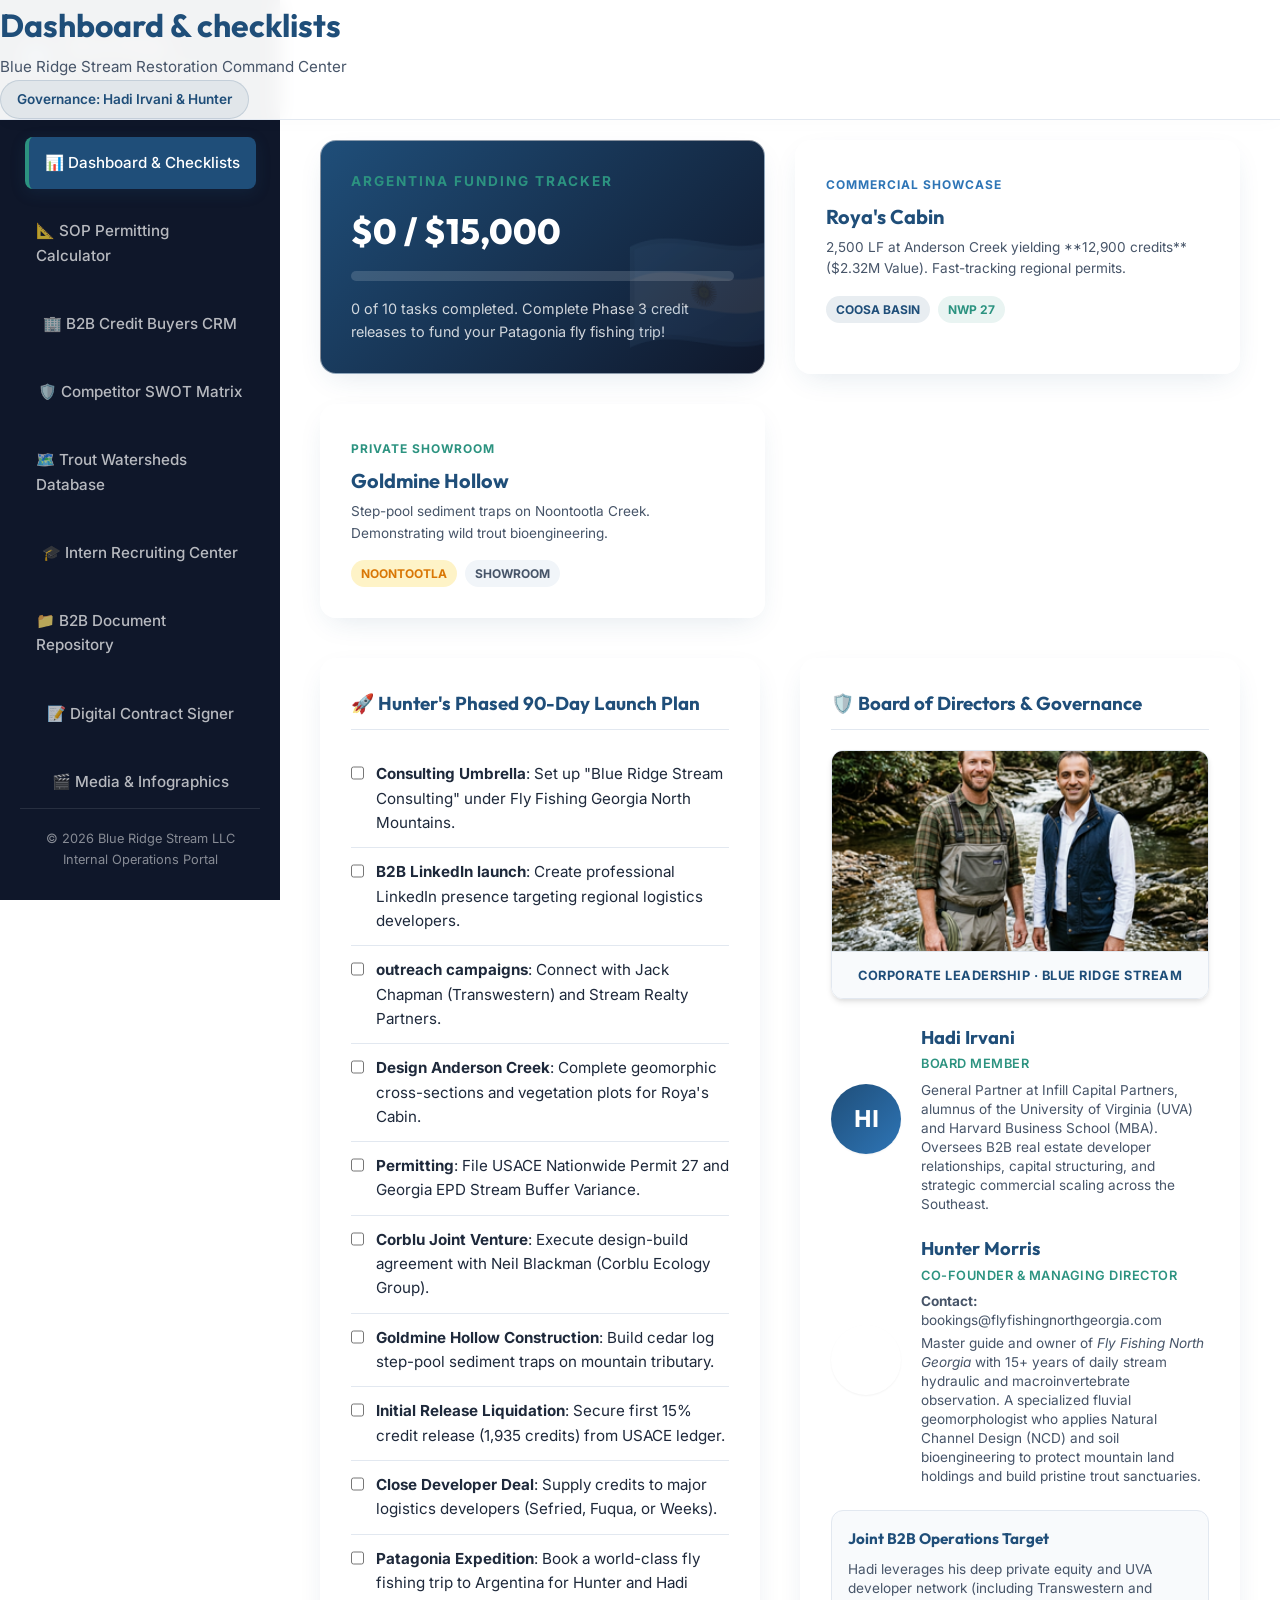
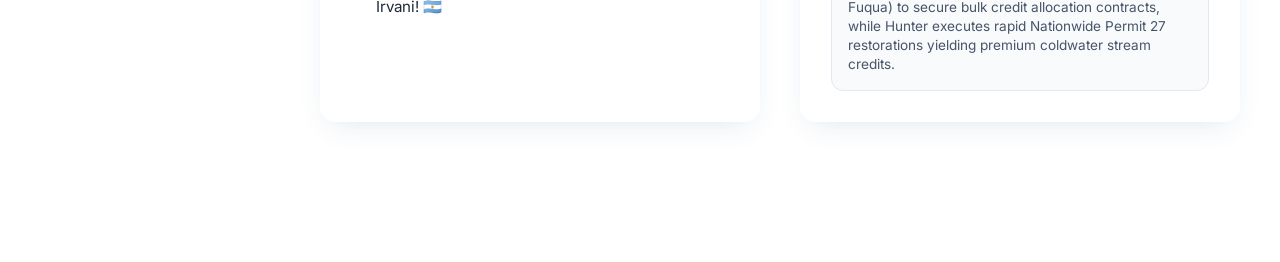
==== portal.html @ 4cbecf57 "style: enforce Impeccable Design and Kowalski Motion systems, implement 3x Retina support, and add C" ====
<!DOCTYPE html>
<html lang="en">
<head>
    <meta charset="UTF-8">
    <meta name="viewport" content="width=device-width, initial-scale=1.0">
    <title>Blue Ridge Stream Restoration & Mitigation | B2B Operations Portal</title>
    <link href="https://fonts.googleapis.com/css2?family=Inter:wght@300;400;500;600;700&family=Outfit:wght@400;500;600;700;800&display=swap" rel="stylesheet">
    <link rel="stylesheet" href="styles.css">
</head>
<body>

    <!-- Sidebar Navigation -->
    <aside class="sidebar">
        <div class="logo-container">
            <div class="logo-icon">🐟</div>
            <div class="logo-text">
                Blue Ridge
                <span>Mitigation Portal</span>
            </div>
        </div>

        <nav class="nav-menu">
            <div class="nav-item active" onclick="switchTab(event, 'tab-dashboard')">📊 Dashboard & Checklists</div>
            <div class="nav-item" onclick="switchTab(event, 'tab-calc')">📐 SOP Permitting Calculator</div>
            <div class="nav-item" onclick="switchTab(event, 'tab-crm')">🏢 B2B Credit Buyers CRM</div>
            <div class="nav-item" onclick="switchTab(event, 'tab-competitors')">🛡️ Competitor SWOT Matrix</div>
            <div class="nav-item" onclick="switchTab(event, 'tab-sites')">🗺️ Trout Watersheds Database</div>
            <div class="nav-item" onclick="switchTab(event, 'tab-recruiting')">🎓 Intern Recruiting Center</div>
            <div class="nav-item" onclick="switchTab(event, 'tab-docs')">📁 B2B Document Repository</div>
            <div class="nav-item" onclick="switchTab(event, 'tab-signer')">📝 Digital Contract Signer</div>
            <div class="nav-item" onclick="switchTab(event, 'tab-media')">🎬 Media & Infographics</div>
        </nav>

        <div class="sidebar-footer">
            &copy; 2026 Blue Ridge Stream LLC<br>
            Internal Operations Portal
        </div>
    </aside>

    <!-- Main Content Area -->
    <main class="main-content">
        
        <!-- Header -->
        <header>
            <div class="header-title">
                <h1 id="page-title">Dashboard & checklists</h1>
                <p id="page-subtitle">Blue Ridge Stream Restoration Command Center</p>
            </div>
            <div class="header-meta">
                <div class="badge-governance">Governance: Hadi Irvani & Hunter</div>
            </div>
        </header>

        <!-- TAB: DASHBOARD -->
        <section id="tab-dashboard" class="tab-panel active">
            
            <div class="grid-3">
                <!-- Argentina Trip Card -->
                <div class="card card-trip">
                    <div class="trip-title">Argentina Funding Tracker</div>
                    <div class="trip-amount" id="funding-amount">$0 / $15,000</div>
                    <div class="progress-bar-bg">
                        <div class="progress-bar-fill" id="funding-bar"></div>
                    </div>
                    <div class="trip-desc" id="funding-desc">
                        0 stream credits sold. Sell credits to fund world-class fly fishing in Patagonia!
                    </div>
                </div>

                <!-- Showcase Roya's Cabin Card -->
                <div class="card">
                    <div class="portal-card-header-info">
                        <span class="portal-card-badge-cat">Commercial showcase</span>
                        <h4 class="portal-card-title">Roya's Cabin</h4>
                        <p class="portal-card-desc">2,500 LF at Anderson Creek yielding **12,900 credits** ($2.32M Value). Fast-tracking regional permits.</p>
                    </div>
                    <div class="portal-card-badges">
                        <span class="badge-cat industrial portal-card-badge">Coosa Basin</span>
                        <span class="badge-cat mixed-use portal-card-badge">NWP 27</span>
                    </div>
                </div>

                <!-- Showcase Hunter's Cabin Card -->
                <div class="card">
                    <div class="portal-card-header-info">
                        <span class="portal-card-badge-cat showroom">Private Showroom</span>
                        <h4 class="portal-card-title">Goldmine Hollow</h4>
                        <p class="portal-card-desc">Step-pool sediment traps on Noontootla Creek. Demonstrating wild trout bioengineering.</p>
                    </div>
                    <div class="portal-card-badges">
                        <span class="badge-cat residential portal-card-badge">Noontootla</span>
                        <span class="badge-cat infrastructure portal-card-badge">Showroom</span>
                    </div>
                </div>
            </div>

            <div class="portal-dashboard-grid">
                <!-- 90-Day Plan Checklist -->
                <div class="card">
                    <h3 class="portal-section-title">
                        🚀 Hunter's Phased 90-Day Launch Plan
                    </h3>
                    <div class="checklist-item">
                        <input type="checkbox" id="chk-1" onchange="updateChecklist()">
                        <label for="chk-1"><strong>Consulting Umbrella</strong>: Set up "Blue Ridge Stream Consulting" under Fly Fishing Georgia North Mountains.</label>
                    </div>
                    <div class="checklist-item">
                        <input type="checkbox" id="chk-2" onchange="updateChecklist()">
                        <label for="chk-2"><strong>B2B LinkedIn launch</strong>: Create professional LinkedIn presence targeting regional logistics developers.</label>
                    </div>
                    <div class="checklist-item">
                        <input type="checkbox" id="chk-3" onchange="updateChecklist()">
                        <label for="chk-3"><strong>outreach campaigns</strong>: Connect with Jack Chapman (Transwestern) and Stream Realty Partners.</label>
                    </div>
                    <div class="checklist-item">
                        <input type="checkbox" id="chk-4" onchange="updateChecklist()">
                        <label for="chk-4"><strong>Design Anderson Creek</strong>: Complete geomorphic cross-sections and vegetation plots for Roya's Cabin.</label>
                    </div>
                    <div class="checklist-item">
                        <input type="checkbox" id="chk-5" onchange="updateChecklist()">
                        <label for="chk-5"><strong>Permitting</strong>: File USACE Nationwide Permit 27 and Georgia EPD Stream Buffer Variance.</label>
                    </div>
                    <div class="checklist-item">
                        <input type="checkbox" id="chk-6" onchange="updateChecklist()">
                        <label for="chk-6"><strong>Corblu Joint Venture</strong>: Execute design-build agreement with Neil Blackman (Corblu Ecology Group).</label>
                    </div>
                    <div class="checklist-item">
                        <input type="checkbox" id="chk-7" onchange="updateChecklist()">
                        <label for="chk-7"><strong>Goldmine Hollow Construction</strong>: Build cedar log step-pool sediment traps on mountain tributary.</label>
                    </div>
                    <div class="checklist-item">
                        <input type="checkbox" id="chk-8" onchange="updateChecklist()">
                        <label for="chk-8"><strong>Initial Release Liquidation</strong>: Secure first 15% credit release (1,935 credits) from USACE ledger.</label>
                    </div>
                    <div class="checklist-item">
                        <input type="checkbox" id="chk-9" onchange="updateChecklist()">
                        <label for="chk-9"><strong>Close Developer Deal</strong>: Supply credits to major logistics developers (Sefried, Fuqua, or Weeks).</label>
                    </div>
                    <div class="checklist-item">
                        <input type="checkbox" id="chk-10" onchange="updateChecklist()">
                        <label for="chk-10"><strong>Patagonia Expedition</strong>: Book a world-class fly fishing trip to Argentina for Hunter and Hadi Irvani! 🇦🇷</label>
                    </div>
                </div>

                <!-- Board & Governance Card -->
                <div class="card">
                    <h3 class="portal-section-title">
                        🛡️ Board of Directors & Governance
                    </h3>
                    
                    <!-- Team Photo Banner -->
                    <div class="portal-team-banner">
                        <img src="hunter_and_hadi_1x.png" srcset="hunter_and_hadi_1x.png 1x, hunter_and_hadi_2x.png 2x, hunter_and_hadi_3x.png 3x" alt="Hunter and Hadi on-site" class="portal-team-photo">
                        <div class="portal-team-caption">
                            <span class="portal-team-caption-text">Corporate Leadership &middot; Blue Ridge Stream</span>
                        </div>
                    </div>
                    
                    <!-- Hadi Profile -->
                    <div class="leader-card bottom-space">
                        <div class="leader-avatar hadi">HI</div>
                        <div class="leader-info">
                            <h4>Hadi Irvani</h4>
                            <span>Board Member</span>
                            <p>General Partner at Infill Capital Partners, alumnus of the University of Virginia (UVA) and Harvard Business School (MBA). Oversees B2B real estate developer relationships, capital structuring, and strategic commercial scaling across the Southeast.</p>
                        </div>
                    </div>

                    <!-- Hunter Profile -->
                    <div class="leader-card">
                        <div class="leader-avatar hunter">HM</div>
                        <div class="leader-info">
                            <h4>Hunter Morris</h4>
                            <span>Co-Founder & Managing Director</span>
                            <p class="leader-contact-info"><strong>Contact:</strong> bookings@flyfishingnorthgeorgia.com</p>
                            <p>Master guide and owner of <em>Fly Fishing North Georgia</em> with 15+ years of daily stream hydraulic and macroinvertebrate observation. A specialized fluvial geomorphologist who applies Natural Channel Design (NCD) and soil bioengineering to protect mountain land holdings and build pristine trout sanctuaries.</p>
                        </div>
                    </div>

                    <!-- Strategic Objectives -->
                    <div class="portal-target-panel">
                        <h4 class="portal-target-title">Joint B2B Operations Target</h4>
                        <p class="portal-target-desc">
                            Hadi leverages his deep private equity and UVA developer network (including Transwestern and Fuqua) to secure bulk credit allocation contracts, while Hunter executes rapid Nationwide Permit 27 restorations yielding premium coldwater stream credits.
                        </p>
                    </div>
                </div>
            </div>
        </section>

        <!-- TAB: CALCULATOR -->
        <section id="tab-calc" class="tab-panel">
            
            <div class="calc-tabs">
                <button class="calc-tab-btn active" id="btn-calc-credit" onclick="switchCalcTab('credit')">Mitigation Credit Generator (Sponsor)</button>
                <button class="calc-tab-btn" id="btn-calc-debit" onclick="switchCalcTab('debit')">Developer Debit Calculator (Liability)</button>
            </div>

            <div class="calc-container">
                <!-- Input Panel -->
                <div class="card">
                    
                    <!-- Calculator A: Mitigation Credits -->
                    <div id="panel-calc-credit">
                        <h3 class="portal-section-title large-spacing">
                            compensatory stream credit yield calculator
                        </h3>
                        
                        <div class="calc-form-group">
                            <label for="cred-length">Restoration Reach Length (Linear Feet)</label>
                            <input type="number" id="cred-length" class="calc-input" value="2500" oninput="calculateCredits()">
                        </div>

                        <div class="calc-form-group">
                            <label for="cred-priority">Restoration Priority (M_benefit)</label>
                            <select id="cred-priority" class="calc-select" onchange="calculateCredits()">
                                <option value="4.0">Priority 1 (Floodplain Reconnection / New Channel) - 4.0 Factor</option>
                                <option value="3.0">Priority 2 (Bank Stabilization & Geomorphic Channel Restoration) - 3.0 Factor</option>
                                <option value="1.5">Priority 3 (Bioengineering / Minimal Grade Restructure) - 1.5 Factor</option>
                                <option value="0.5">Priority 4 (Riparian Buffer Planting Only) - 0.5 Factor</option>
                            </select>
                        </div>

                        <div class="calc-form-group">
                            <label for="cred-buffer">Riparian Buffer Width (M_buffer)</label>
                            <select id="cred-buffer" class="calc-select" onchange="calculateCredits()">
                                <option value="2.0">100-foot Native Canopy Buffer (Both Banks) - 2.0 Factor</option>
                                <option value="1.2">50-foot Native Canopy Buffer (Both Banks) - 1.2 Factor</option>
                                <option value="0.8">30-foot Buffer - 0.8 Factor</option>
                                <option value="0.0">No Buffer Restorations - 0.0 Factor</option>
                            </select>
                        </div>

                        <div class="calc-form-group">
                            <label for="cred-monitoring">Monitoring & Protection (M_monitoring & M_protection)</label>
                            <select id="cred-monitoring" class="calc-select" onchange="calculateCredits()">
                                <option value="1.6">7-Year Monitoring Plan + Restrictive Covenant Easement - 1.6 Factor</option>
                                <option value="1.0">5-Year Monitoring Plan + Restrictive Covenant - 1.0 Factor</option>
                                <option value="0.4">Minimal Monitoring (Temporary protection) - 0.4 Factor</option>
                            </select>
                        </div>

                        <div class="calc-form-group">
                            <label for="cred-watershed">Flow & Watershed Location (M_flow & M_watershed)</label>
                            <select id="cred-watershed" class="calc-select" onchange="calculateCredits()">
                                <option value="1.0">Perennial Coldwater Trout Stream (High Priority Basin) - 1.0 Factor</option>
                                <option value="0.6">Intermittent / Secondary Stream Basin - 0.6 Factor</option>
                            </select>
                        </div>

                        <div class="calc-form-group">
                            <label for="cred-price">Estimated Price Per Credit (USD)</label>
                            <input type="number" id="cred-price" class="calc-input" value="180" oninput="calculateCredits()">
                        </div>
                    </div>

                    <!-- Calculator B: Developer Debits -->
                    <div id="panel-calc-debit" style="display: none;">
                        <h3 class="portal-section-title large-spacing">
                            Developer Stream Debit (Liability) Calculator
                        </h3>

                        <div class="calc-form-group">
                            <label for="deb-length">Impact Reach Length (Linear Feet)</label>
                            <input type="number" id="deb-length" class="calc-input" value="1000" oninput="calculateDebits()">
                        </div>

                        <div class="calc-form-group">
                            <label for="deb-type">Impact Type (F_type)</label>
                            <select id="deb-type" class="calc-select" onchange="calculateDebits()">
                                <option value="2.5">Piping / Culvert (Perennial Stream) - 2.5 Factor</option>
                                <option value="1.8">Piping / Culvert (Intermittent Stream) - 1.8 Factor</option>
                                <option value="1.2">Channel Channel Diversion / Relocation - 1.2 Factor</option>
                                <option value="0.6">Bank Armoring (Rip-rap / Concrete) - 0.6 Factor</option>
                            </select>
                        </div>

                        <div class="calc-form-group">
                            <label for="deb-impact">Severity of Impact (F_impact)</label>
                            <select id="deb-impact" class="calc-select" onchange="calculateDebits()">
                                <option value="1.5">Severe (Complete loss of aquatic biology / ecological function) - 1.5 Factor</option>
                                <option value="1.0">Moderate (Partial channel restriction) - 1.0 Factor</option>
                                <option value="0.4">Minor (Temporary construction access) - 0.4 Factor</option>
                            </select>
                        </div>

                        <div class="calc-form-group">
                            <label for="deb-duration">Duration of Impact (F_duration)</label>
                            <select id="deb-duration" class="calc-select" onchange="calculateDebits()">
                                <option value="1.0">Permanent (> 10 years / Fixed Structures) - 1.0 Factor</option>
                                <option value="0.4">Temporary (Restored on site within 1 year) - 0.4 Factor</option>
                            </select>
                        </div>

                        <div class="calc-form-group">
                            <label for="deb-priority">Watershed Priority Factor (F_priority)</label>
                            <select id="deb-priority" class="calc-select" onchange="calculateDebits()">
                                <option value="0.8">High Priority HUC Basin (Secondary/Coldwater stream) - 0.8 Factor</option>
                                <option value="0.4">Standard HUC Basin - 0.4 Factor</option>
                            </select>
                        </div>

                        <div class="calc-form-group">
                            <label for="deb-price">Regional Credit Unit Price (USD)</label>
                            <input type="number" id="deb-price" class="calc-input" value="180" oninput="calculateDebits()">
                        </div>
                    </div>
                </div>

                <!-- Results Output Card -->
                <div class="calc-results-card">
                    <div id="results-credit">
                        <div class="calc-results-title">Estimated Credit yield</div>
                        <div class="calc-metric">
                            <div class="calc-metric-lbl">Total Geomorphic SOP Multiplier Factor</div>
                            <div class="calc-metric-num" id="res-cred-factor">8.60</div>
                        </div>
                        <div class="calc-metric">
                            <div class="calc-metric-lbl">Total Mitigation Credits Generated</div>
                            <div class="calc-metric-num highlight" id="res-cred-generated">21,500</div>
                        </div>
                        <div class="calc-metric">
                            <div class="calc-metric-lbl">Gross Asset Valuation</div>
                            <div class="calc-metric-num" id="res-cred-value">$3,870,000</div>
                        </div>
                        <div class="calc-metric">
                            <div class="calc-metric-lbl">Initial 15% Release Liquidity</div>
                            <div class="calc-metric-num highlight" id="res-cred-release">3,225 Credits ($580,500 Value)</div>
                        </div>
                        <div class="calc-results-disclaimer">
                            *Calculations based on USACE Savannah District Stream SOP. Actual credits subject to Prospectus approval and recorded Conservation Easement.
                        </div>
                    </div>

                    <div id="results-debit" style="display: none;">
                        <div class="calc-results-title">Estimated developer liability</div>
                        <div class="calc-metric">
                            <div class="calc-metric-lbl">Total SOP Debit Multiplier Factor</div>
                            <div class="calc-metric-num" id="res-deb-factor">5.80</div>
                        </div>
                        <div class="calc-metric">
                            <div class="calc-metric-lbl">Required Mitigation Offsets (Debits)</div>
                            <div class="calc-metric-num highlight" id="res-deb-required">5,800</div>
                        </div>
                        <div class="calc-metric">
                            <div class="calc-metric-lbl">Estimated Compensatory Credit Cost</div>
                            <div class="calc-metric-num" id="res-deb-cost">$1,044,000</div>
                        </div>
                        <div class="calc-results-disclaimer">
                            *Calculations show required offsets. Piping stream channels incurs massive legal and regulatory debit structures.
                        </div>
                    </div>
                </div>
            </div>
        </section>

        <!-- TAB: CRM DEVELOPERS -->
        <section id="tab-crm" class="tab-panel">
            
            <div class="filter-bar">
                <input type="text" id="crm-search" class="search-input" placeholder="Search by developer name, broker, or company..." oninput="filterCRM()">
                <select id="crm-filter-cat" class="filter-select" onchange="filterCRM()">
                    <option value="all">All B2B Categories</option>
                    <option value="industrial">Industrial & Logistics</option>
                    <option value="mixed-use">Mixed-Use & Commercial</option>
                    <option value="residential">Residential Subdivisions</option>
                    <option value="infrastructure">Public Infrastructure / Utilities</option>
                    <option value="consultant">Civil & Engineering Consultants</option>
                </select>
                <div class="portal-crm-count-wrapper">
                    Total Targets: <span id="crm-count">50</span>
                </div>
            </div>

            <div class="crm-table-container">
                <table class="crm-table" id="crm-table-el">
                    <thead>
                        <tr>
                            <th>Target Client Name</th>
                            <th>Category</th>
                            <th>Headquarters</th>
                            <th>Referral Advocate</th>
                            <th>B2B Sales Outreach</th>
                        </tr>
                    </thead>
                    <tbody id="crm-tbody">
                        <!-- Populated via Javascript -->
                    </tbody>
                </table>
            </div>
        </section>

        <!-- TAB: COMPETITORS -->
        <section id="tab-competitors" class="tab-panel">
            
            <div class="comp-card-grid" id="competitor-grid-el">
                <!-- Populated via Javascript -->
            </div>
        </section>

        <!-- TAB: SITES DATABASE -->
        <section id="tab-sites" class="tab-panel">
            <div class="card portal-card-bottom-space">
                <h3 class="portal-card-inner-title">Sourcing High-Priority Reaches in North Georgia</h3>
                <p class="portal-lead-text">
                    Mitigation banking and Permittee-Responsible Mitigation (PRM) rely entirely on localized hydrologic watersheds (HUC basins). The database below highlights **10 high-priority trout watersheds** in North Georgia suffering from severe sediment siltation, solar warming, or lateral bank erosion, presenting immediate sourcing opportunities for Hunter.
                </p>
            </div>
            
            <div id="sites-list-el">
                <!-- Populated via Javascript -->
            </div>
        </section>

        <!-- TAB: RECRUITING -->
        <section id="tab-recruiting" class="tab-panel">
            
            <div class="intern-grid" id="intern-grid-el">
                <!-- Populated via Javascript -->
            </div>
        </section>

        <!-- TAB: DOCUMENTS -->
        <section id="tab-docs" class="tab-panel">
            <div class="card portal-card-bottom-space">
                <h3 class="portal-card-inner-title">📁 Stream Restoration Strategic & Legal Library</h3>
                <p class="portal-lead-text">
                    Access all 17 strategic playbooks, regulatory mathematical models, case studies, databases, and sample landowner contract agreements compiled for Hunter’s venture. These documents are fully synchronized across **Markdown (.md)**, **Microsoft Word (.docx)**, and **Adobe PDF (.pdf)** formats in the local Google Drive folder.
                </p>
            </div>
            
            <!-- Interactive Folder Directory Selector -->
            <div class="folder-select-header">
                <h4 class="folder-select-title">📁 Enterprise Directory & Strategic Tiers</h4>
                <p class="folder-select-desc">
                    Filter all 72 strategic, technical, and legal assets by clicking a subdirectory within our 4 core operational tiers:
                </p>
            </div>

            <!-- Tiered Folder Directory Grid -->
            <div class="tiered-directory-container">
                
                <!-- ALL FILES SELECTOR -->
                <div class="portal-flex-end-row">
                    <div class="folder-card active all-folders-card" onclick="filterDocsByFolder('all')" id="folder-all" style="--folder-color: #1A365D; --folder-color-light: rgba(26, 54, 93, 0.08);">
                        <div class="folder-icon-wrap">
                            <svg viewBox="0 0 24 24" width="22" height="22" fill="none" stroke="currentColor" stroke-width="2" stroke-linecap="round" stroke-linejoin="round"><path d="M22 19a2 2 0 0 1-2 2H4a2 2 0 0 1-2-2V5a2 2 0 0 1 2-2h5l2 3h9a2 2 0 0 1 2 2z"></path><path d="M2 10h20"></path><path d="M12 14v4"></path><path d="M10 16h4"></path></svg>
                        </div>
                        <div class="folder-meta">
                            <span class="folder-num">ALL ASSETS</span>
                            <h5 class="folder-name">Show All Library Files</h5>
                            <span class="folder-count">72 Files Total</span>
                        </div>
                    </div>
                </div>

                <!-- TIER I: FOUNDATIONAL STRATEGY & CORPORATE GOVERNANCE -->
                <div class="tier-section panel-styling t1">
                    <div class="tier-hdr bottom-border t1">
                        <span class="tier-badge badge-t1">TIER I</span>
                        <h4 class="tier-hdr-title t1">Foundational Strategy & Corporate Governance</h4>
                    </div>
                    <div class="folder-grid">
                        <!-- 01 Strategic -->
                        <div class="folder-card" onclick="filterDocsByFolder('01')" id="folder-01" style="--folder-color: #1F4E79; --folder-color-light: rgba(31, 78, 121, 0.08);">
                            <div class="folder-icon-wrap">
                                <svg viewBox="0 0 24 24" width="22" height="22" fill="none" stroke="currentColor" stroke-width="2" stroke-linecap="round" stroke-linejoin="round"><line x1="18" y1="20" x2="18" y2="10"></line><line x1="12" y1="20" x2="12" y2="4"></line><line x1="6" y1="20" x2="6" y2="14"></line><circle cx="12" cy="4" r="1"></circle><circle cx="18" cy="10" r="1"></circle><circle cx="6" cy="14" r="1"></circle></svg>
                            </div>
                            <div class="folder-meta">
                                <span class="folder-num">01_PLANS</span>
                                <h5 class="folder-name">Strategic & Business</h5>
                                <span class="folder-count">8 Files</span>
                            </div>
                        </div>
                        <!-- 06 Legal Agreements -->
                        <div class="folder-card" onclick="filterDocsByFolder('06')" id="folder-06" style="--folder-color: #7A2E3D; --folder-color-light: rgba(122, 46, 61, 0.08);">
                            <div class="folder-icon-wrap">
                                <svg viewBox="0 0 24 24" width="22" height="22" fill="none" stroke="currentColor" stroke-width="2" stroke-linecap="round" stroke-linejoin="round"><path d="M12 22s8-4 8-10V5l-8-3-8 3v7c0 6 8 10 8 10z"></path><path d="M12 8v8"></path><path d="M9 11h6"></path></svg>
                            </div>
                            <div class="folder-meta">
                                <span class="folder-num">06_LEGAL</span>
                                <h5 class="folder-name">Legal & Covenants</h5>
                                <span class="folder-count">3 Files</span>
                            </div>
                        </div>
                    </div>
                </div>

                <!-- TIER II: ENVIRONMENTAL ENGINEERING & REGULATORY SCIENCE -->
                <div class="tier-section panel-styling t2">
                    <div class="tier-hdr bottom-border t2">
                        <span class="tier-badge badge-t2">TIER II</span>
                        <h4 class="tier-hdr-title t2">Environmental Engineering & Regulatory Science</h4>
                    </div>
                    <div class="folder-grid">
                        <!-- 02 Regulatory -->
                        <div class="folder-card" onclick="filterDocsByFolder('02')" id="folder-02" style="--folder-color: #0D5C75; --folder-color-light: rgba(13, 92, 117, 0.08);">
                            <div class="folder-icon-wrap">
                                <svg viewBox="0 0 24 24" width="22" height="22" fill="none" stroke="currentColor" stroke-width="2" stroke-linecap="round" stroke-linejoin="round"><path d="M4 9h16"></path><path d="M4 15h16"></path><path d="M10 3L6 21"></path><path d="M18 3l-4 18"></path></svg>
                            </div>
                            <div class="folder-meta">
                                <span class="folder-num">02_REGULATORY</span>
                                <h5 class="folder-name">USACE & SOP Math</h5>
                                <span class="folder-count">5 Files</span>
                            </div>
                        </div>
                        <!-- 03 Case Studies -->
                        <div class="folder-card" onclick="filterDocsByFolder('03')" id="folder-03" style="--folder-color: #2D5A27; --folder-color-light: rgba(45, 90, 39, 0.08);">
                            <div class="folder-icon-wrap">
                                <svg viewBox="0 0 24 24" width="22" height="22" fill="none" stroke="currentColor" stroke-width="2" stroke-linecap="round" stroke-linejoin="round"><path d="M12 2L2 7l10 5 10-5-10-5z"></path><path d="M2 17l10 5 10-5"></path><path d="M2 12l10 5 10-5"></path></svg>
                            </div>
                            <div class="folder-meta">
                                <span class="folder-num">03_PROJECTS</span>
                                <h5 class="folder-name">Project Case Studies</h5>
                                <span class="folder-count">10 Files</span>
                            </div>
                        </div>
                        <!-- 09 Operations Playbooks -->
                        <div class="folder-card" onclick="filterDocsByFolder('09')" id="folder-09" style="--folder-color: #8B5A2B; --folder-color-light: rgba(139, 90, 43, 0.08);">
                            <div class="folder-icon-wrap">
                                <svg viewBox="0 0 24 24" width="22" height="22" fill="none" stroke="currentColor" stroke-width="2" stroke-linecap="round" stroke-linejoin="round"><path d="M21 16V8a2 2 0 0 0-1-1.73l-7-4a2 2 0 0 0-2 0l-7 4A2 2 0 0 0 3 8v8a2 2 0 0 0 1 1.73l7 4a2 2 0 0 0 2 0l7-4A2 2 0 0 0 21 16z"></path><polyline points="3.27 6.96 12 12.01 20.73 6.96"></polyline><line x1="12" y1="22.08" x2="12" y2="12"></line></svg>
                            </div>
                            <div class="folder-meta">
                                <span class="folder-num">09_OPS</span>
                                <h5 class="folder-name">Operations & Tech</h5>
                                <span class="folder-count">12 Files</span>
                            </div>
                        </div>
                    </div>
                </div>

                <!-- TIER III: LAND SOURCING, DEAL FLOW & CAPITAL PRESALES -->
                <div class="tier-section panel-styling t3">
                    <div class="tier-hdr bottom-border t3">
                        <span class="tier-badge badge-t3">TIER III</span>
                        <h4 class="tier-hdr-title t3">Land Sourcing, Deal Flow & Capital Presales</h4>
                    </div>
                    <div class="folder-grid">
                        <!-- 04 Market Intelligence -->
                        <div class="folder-card" onclick="filterDocsByFolder('04')" id="folder-04" style="--folder-color: #4E5D6C; --folder-color-light: rgba(78, 93, 108, 0.08);">
                            <div class="folder-icon-wrap">
                                <svg viewBox="0 0 24 24" width="22" height="22" fill="none" stroke="currentColor" stroke-width="2" stroke-linecap="round" stroke-linejoin="round"><circle cx="12" cy="12" r="10"></circle><line x1="2" y1="12" x2="22" y2="12"></line><path d="M12 2a15.3 15.3 0 0 1 4 10 15.3 15.3 0 0 1-4 10 15.3 15.3 0 0 1-4-10 15.3 15.3 0 0 1 4-10z"></path></svg>
                            </div>
                            <div class="folder-meta">
                                <span class="folder-num">04_MARKET</span>
                                <h5 class="folder-name">Market Intelligence</h5>
                                <span class="folder-count">5 Files</span>
                            </div>
                        </div>
                        <!-- 05 Sales Playbooks -->
                        <div class="folder-card" onclick="filterDocsByFolder('05')" id="folder-05" style="--folder-color: #B25329; --folder-color-light: rgba(178, 83, 41, 0.08);">
                            <div class="folder-icon-wrap">
                                <svg viewBox="0 0 24 24" width="22" height="22" fill="none" stroke="currentColor" stroke-width="2" stroke-linecap="round" stroke-linejoin="round"><path d="M16 21v-2a4 4 0 0 0-4-4H5a4 4 0 0 0-4 4v2"></path><circle cx="8.5" cy="7" r="4"></circle><line x1="20" y1="8" x2="20" y2="14"></line><line x1="23" y1="11" x2="17" y2="11"></line></svg>
                            </div>
                            <div class="folder-meta">
                                <span class="folder-num">05_SALES</span>
                                <h5 class="folder-name">Sales & B2B Playbooks</h5>
                                <span class="folder-count">3 Files</span>
                            </div>
                        </div>
                        <!-- 10 Relationship Banking -->
                        <div class="folder-card" onclick="filterDocsByFolder('10')" id="folder-10" style="--folder-color: #10B981; --folder-color-light: rgba(16, 185, 129, 0.08);">
                            <div class="folder-icon-wrap">
                                <svg viewBox="0 0 24 24" width="22" height="22" fill="none" stroke="currentColor" stroke-width="2" stroke-linecap="round" stroke-linejoin="round"><rect x="2" y="7" width="20" height="14" rx="2" ry="2"></rect><path d="M16 21V5a2 2 0 0 0-2-2h-4a2 2 0 0 0-2 2v16"></path></svg>
                            </div>
                            <div class="folder-meta">
                                <span class="folder-num">10_OUTREACH</span>
                                <h5 class="folder-name">Outreach & Banking</h5>
                                <span class="folder-count">8 Files</span>
                            </div>
                        </div>
                    </div>
                </div>

                <!-- TIER IV: TALENT PIPELINE & BRAND AMPLIFICATION -->
                <div class="tier-section panel-styling t4">
                    <div class="tier-hdr bottom-border t4">
                        <span class="tier-badge badge-t4">TIER IV</span>
                        <h4 class="tier-hdr-title t4">Talent Pipeline & Brand Amplification</h4>
                    </div>
                    <div class="folder-grid">
                        <!-- 07 Marketing Content -->
                        <div class="folder-card" onclick="filterDocsByFolder('07')" id="folder-07" style="--folder-color: #D26979; --folder-color-light: rgba(210, 105, 121, 0.08);">
                            <div class="folder-icon-wrap">
                                <svg viewBox="0 0 24 24" width="22" height="22" fill="none" stroke="currentColor" stroke-width="2" stroke-linecap="round" stroke-linejoin="round"><path d="M23 19a2 2 0 0 1-2 2H3a2 2 0 0 1-2-2V8a2 2 0 0 1 2-2h4l2-3h6l2 3h4a2 2 0 0 1 2 2z"></path><circle cx="12" cy="13" r="4"></circle></svg>
                            </div>
                            <div class="folder-meta">
                                <span class="folder-num">07_BRAND</span>
                                <h5 class="folder-name">Marketing & Brand</h5>
                                <span class="folder-count">5 Files</span>
                            </div>
                        </div>
                        <!-- 08 Recruiting & Internships -->
                        <div class="folder-card" onclick="filterDocsByFolder('08')" id="folder-08" style="--folder-color: #1D70B8; --folder-color-light: rgba(29, 112, 184, 0.08);">
                            <div class="folder-icon-wrap">
                                <svg viewBox="0 0 24 24" width="22" height="22" fill="none" stroke="currentColor" stroke-width="2" stroke-linecap="round" stroke-linejoin="round"><path d="M22 10v6M2 10l10-5 10 5-10 5z"></path><path d="M6 12v5c0 2 2 3 6 3s6-1 6-3v-5"></path></svg>
                            </div>
                            <div class="folder-meta">
                                <span class="folder-num">08_RECRUITING</span>
                                <h5 class="folder-name">Intern Workstreams</h5>
                                <span class="folder-count">13 Files</span>
                            </div>
                        </div>
                    </div>
                </div>

            </div>

            <div class="comp-card-grid" id="docs-grid-el">
                <!-- Populated via Javascript -->
            </div>
        </section>

        <!-- TAB: SIGNER -->
        <section id="tab-signer" class="tab-panel">
            <div class="card portal-card-bottom-space">
                <h3 class="portal-card-inner-title">📝 On-Site Digital Contract Signer</h3>
                <p class="portal-lead-text">
                    Review the legally binding Joint Venture Cooperative Agreement below with the landowner (Roya Irvani). Both parties can sign directly in the browser using a stylus, finger, or mouse. Signatures are bound to the record in accordance with the **Georgia UETA (O.C.G.A. § 10-12-1 et seq.)** for instant execution.
                </p>
            </div>

            <div style="display: grid; grid-template-columns: 1.4fr 1fr; gap: 40px; align-items: start; margin-bottom: 40px;">
                <!-- Scrollable Contract viewport -->
                <div class="card" style="background-color: var(--white); height: 500px; overflow-y: scroll; padding: 30px; border: 1px solid var(--border-color);">
                    <h2 style="font-size: 1.3rem; color: var(--primary); text-align: center; border-bottom: 2px solid var(--border-color); padding-bottom: 15px; margin-bottom: 20px;">STREAM MITIGATION BANKING AND JOINT VENTURE COOPERATIVE AGREEMENT</h2>
                    
                    <p style="font-size: 0.85rem; color: var(--charcoal); line-height: 1.6; margin-bottom: 12px;"><strong>PROJECT: ROYA'S CABIN AT ANDERSON CREEK (ACR)</strong></p>
                    <p style="font-size: 0.85rem; color: var(--charcoal); line-height: 1.6; margin-bottom: 12px;">This agreement is made effective as of <strong>May 30, 2026</strong>, by and between <strong>Roya Irvani</strong> ("Landowner") and <strong>Blue Ridge Stream Restoration & Mitigation LLC</strong> ("Developer"), managed by Managing Director <strong>Hunter Morris</strong> and Board Member <strong>Hadi Irvani</strong> (alumnus of the University of Virginia - UVA).</p>
                    
                    <h4 style="font-size: 0.95rem; color: var(--primary); margin-top: 20px; margin-bottom: 8px;">SECTION 1: THE 70/30 CREDIT SPLIT MODEL</h4>
                    <p style="font-size: 0.85rem; color: var(--charcoal); line-height: 1.6; margin-bottom: 12px;">The Developer shall receive **70%** of all Stream Mitigation Credits generated and released by the USACE Savannah District. The Landowner shall receive **30%** of all Stream Mitigation Credits generated and released. Gross proceeds from credit sales shall be paid directly from a secure escrow account to the parties in accordance with this 70/30 split ratio.</p>

                    <h4 style="font-size: 0.95rem; color: var(--primary); margin-top: 20px; margin-bottom: 8px;">SECTION 2: QUANTITATIVE SITE ECONOMICS</h4>
                    <p style="font-size: 0.85rem; color: var(--charcoal); line-height: 1.6; margin-bottom: 12px;">
                        * Total Stream Reach: 1,500 Linear Feet.<br>
                        * SOP Yield Factor: 8.6 credits per Linear Foot.<br>
                        * Total Credits Yielded: 12,900 credits.<br>
                        * Market Credit Price: $180.00/credit.<br>
                        * Gross Value: $2,322,000.00.<br>
                        * Landowner pure risk-free gross allocation (30%): <strong>$696,600.00</strong>.<br>
                        * Developer gross allocation (70%): $1,625,400.00.<br>
                        * Developer construction and permitting CapEx covered (100%): <strong>$1,090,000.00</strong> (Design, heavy earthworks, plantings, $220k performance bonds, 5-year monitoring, and endowments fully funded by Developer).
                    </p>

                    <h4 style="font-size: 0.95rem; color: var(--primary); margin-top: 20px; margin-bottom: 8px;">SECTION 3: CONSERVATION EASEMENT</h4>
                    <p style="font-size: 0.85rem; color: var(--charcoal); line-height: 1.6; margin-bottom: 12px;">The Landowner covenants to grant and record a perpetual restrictive Conservation Easement over the approximately 6.8-acre stream buffer corridor to an approved qualified third-party Land Trust. The Developer shall fund the required $90,000.00 Long-Term Stewardship Endowment trust.</p>

                    <h4 style="font-size: 0.95rem; color: var(--primary); margin-top: 20px; margin-bottom: 8px;">SECTION 4: GOVERNING LAW AND ARBITRATION</h4>
                    <p style="font-size: 0.85rem; color: var(--charcoal); line-height: 1.6; margin-bottom: 12px;">This agreement shall be governed by the laws of the State of Georgia. Any disputes shall be resolved via binding arbitration administered by the American Arbitration Association (AAA) in Atlanta, Georgia.</p>
                    
                    <p style="font-size: 0.85rem; color: var(--charcoal); line-height: 1.6; margin-top: 40px;">IN WITNESS WHEREOF, the Parties have executed this cooperative agreement as of the date first written above.</p>
                </div>

                <!-- Live signature fields -->
                <div style="display: flex; flex-direction: column; gap: 24px;">
                    <!-- Landowner canvas -->
                    <div class="card" style="background: var(--white); border: 1px solid var(--border-color); padding: 20px;">
                        <h4 style="color: var(--primary); font-size: 0.95rem; margin-bottom: 8px; text-transform: uppercase; letter-spacing: 0.5px;">Roya Irvani (Landowner)</h4>
                        <div style="background-color: var(--light-bg); border: 1px dashed var(--border-color); border-radius: 8px; height: 120px; position: relative;">
                            <canvas id="sign-landowner" style="width: 100%; height: 100%; cursor: crosshair; display: block;"></canvas>
                        </div>
                        <div style="display: flex; justify-content: space-between; margin-top: 10px;">
                            <button class="badge-cat residential" style="border: none; padding: 6px 12px; cursor: pointer; font-weight: 600;" onclick="clearSignature('sign-landowner')">Clear Pad</button>
                            <span style="font-size: 0.75rem; color: var(--body-grey); align-self: center;">Draw Signature Above</span>
                        </div>
                    </div>

                    <!-- Developer canvas -->
                    <div class="card" style="background: var(--white); border: 1px solid var(--border-color); padding: 20px;">
                        <h4 style="color: var(--primary); font-size: 0.95rem; margin-bottom: 8px; text-transform: uppercase; letter-spacing: 0.5px;">Hunter Morris (Developer)</h4>
                        <div style="background-color: var(--light-bg); border: 1px dashed var(--border-color); border-radius: 8px; height: 120px; position: relative;">
                            <canvas id="sign-developer" style="width: 100%; height: 100%; cursor: crosshair; display: block;"></canvas>
                        </div>
                        <div style="display: flex; justify-content: space-between; margin-top: 10px;">
                            <button class="badge-cat residential" style="border: none; padding: 6px 12px; cursor: pointer; font-weight: 600;" onclick="clearSignature('sign-developer')">Clear Pad</button>
                            <span style="font-size: 0.75rem; color: var(--body-grey); align-self: center;">Draw Signature Above</span>
                        </div>
                    </div>

                    <!-- Sign Button -->
                    <button class="btn-action" style="width: 100%; padding: 16px; font-size: 1.1rem; font-weight: 700; background: var(--accent); border-radius: 8px;" onclick="executeOnSiteContract()">Agree & Execute Agreement</button>
                </div>
            </div>
        </section>

        <!-- TAB: MEDIA & INTERACTIVE INFOGRAPHICS -->
        <section id="tab-media" class="tab-panel">
            <div class="card portal-card-bottom-space">
                <h3 class="portal-card-inner-title">🎬 Fluvial Bioengineering Visualizations & Drone creek Simulation</h3>
                <p class="portal-lead-text">
                    Explore the scientific, financial, and regulatory frameworks of Blue Ridge Stream Restoration & Mitigation LLC through interactive media. Review our three detailed, isometric-style graphics below, and experience our real-time <strong>HTML5 Drone Creek Survey Simulator</strong> to witness how geomorphic bank restoration and Rhododendron maximum transplanting recover coldwater trout populations.
                </p>
            </div>

            <!-- Cinematic Landowner Videos Section -->
            <div class="card" style="margin-bottom: 40px; background-color: var(--white); border: 1px solid var(--border-color); padding: 30px;">
                <h4 style="color: var(--primary); font-size: 1.3rem; margin-top: 0; margin-bottom: 12px; font-weight: 700; letter-spacing: -0.3px; display: flex; align-items: center; gap: 8px;">
                    <span>🎬</span> Landowner Cinematic Video Playbooks & Aspirational Storytelling
                </h4>
                <p style="font-size: 0.9rem; color: var(--body-grey); line-height: 1.5; margin-bottom: 25px;">
                    Review the high-production, narrative-driven landowner videos synthesized for Managing Director Hunter Morris's high-ticket stream sourcing campaigns in North Georgia. These videos establish Hunter's geomorphic restoration expertise ("natural stream keeper" vs. nameless corporate clear-cutting) and illustrate the win-win joint-venture landowner model.
                </p>

                <div class="grid-2" style="gap: 30px; display: grid; grid-template-columns: repeat(auto-fit, minmax(450px, 1fr));">
                    <!-- Video Card 1 -->
                    <div style="background-color: var(--light-bg); border-radius: 12px; border: 1px solid var(--border-color); padding: 20px; display: flex; flex-direction: column; justify-content: space-between; box-shadow: 0 4px 10px rgba(0,0,0,0.03); transition: transform 0.2s, box-shadow 0.2s;" class="video-hover-card">
                        <div>
                            <span style="font-size: 0.72rem; font-weight: 800; text-transform: uppercase; color: var(--accent); letter-spacing: 0.8px; background: rgba(178, 83, 41, 0.1); padding: 3px 8px; border-radius: 20px;">15-20s Social Reel</span>
                            <h5 style="margin-top: 8px; margin-bottom: 12px; color: var(--primary); font-size: 1.15rem; font-weight: 700;">Video 1: The Geomorphic Spawning Hook</h5>
                            <p style="font-size: 0.82rem; color: var(--body-grey); line-height: 1.4; margin-bottom: 15px;">
                                A high-velocity visual hook capturing vertical bank erosion and introducing the zero out-of-pocket geomorphic stream walk to North Georgia trout landowners.
                            </p>
                        </div>
                        
                        <div style="border-radius: 8px; overflow: hidden; border: 2px solid var(--primary); box-shadow: 0 4px 15px rgba(26,54,93,0.15); margin-bottom: 15px;">
                            <video width="100%" height="auto" controls poster="./07_Marketing_&_Social_Content/video_storyboard_frames/v1_frame_1.png" style="display: block; background: #000;">
                                <source src="./07_Marketing_&_Social_Content/53_video_1_spawning_hook.mp4" type="video/mp4">
                                Your browser does not support the video tag.
                            </video>
                        </div>

                        <div style="display: flex; gap: 10px;">
                            <a href="./07_Marketing_&_Social_Content/53_video_1_spawning_hook.mp4" download class="btn-action" style="flex: 1; padding: 10px; font-size: 0.82rem; font-weight: 700; text-align: center; text-decoration: none; background: var(--primary);">💾 Download MP4 Video</a>
                            <a href="./07_Marketing_&_Social_Content/53_Landowner_Cinematic_Video_Scripts_&_Aspirational_Storytelling.pdf" target="_blank" class="btn-action" style="flex: 1; padding: 10px; font-size: 0.82rem; font-weight: 700; text-align: center; text-decoration: none; background: transparent; color: var(--primary); border: 2px solid var(--primary);">📄 Read Script PDF</a>
                        </div>
                    </div>

                    <!-- Video Card 2 -->
                    <div style="background-color: var(--light-bg); border-radius: 12px; border: 1px solid var(--border-color); padding: 20px; display: flex; flex-direction: column; justify-content: space-between; box-shadow: 0 4px 10px rgba(0,0,0,0.03); transition: transform 0.2s, box-shadow 0.2s;" class="video-hover-card">
                        <div>
                            <span style="font-size: 0.72rem; font-weight: 800; text-transform: uppercase; color: var(--secondary); letter-spacing: 0.8px; background: rgba(14, 112, 72, 0.1); padding: 3px 8px; border-radius: 20px;">60s Cinematic Teaser</span>
                            <h5 style="margin-top: 8px; margin-bottom: 12px; color: var(--primary); font-size: 1.15rem; font-weight: 700;">Video 2: "The Trout Guide's Legacy"</h5>
                            <p style="font-size: 0.82rem; color: var(--body-grey); line-height: 1.4; margin-bottom: 15px;">
                                A premium cinematic narrative tracking Hunter's personal background, contrasting bioengineering against concrete rip-rap, and detailing the 30% JV landowner split.
                            </p>
                        </div>
                        
                        <div style="border-radius: 8px; overflow: hidden; border: 2px solid var(--secondary); box-shadow: 0 4px 15px rgba(14,112,72,0.15); margin-bottom: 15px;">
                            <video width="100%" height="auto" controls poster="./07_Marketing_&_Social_Content/video_storyboard_frames/v2_frame_1.png" style="display: block; background: #000;">
                                <source src="./07_Marketing_&_Social_Content/53_video_2_trout_guides_legacy.mp4" type="video/mp4">
                                Your browser does not support the video tag.
                            </video>
                        </div>

                        <div style="display: flex; gap: 10px;">
                            <a href="./07_Marketing_&_Social_Content/53_video_2_trout_guides_legacy.mp4" download class="btn-action" style="flex: 1; padding: 10px; font-size: 0.82rem; font-weight: 700; text-align: center; text-decoration: none; background: var(--secondary);">💾 Download MP4 Video</a>
                            <a href="./07_Marketing_&_Social_Content/53_Landowner_Cinematic_Video_Scripts_&_Aspirational_Storytelling.pdf" target="_blank" class="btn-action" style="flex: 1; padding: 10px; font-size: 0.82rem; font-weight: 700; text-align: center; text-decoration: none; background: transparent; color: var(--secondary); border: 2px solid var(--secondary);">📄 Read Script PDF</a>
                        </div>
                    </div>
                </div>
            </div>

            <!-- Grid for Three Detailed Isometric Infographics -->
            <div class="grid-3" style="margin-bottom: 40px; gap: 30px;">
                
                <!-- Graphic 1: Internal Operations (Fluvial Engineering) -->
                <div class="card" style="background-color: var(--white); display: flex; flex-direction: column; justify-content: space-between; border: 1px solid var(--border-color); padding: 24px; min-height: 480px;">
                    <div>
                        <span style="font-size: 0.75rem; font-weight: 700; text-transform: uppercase; color: var(--accent); letter-spacing: 0.5px;">Remediation & Trout Restoration</span>
                        <h4 style="margin-top: 4px; margin-bottom: 12px; color: var(--primary); font-size: 1.15rem;">Internal Operations Schematic</h4>
                        <p style="font-size: 0.82rem; color: var(--body-grey); line-height: 1.4; margin-bottom: 15px;">
                            Visualizes Rosgen Natural Channel Design geomorphic adjustments. Restores the historical high-gradient riffle-pool sequence and utilizes root-anchored vegetation to bind the stream bank.
                        </p>
                    </div>
                    
                    <!-- Beautiful CSS/SVG Isometric Diagram -->
                    <div style="background-color: var(--light-bg); border-radius: 8px; border: 1px solid var(--border-color); padding: 15px; display: flex; justify-content: center; align-items: center; height: 220px; overflow: hidden; position: relative;">
                        <svg viewBox="0 0 400 300" width="100%" height="100%" style="overflow: visible;">
                            <!-- Grid Isometric Lines -->
                            <path d="M 50 150 L 200 75 L 350 150 L 200 225 Z" fill="#e8eff5" stroke="#cbd7e3" stroke-width="1.5" />
                            <path d="M 50 180 L 200 255 L 350 180 M 200 225 L 200 255" fill="none" stroke="#cbd7e3" stroke-width="1" stroke-dasharray="2 2" />
                            
                            <!-- Regraded Bank Slope -->
                            <path d="M 90 130 Q 150 110 200 130 T 310 130 L 310 165 Q 260 165 200 145 T 90 165 Z" fill="url(#slope-grad)" stroke="#1e3d59" stroke-width="1" />
                            
                            <!-- Stream Watercourse -->
                            <path d="M 90 160 Q 150 140 200 160 T 310 160 L 310 185 Q 260 185 200 165 T 90 185 Z" fill="#bce3f2" opacity="0.8" stroke="#1f4e79" stroke-width="1.5" />
                            
                            <!-- Riffle-Pool indicator -->
                            <ellipse cx="140" cy="165" rx="20" ry="10" fill="#a4d7f0" opacity="0.6" />
                            <ellipse cx="260" cy="170" rx="25" ry="12" fill="#1f4e79" opacity="0.4" />
                            
                            <!-- Rhododendron Root Binding Schematic -->
                            <g transform="translate(180, 85)">
                                <!-- Bush canopy -->
                                <circle cx="20" cy="10" r="18" fill="#1b4d3e" stroke="#103024" stroke-width="1" />
                                <circle cx="35" cy="18" r="15" fill="#1b4d3e" stroke="#103024" stroke-width="1" />
                                <circle cx="10" cy="20" r="14" fill="#2d6a4f" stroke="#103024" stroke-width="1" />
                                <!-- Stem -->
                                <path d="M 25 25 L 25 45" stroke="#5a3d28" stroke-width="3" />
                                <path d="M 25 45 L 10 55 M 25 45 L 35 55" stroke="#5a3d28" stroke-width="2" />
                                <!-- Fibrous Root-Ball binding lines -->
                                <path d="M 25 45 C 5 50, 0 65, -5 85 M 25 45 C 15 55, 10 75, 15 90 M 25 45 C 35 55, 40 70, 45 88 M 25 45 C 45 50, 55 65, 60 82" fill="none" stroke="#aa7a44" stroke-width="1.5" stroke-linecap="round" opacity="0.9" />
                                <!-- Soil matrix highlights -->
                                <line x1="-15" y1="75" x2="65" y2="75" stroke="#1e3d59" stroke-width="1.5" stroke-dasharray="3 3" />
                            </g>
                            
                            <!-- Labels -->
                            <text x="200" y="275" font-family="system-ui, sans-serif" font-size="11" font-weight="700" fill="#1e3d59" text-anchor="middle">Fluvial NCD Bioengineering &amp; Root Anchoring</text>
                            <text x="290" y="100" font-family="system-ui, sans-serif" font-size="9.5" font-weight="600" fill="#1b4d3e" text-anchor="start">Rhododendron Canopy</text>
                            <text x="320" y="205" font-family="system-ui, sans-serif" font-size="9" fill="#aa7a44" text-anchor="end">Root Shear Strength Reinforcement</text>
                            
                            <defs>
                                <linearGradient id="slope-grad" x1="0%" y1="0%" x2="100%" y2="100%">
                                    <stop offset="0%" stop-color="#b8a183" />
                                    <stop offset="100%" stop-color="#937554" />
                                </linearGradient>
                            </defs>
                        </svg>
                        
                        <div style="position: absolute; bottom: 8px; right: 8px;" class="badge-cat consultant">Rosgen Level II</div>
                    </div>
                    
                    <div style="margin-top: 15px;">
                        <span style="font-size: 0.78rem; display: block; color: var(--charcoal); font-weight: 600; margin-bottom: 4px;">Key Mechanisms:</span>
                        <ul style="margin: 0; padding-left: 16px; font-size: 0.78rem; color: var(--body-grey); line-height: 1.4;">
                            <li>Fibrous Rhododendron maximum root-balls reinforce lateral soil shear.</li>
                            <li>Evergreen thermal canopy intercepts solar radiation, suppressing peak heat.</li>
                            <li>Instream geomorphic log cross-vanes scour deep coldwater trout resting pools.</li>
                        </ul>
                    </div>
                </div>

                <!-- Graphic 2: Landowner Economics (JV Credit-Split Flowchart) -->
                <div class="card" style="background-color: var(--white); display: flex; flex-direction: column; justify-content: space-between; border: 1px solid var(--border-color); padding: 24px; min-height: 480px;">
                    <div>
                        <span style="font-size: 0.75rem; font-weight: 700; text-transform: uppercase; color: var(--accent); letter-spacing: 0.5px;">Commercial JV Structure</span>
                        <h4 style="margin-top: 4px; margin-bottom: 12px; color: var(--primary); font-size: 1.15rem;">Landowner JV Economics Infographic</h4>
                        <p style="font-size: 0.82rem; color: var(--body-grey); line-height: 1.4; margin-bottom: 15px;">
                            Maps the 70/30 Joint Venture split for Roya's Cabin (Anderson Creek). Illustrates developer CapEx coverage, landowner credit returns, and long-term financial streams.
                        </p>
                    </div>
                    
                    <div style="background-color: var(--light-bg); border-radius: 8px; border: 1px solid var(--border-color); padding: 15px; display: flex; justify-content: center; align-items: center; height: 220px; overflow: hidden; position: relative;">
                        <svg viewBox="0 0 400 300" width="100%" height="100%">
                            <!-- Flow Boxes -->
                            <!-- Landowner Block -->
                            <rect x="25" y="30" width="140" height="50" rx="6" fill="#1e3d59" stroke="#122536" stroke-width="1.5" />
                            <text x="95" y="52" font-family="system-ui, sans-serif" font-size="10.5" font-weight="700" fill="#ffffff" text-anchor="middle">Landowner (Roya)</text>
                            <text x="95" y="68" font-family="system-ui, sans-serif" font-size="8.5" fill="#a4d7f0" text-anchor="middle">Provides Stream Buffer Corridor</text>
                            
                            <!-- Developer Block -->
                            <rect x="235" y="30" width="140" height="50" rx="6" fill="#17b978" stroke="#0e7048" stroke-width="1.5" />
                            <text x="305" y="52" font-family="system-ui, sans-serif" font-size="10.5" font-weight="700" fill="#ffffff" text-anchor="middle">Developer (Hunter's LLC)</text>
                            <text x="305" y="68" font-family="system-ui, sans-serif" font-size="8.5" fill="#e3f9f0" text-anchor="middle">100% CapEx, Permits &amp; Risk</text>
                            
                            <!-- Center Pool (Mitigation Bank) -->
                            <rect x="110" y="115" width="180" height="60" rx="8" fill="#ffffff" stroke="#cbd7e3" stroke-width="2" />
                            <text x="200" y="137" font-family="system-ui, sans-serif" font-size="11" font-weight="800" fill="#1e3d59" text-anchor="middle">Roya's Cabin Creek Restoration</text>
                            <text x="200" y="152" font-family="system-ui, sans-serif" font-size="9" fill="#17b978" font-weight="700" text-anchor="middle">12,900 Stream Credits Generated</text>
                            <text x="200" y="165" font-family="system-ui, sans-serif" font-size="8.5" fill="#333333" text-anchor="middle">Gross Proceeds: $2.32 Million</text>
                            
                            <!-- Flow arrows -->
                            <!-- Landowner to Pool -->
                            <path d="M 95 80 L 95 125 L 110 125" fill="none" stroke="#1e3d59" stroke-width="2" marker-end="url(#arrow)" />
                            <!-- Developer to Pool -->
                            <path d="M 305 80 L 305 125 L 290 125" fill="none" stroke="#17b978" stroke-width="2" marker-end="url(#arrow)" />
                            
                            <!-- Splits out of Pool -->
                            <!-- 30% split arrow -->
                            <path d="M 130 175 L 130 220 L 75 220 L 75 240" fill="none" stroke="#1e3d59" stroke-width="2" stroke-dasharray="2 2" marker-end="url(#arrow)" />
                            <rect x="30" y="240" width="90" height="35" rx="4" fill="#e8eff5" stroke="#1e3d59" stroke-width="1.5" />
                            <text x="75" y="253" font-family="system-ui, sans-serif" font-size="10" font-weight="700" fill="#1e3d59" text-anchor="middle">30% Landowner</text>
                            <text x="75" y="267" font-family="system-ui, sans-serif" font-size="9" font-weight="700" fill="#1e3d59" text-anchor="middle">$696,600 Cash</text>
                            
                            <!-- 70% split arrow -->
                            <path d="M 270 175 L 270 220 L 325 220 L 325 240" fill="none" stroke="#17b978" stroke-width="2" stroke-dasharray="2 2" marker-end="url(#arrow)" />
                            <rect x="280" y="240" width="90" height="35" rx="4" fill="#e3f9f0" stroke="#17b978" stroke-width="1.5" />
                            <text x="325" y="253" font-family="system-ui, sans-serif" font-size="10" font-weight="700" fill="#0e7048" text-anchor="middle">70% Developer</text>
                            <text x="325" y="267" font-family="system-ui, sans-serif" font-size="8.5" fill="#0e7048" text-anchor="middle">CapEx Recoup + Profit</text>
                            
                            <defs>
                                <marker id="arrow" viewBox="0 0 10 10" refX="6" refY="5" markerWidth="6" markerHeight="6" orient="auto-start-reverse">
                                    <path d="M 0 0 L 10 5 L 0 10 z" fill="#1e3d59" />
                                </marker>
                            </defs>
                        </svg>
                        <div style="position: absolute; bottom: 8px; right: 8px;" class="badge-cat industrial">70/30 Net Split</div>
                    </div>
                    
                    <div style="margin-top: 15px;">
                        <span style="font-size: 0.78rem; display: block; color: var(--charcoal); font-weight: 600; margin-bottom: 4px;">JV Financial Terms:</span>
                        <ul style="margin: 0; padding-left: 16px; font-size: 0.78rem; color: var(--body-grey); line-height: 1.4;">
                            <li>Landowner bears zero monetary liability or upfront engineering cash outlays.</li>
                            <li>Developer fully funds the $220k USACE Performance Bond &amp; $90k LTM Trust.</li>
                            <li>Credit payouts are automatically executed directly from secure B2B closing escrows.</li>
                        </ul>
                    </div>
                </div>

                <!-- Graphic 3: B2B Direct Sales Pipeline (Data Center Compliance Offsets) -->
                <div class="card" style="background-color: var(--white); display: flex; flex-direction: column; justify-content: space-between; border: 1px solid var(--border-color); padding: 24px; min-height: 480px;">
                    <div>
                        <span style="font-size: 0.75rem; font-weight: 700; text-transform: uppercase; color: var(--accent); letter-spacing: 0.5px;">B2B Buyer Compliance Pipeline</span>
                        <h4 style="margin-top: 4px; margin-bottom: 12px; color: var(--primary); font-size: 1.15rem;">CWA Compliance Offsets Diagram</h4>
                        <p style="font-size: 0.82rem; color: var(--body-grey); line-height: 1.4; margin-bottom: 15px;">
                            Illustrates the Clean Water Act compliance workflow linking Georgia’s hyperscale data center grading impacts directly with Hunter Morris’s PRM restoration sites.
                        </p>
                    </div>
                    
                    <div style="background-color: var(--light-bg); border-radius: 8px; border: 1px solid var(--border-color); padding: 15px; display: flex; justify-content: center; align-items: center; height: 220px; overflow: hidden; position: relative;">
                        <svg viewBox="0 0 400 300" width="100%" height="100%">
                            <!-- Data Center Grading Impact -->
                            <rect x="20" y="40" width="95" height="45" rx="4" fill="#a4d7f0" stroke="#1f4e79" stroke-width="1.5" />
                            <text x="67" y="60" font-family="system-ui, sans-serif" font-size="9" font-weight="700" fill="#1f4e79" text-anchor="middle">Hyperscale Site</text>
                            <text x="67" y="73" font-family="system-ui, sans-serif" font-size="8" fill="#333333" text-anchor="middle">Grading &amp; Stream Impact</text>
                            
                            <!-- CWA Section 404 Mandate -->
                            <rect x="145" y="40" width="110" height="45" rx="4" fill="#ffefa0" stroke="#cc9a06" stroke-width="1.5" />
                            <text x="200" y="58" font-family="system-ui, sans-serif" font-size="9.5" font-weight="700" fill="#8c6b00" text-anchor="middle">Clean Water Act</text>
                            <text x="200" y="71" font-family="system-ui, sans-serif" font-size="8.5" font-weight="700" fill="#8c6b00" text-anchor="middle">Section 404 Offset</text>
                            
                            <!-- Direct PRM Credit Offset -->
                            <rect x="285" y="40" width="95" height="45" rx="4" fill="#e3f9f0" stroke="#17b978" stroke-width="1.5" />
                            <text x="332" y="60" font-family="system-ui, sans-serif" font-size="9.5" font-weight="700" fill="#0e7048" text-anchor="middle">Direct PRM Offset</text>
                            <text x="332" y="73" font-family="system-ui, sans-serif" font-size="8" fill="#0e7048" text-anchor="middle">Same HUC Watershed</text>
                            
                            <!-- Flow arrows -->
                            <path d="M 115 62 L 140 62" fill="none" stroke="#1f4e79" stroke-width="1.5" marker-end="url(#arrow)" />
                            <path d="M 255 62 L 280 62" fill="none" stroke="#17b978" stroke-width="1.5" marker-end="url(#arrow)" />
                            
                            <!-- Downward Action -->
                            <path d="M 332 85 L 332 120" fill="none" stroke="#17b978" stroke-width="1.5" marker-end="url(#arrow)" />
                            
                            <!-- Restoration Project Execution -->
                            <rect x="130" y="125" width="230" height="65" rx="6" fill="#1e3d59" stroke="#122536" stroke-width="1.5" />
                            <text x="245" y="145" font-family="system-ui, sans-serif" font-size="10" font-weight="700" fill="#ffffff" text-anchor="middle">Blue Ridge Bioengineered PRM Project</text>
                            <text x="245" y="160" font-family="system-ui, sans-serif" font-size="8.5" fill="#a4d7f0" text-anchor="middle">* Direct capital advances resolve developer liquidity gap</text>
                            <text x="245" y="174" font-family="system-ui, sans-serif" font-size="8.5" fill="#a4d7f0" text-anchor="middle">* Rapid Permitting bypassing mitigation banks</text>
                            
                            <!-- Upward feedback loop -->
                            <path d="M 130 157 L 67 157 L 67 90" fill="none" stroke="#17b978" stroke-width="1.5" stroke-dasharray="2 2" marker-end="url(#arrow)" />
                            <rect x="15" y="170" width="105" height="35" rx="4" fill="#ffffff" stroke="#17b978" stroke-width="1" />
                            <text x="67" y="183" font-family="system-ui, sans-serif" font-size="8.5" font-weight="700" fill="#0e7048" text-anchor="middle">USACE Permit Issued</text>
                            <text x="67" y="196" font-family="system-ui, sans-serif" font-size="7.5" fill="#666666" text-anchor="middle">Data Center Starts Construction</text>
                        </svg>
                        <div style="position: absolute; bottom: 8px; right: 8px;" class="badge-cat mixed-use">CWA § 404 Offset</div>
                    </div>
                    
                    <div style="margin-top: 15px;">
                        <span style="font-size: 0.78rem; display: block; color: var(--charcoal); font-weight: 600; margin-bottom: 4px;">Data Center B2B Benefits:</span>
                        <ul style="margin: 0; padding-left: 16px; font-size: 0.78rem; color: var(--body-grey); line-height: 1.4;">
                            <li>Bypasses mitigation bank registry queues, accelerating campus grading timelines.</li>
                            <li>Direct watershed-matching prevents off-basin regulatory credit multiplier penalties.</li>
                            <li>Fulfills corporate ESG directives by restoring native wild trout coldwater habitats locally.</li>
                        </ul>
                    </div>
                </div>

            </div>

            <!-- Interactive HTML5 Canvas Drone Creek Restoration Simulator -->
            <div class="card" style="background-color: var(--white); border: 1px solid var(--border-color); padding: 30px; margin-bottom: 40px;">
                <div style="display: flex; justify-content: space-between; align-items: center; border-bottom: 2px solid var(--border-color); padding-bottom: 15px; margin-bottom: 25px;">
                    <div>
                        <span style="font-size: 0.75rem; font-weight: 700; text-transform: uppercase; color: var(--accent); letter-spacing: 0.5px;">Live Interactive Simulation (Zero-Cost API Demo)</span>
                        <h3 style="color: var(--primary); font-size: 1.35rem; margin-top: 4px;">🚁 Real-Time Drone Creek Restoration &amp; Thermal Scan</h3>
                    </div>
                    <div style="display: flex; gap: 10px;">
                        <button id="sim-btn-before" class="btn-action" style="padding: 8px 16px; font-size: 0.85rem; font-weight: 700; background: var(--body-grey);" onclick="toggleSimState('before')">BEFORE Restorations</button>
                        <button id="sim-btn-after" class="btn-action" style="padding: 8px 16px; font-size: 0.85rem; font-weight: 700; background: var(--accent);" onclick="toggleSimState('after')">AFTER Restorations</button>
                    </div>
                </div>

                <div style="display: grid; grid-template-columns: 2fr 1fr; gap: 30px; align-items: start;">
                    
                    <!-- Canvas Viewport -->
                    <div style="position: relative; background-color: #0b132b; border-radius: 12px; border: 2px solid #1c2541; overflow: hidden; box-shadow: inset 0 0 20px rgba(0,0,0,0.8);">
                        <canvas id="drone-canvas" style="width: 100%; height: 420px; display: block;"></canvas>
                        
                        <!-- Drone HUD overlay -->
                        <div style="position: absolute; top: 15px; left: 15px; background: rgba(11, 19, 43, 0.85); color: #48cae4; border: 1px solid #1c2541; border-radius: 8px; padding: 12px 18px; font-family: monospace; font-size: 0.82rem; pointer-events: none; min-width: 180px; box-shadow: 0 4px 6px rgba(0,0,0,0.3);">
                            <div style="border-bottom: 1px solid rgba(72, 202, 228, 0.4); padding-bottom: 6px; margin-bottom: 8px; font-weight: 700; color: #ffffff;">🚁 DRONE_HUD_V1.9</div>
                            <div>SYS_STATUS: <span id="hud-status" style="color: #17b978; font-weight: bold;">STANDBY</span></div>
                            <div>ALTITUDE  : <span id="hud-alt">50</span> ft</div>
                            <div>AIR_SPEED : <span id="hud-speed">1.2</span> kts</div>
                            <div>WIND_SPD  : <span style="color: #ffd166;">3.4 mph</span></div>
                            <div>HDG_ANG   : <span style="color: #ffd166;">042&deg; NE</span></div>
                            <div>GPS_LOC   : <span style="color: #ffffff;">34.782N, 84.195W</span></div>
                        </div>

                        <!-- Real-time HUD gauges on bottom-right -->
                        <div style="position: absolute; bottom: 15px; right: 15px; background: rgba(11, 19, 43, 0.85); color: #e2eafc; border: 1px solid #1c2541; border-radius: 8px; padding: 12px 18px; font-family: monospace; font-size: 0.82rem; pointer-events: none; min-width: 220px; box-shadow: 0 4px 6px rgba(0,0,0,0.3); display: flex; flex-direction: column; gap: 4px;">
                            <div style="border-bottom: 1px solid rgba(226, 234, 252, 0.4); padding-bottom: 4px; margin-bottom: 6px; font-weight: 700; color: #ffffff; text-transform: uppercase;">Telemetry Gauges</div>
                            <div style="display: flex; justify-content: space-between;"><span>STREAM TEMP:</span> <span id="gauge-temp" style="font-weight: 700; color: #ffd166;">73.8&deg;F</span></div>
                            <div style="display: flex; justify-content: space-between;"><span>EROSION RATING:</span> <span id="gauge-erosion" style="font-weight: 700; color: #ffd166;">SEVERE (0.88)</span></div>
                            <div style="display: flex; justify-content: space-between;"><span>TROUT COUNTS:</span> <span id="gauge-trout" style="font-weight: 700; color: #ffd166;">0 SPOTS</span></div>
                            <div style="display: flex; justify-content: space-between;"><span>SHEAR STRESS:</span> <span id="gauge-shear" style="font-weight: 700; color: #ffd166;">1.84 lb/ft&sup2;</span></div>
                            <div style="display: flex; justify-content: space-between;"><span>SAFETY FACTOR:</span> <span id="gauge-sf" style="font-weight: 700; color: #ffd166;">SF 0.45</span></div>
                        </div>
                        
                        <!-- Spawning overlays indicator -->
                        <div id="thermal-scan-active-indicator" style="position: absolute; top: 15px; right: 15px; background: rgba(230, 57, 70, 0.9); color: #ffffff; padding: 6px 12px; border-radius: 6px; font-family: monospace; font-size: 0.78rem; font-weight: bold; animation: pulse 1.5s infinite; display: none;">
                            🔥 THERMAL MATRIX IMAGING ACTIVE
                        </div>
                    </div>

                    <!-- Simulator Controls panel -->
                    <div class="card" style="background-color: var(--white); border: 1px solid var(--border-color); padding: 24px;">
                        <h4 style="color: var(--primary); font-size: 1.1rem; margin-bottom: 15px; text-transform: uppercase; letter-spacing: 0.5px; border-bottom: 1px solid var(--border-color); padding-bottom: 8px;">Drone Simulator Settings</h4>
                        
                        <!-- Slider: Altitude -->
                        <div style="margin-bottom: 20px;">
                            <div style="display: flex; justify-content: space-between; font-size: 0.85rem; color: var(--charcoal); margin-bottom: 6px; font-weight: 600;">
                                <span>Drone Survey Altitude</span>
                                <span id="val-alt">50 ft</span>
                            </div>
                            <input type="range" id="slider-alt" min="20" max="100" value="50" style="width: 100%; cursor: pointer;" oninput="updateSimAltitude(this.value)">
                            <span style="font-size: 0.72rem; color: var(--body-grey);">Alters flight elevation grid rendering resolution and field-of-view.</span>
                        </div>

                        <!-- Slider: Speed -->
                        <div style="margin-bottom: 20px;">
                            <div style="display: flex; justify-content: space-between; font-size: 0.85rem; color: var(--charcoal); margin-bottom: 6px; font-weight: 600;">
                                <span>Flight Cruise Speed</span>
                                <span id="val-speed">1.2 kts</span>
                            </div>
                            <input type="range" id="slider-speed" min="0" max="5" step="0.2" value="1.2" style="width: 100%; cursor: pointer;" oninput="updateSimSpeed(this.value)">
                            <span style="font-size: 0.72rem; color: var(--body-grey);">Adjusts drone animation velocity and geomorphic scan frequency.</span>
                        </div>

                        <!-- Toggles -->
                        <div style="display: flex; flex-direction: column; gap: 14px; margin-top: 25px; border-top: 1px solid var(--border-color); padding-top: 20px;">
                            <div style="display: flex; justify-content: space-between; align-items: center;">
                                <div>
                                    <span style="display: block; font-size: 0.85rem; font-weight: 600; color: var(--charcoal);">Thermal Scanner Overlay</span>
                                    <span style="font-size: 0.72rem; color: var(--body-grey);">Reveal bank solar thermal zones and creek heat map.</span>
                                </div>
                                <label class="switch-container" style="position: relative; display: inline-block; width: 44px; height: 24px;">
                                    <input type="checkbox" id="toggle-thermal" style="opacity: 0; width: 0; height: 0;" onchange="toggleSimOverlay('thermal')">
                                    <span class="slider-round" style="position: absolute; cursor: pointer; top: 0; left: 0; right: 0; bottom: 0; background-color: #ccc; transition: .4s; border-radius: 34px;"></span>
                                </label>
                            </div>

                            <div style="display: flex; justify-content: space-between; align-items: center;">
                                <div>
                                    <span style="display: block; font-size: 0.85rem; font-weight: 600; color: var(--charcoal);">Trout Spawning Hotspots</span>
                                    <span style="font-size: 0.72rem; color: var(--body-grey);">Highlight sorted clean gravel spawning riffle structures.</span>
                                </div>
                                <label class="switch-container" style="position: relative; display: inline-block; width: 44px; height: 24px;">
                                    <input type="checkbox" id="toggle-spawning" style="opacity: 0; width: 0; height: 0;" onchange="toggleSimOverlay('spawning')">
                                    <span class="slider-round" style="position: absolute; cursor: pointer; top: 0; left: 0; right: 0; bottom: 0; background-color: #ccc; transition: .4s; border-radius: 34px;"></span>
                                </label>
                            </div>
                        </div>

                        <!-- Reset & Direct action buttons -->
                        <div style="margin-top: 30px;">
                            <button class="btn-action" style="width: 100%; padding: 12px; font-weight: bold; background: var(--primary); text-align: center;" onclick="resetSimFlight()">🚁 Reset Flight Coordinates</button>
                        </div>
                    </div>

                </div>
            </div>
        </section>
    </main>

    <!-- B2B Details Modal -->
    <div class="modal" id="details-modal">
        <div class="modal-content">
            <div class="modal-hdr">
                <h3 id="modal-title">Client Details</h3>
                <button class="modal-close" onclick="closeModal()">&times;</button>
            </div>
            <div class="modal-body" id="modal-body-content">
                <!-- Populated dynamically -->
            </div>
        </div>
    </div>

    <!-- JavaScript logic -->
    <script>
        // Core Databases
        const competitors = [
            {
                name: "Resource Environmental Solutions (RES)",
                scale: "National PE-Backed Powerhouse",
                hq: "Houston, TX (Georgia Offices: Athens & Alpharetta)",
                website: "https://www.res.us",
                linkedin: "https://www.linkedin.com/company/resource-environmental-solutions-llc/",
                employees: "1,000+",
                services: "Turnkey mitigation banking, Permittee-Responsible Mitigation, carbon offsets, water quality engineering.",
                strengths: "Massive private equity capital backing, total delivery design-build internal capacities, huge credit inventories across GA.",
                weaknesses: "High corporate overhead leads to expensive credit prices, less interested in small/boutique projects or trout geomorphic aesthetics.",
                counterplay: "Target smaller geomorphic projects, high-gradient trout streams, and boutique private landowners where Hunter's specialized wild trout habitat design (deep pool scour, sorted spawning gravel) wins on aesthetic and ecological premium."
            },
            {
                name: "Corblu Ecology Group, LLC",
                scale: "Georgia Regional Leader",
                hq: "Canton, GA (Active statewide across all GA basins)",
                website: "http://www.corblu.com",
                linkedin: "https://www.linkedin.com/company/corblu-ecology-group/",
                employees: "~25 (range 11-50)",
                services: "Mitigation banking development, permitting, USDA NRCS conservation buffers, ledger management.",
                strengths: "Elite relations with local developers (e.g. Taylor Mathis), trusted by Savannah District USACE and GA EPD.",
                weaknesses: "Lacks in-house heavy excavation and grading fleets; subcontracts field design-build restoration construction.",
                counterplay: "Establish a Joint Venture. Position Hunter as the specialized geomorphic design-build contractor. Hunter executes NCD boulder and log placement in the field, while Neil Blackman and Corblu manage the banking ledger on RIBITS."
            },
            {
                name: "Nutter & Associates, Inc.",
                scale: "Specialized Environmental Consultant",
                hq: "Athens, GA (Active Southeast-wide)",
                website: "https://www.nutterenvironmental.com",
                linkedin: "https://www.linkedin.com/company/nutter-&-associates-inc-/",
                employees: "~15 (range 11-50)",
                services: "Water quality, soil sciences, monitoring, biological assessments, design permitting.",
                strengths: "High scientific authority in Georgia, strong ties to UGA Odum School of Ecology, superb permitting rapport.",
                weaknesses: "Focused purely on advisory and scientific consulting; does not perform in-house design-build construction.",
                counterplay: "Partner as their physical execution arm. When Nutter's commercial clients require stream buffer variances or geomorphic design construction, Hunter's firm performs the physical earthwork."
            },
            {
                name: "Mitigation Management, LLC",
                scale: "Statewide Credit Broker",
                hq: "Athens, GA",
                website: "https://www.mitigationmanagement.com",
                linkedin: "https://www.linkedin.com/company/mitigation-management/",
                employees: "~5 (range 1-10)",
                services: "Mitigation credit brokering, sales & marketing, asset ledger advisory.",
                strengths: "Comprehensive database of active and pending stream banks, robust landowner networks.",
                weaknesses: "No internal geomorphic design, hydrologic engineering, or physical construction capacity.",
                counterplay: "Utilize Mitigation Management as a primary broker to market and liquidate the credits generated at Anderson Creek (Roya's Cabin), allowing Hunter to focus on design-build operations."
            },
            {
                name: "Ecosystem Investment Partners (EIP)",
                scale: "Institutional Conservation Private Equity",
                hq: "Baltimore, MD (Active across Southeast)",
                website: "https://ecosystempartners.com",
                linkedin: "https://www.linkedin.com/company/ecosystem-investment-partners/",
                employees: "~75 (range 51-200)",
                services: "Large-scale mitigation banking, conservation land acquisitions, watershed restoration.",
                strengths: "Massive institutional capital (multiple closed-end PE funds), cash land buy-out capability.",
                weaknesses: "Distant corporate hierarchy; slow to execute site-specific local PRM opportunities.",
                counterplay: "Dominate the localized Permittee-Responsible Mitigation (PRM) sector under NWP 27. EIP cannot justify bidding on a 30-acre tract like Anderson Creek. Hunter's localized agility allows him to secure these high-yield, site-specific PRM projects."
            },
            {
                name: "Wildlands Engineering, Inc.",
                scale: "Water Resources Engineering Powerhouse",
                hq: "Charlotte, NC (GA Office: Peachtree Corners)",
                website: "https://www.wildlandseng.com",
                linkedin: "https://www.linkedin.com/company/wildlands-engineering-inc-/",
                employees: "~150 (range 100-200)",
                services: "Water resources engineering, design-build, long-term monitoring.",
                strengths: "Advanced hydraulic modeling (HEC-RAS 2D), elite engineering organization, expanding rapidly in Georgia.",
                weaknesses: "High corporate overhead, historically North Carolina focused, less nimble local network.",
                counterplay: "Win on hyper-local expertise. Hunter's relationships with mountain landowners and deep knowledge of high-gradient wild trout tributaries (e.g. Noontootla) provide a localized design edge that NC-based engineers lack."
            },
            {
                name: "Westervelt Ecological Services (WES)",
                scale: "Institutional Timber-Backed Mitigation Leader",
                hq: "Auburn, AL (Active across Georgia basins)",
                website: "https://www.westerveltecology.com",
                linkedin: "https://www.linkedin.com/company/westervelt-ecological-services/",
                employees: "~80 (range 51-200)",
                services: "Full-scale stream and wetland mitigation banking, species conservation banking.",
                strengths: "Elite debt-free capital backing, ownership of vast historical timberlands for bank conversions, excellent biological resources.",
                weaknesses: "Primary organizational focus is on massive bottomland wetland systems; less responsive to agile mountain coldwater trout designs.",
                counterplay: "Capture the mountain trout stream niche. While WES focuses on warmwater bottomlands and species banks, Hunter executes design-build Priority 1 meander restorations on mountain cabins and estates where bioengineering yields maximum SOP factor values."
            },
            {
                name: "Boutique Environmental Contractors",
                scale: "Local North Georgia Earthmovers",
                hq: "Local North GA Counties (Gilmer, Fannin, Union)",
                website: "N/A",
                linkedin: "N/A",
                employees: "10-20 (local grading)",
                services: "General civil grading, rip-rap placement, pond dredging.",
                strengths: "Low operational cost, highly agile, own heavy excavation fleets locally.",
                weaknesses: "Zero geomorphic or biological design knowledge; traditional hard engineering destroys ecosystems.",
                counterplay: "Position Natural Channel Design (NCD) as the premier ecological solution. Educate local landowners that grading and dumping rip-rap accelerates land loss, whereas Hunter's log-and-boulder bioengineering protects property values permanently."
            }
        ];

        const buyers = [
            // Industrial & Logistics
            { name: "Taylor Mathis (Mike Irby)", category: "industrial", hq: "Atlanta, GA", contact: "Mike Irby (mirby@taylormathis.com)", rep: "Longacre Logistics Permitting SAS-2022-00219", desc: "Active developer behind major Southeast logistics nodes. Developer of the Longacre Logistics Center which required massive stream buffer variances." },
            { name: "Sefried Industrial Properties", category: "industrial", hq: "Dallas, TX / Atlanta", contact: "Atlanta Development Team", rep: "Active regional warehouse parks", desc: "National industrial powerhouse active in North Georgia (I-85 and I-985 corridors). High credit buyer for master-planned logistics parks." },
            { name: "Ray Weeks Properties", category: "industrial", hq: "Atlanta, GA", contact: "Ray Weeks Jr.", rep: "Weeks Logistics Centers", desc: "Long-standing commercial industrial developer focused on bulk distribution warehouses in regional basins." },
            { name: "Saltbox (Maxwell Bonney)", category: "industrial", hq: "Atlanta, GA", contact: "Maxwell Bonney (mbonney@saltbox.com)", rep: "Flex-warehousing networks", desc: "Innovator in co-warehousing spaces. Frequently develops flex-warehouses needing buffer variances and stream mitigation offsets." },
            { name: "Prologis (Southeast Division)", category: "industrial", hq: "Atlanta, GA", contact: "Atlanta Regional VP", rep: "Major industrial logistics campuses", desc: "The largest global industrial logistics developer. Manages massive multi-phase business parks in Gwinnett, Jackson, and Hall counties." },
            { name: "Crow Holdings Industrial", category: "industrial", hq: "Atlanta, GA", contact: "Atlanta Acquisition Lead", rep: "Speculative e-commerce nodes", desc: "Prominent industrial acquirer and developer. Actively builds logistics facilities along regional transportation corridors." },
            { name: "Duke Realty", category: "industrial", hq: "Atlanta, GA", contact: "Southeast Construction Director", rep: "Mega e-commerce centers", desc: "Massive regional industrial landlord. Frequently executes logistics campus layouts that impact stream buffers." },
            { name: "Trammell Crow Company", category: "industrial", hq: "Atlanta, GA", contact: "Atlanta Development VP", rep: "Multi-phase logistics parks", desc: "Institutional developer executing speculative industrial developments needing complex CWA 404 permits." },
            { name: "Core5 Industrial Partners", category: "industrial", hq: "Atlanta, GA", contact: "Atlanta Development Lead", rep: "Logistics corridors", desc: "Fast-growing logistics developer with multiple active parks along the Atlanta metro outer ring, heavily impacting headwater tributaries." },
            { name: "Exeter Property Group", category: "industrial", hq: "Atlanta, GA", contact: "Acquisitions Director", rep: "Speculative e-commerce developments", desc: "Private equity real estate firm developing high-volume logistics and e-commerce fulfillment centers across the Southeast." },

            // Mixed-Use / Retail
            { name: "Fuqua Development (Jeff Fuqua)", category: "mixed-use", hq: "Atlanta, GA", contact: "Jeff Fuqua (jfuqua@fuquadevelopment.com)", rep: "Piped stream retail centers", desc: "Elite mixed-use and retail developer. Highly active in urban and suburban infill sites. Frequently faces stream piping hurdles requiring large credit offsets." },
            { name: "North American Properties", category: "mixed-use", hq: "Atlanta, GA", contact: "Atlanta Mixed-Use Lead", rep: "Suburban Town Centers", desc: "Developer of massive regional town centers (e.g., Avalon, Colony Square). High-budget buyer for pristine bioengineered landscaping and buffer offsets." },
            { name: "Selig Enterprises", category: "mixed-use", hq: "Atlanta, GA", contact: "Development Team", rep: "Suburban commercial properties", desc: "Historic commercial real estate developer managing large retail, commercial, and mixed-use portfolios across the Southeast." },
            { name: "Portman Holdings", category: "mixed-use", hq: "Atlanta, GA", contact: "Design & Construction Director", rep: "Urban dense infills", desc: "Institutional developer focusing on high-density office, hospitality, and mixed-use complexes." },
            { name: "Cousins Properties", category: "mixed-use", hq: "Atlanta, GA", contact: "Corporate Development", rep: "Class-A Office Parks", desc: "Premier office REIT developing class-A commercial properties in Atlanta's submarkets, impacting local metropolitan headwaters." },
            { name: "The Jacoby Group", category: "mixed-use", hq: "Atlanta, GA", contact: "Jacoby Development Team", rep: "Brownfield redevelopments", desc: "Pioneer in large-scale brownfield redevelopments. Frequently manages heavy civil sites with complex stream restoration needs." },
            { name: "Greenstone Properties", category: "mixed-use", hq: "Atlanta, GA", contact: "Acquisitions Lead", rep: "High-end corporate campuses", desc: "High-end commercial office and retail developer active in high-growth suburban counties." },
            { name: "Halpern Enterprises", category: "mixed-use", hq: "Atlanta, GA", contact: "Engineering Director", rep: "Suburban strip retail centers", desc: "Specialist in neighborhood retail shopping centers, frequently developing adjacent to stream buffers." },
            { name: "Paces Properties", category: "mixed-use", hq: "Atlanta, GA", contact: "Development Director", rep: "Adaptive reuse infills", desc: "Boutique commercial and retail developer focused on adaptive reuse and high-concept food hall/entertainment developments." },
            { name: "Brand Properties", category: "mixed-use", hq: "Lawrenceville, GA", contact: "Development VP", rep: "Upper Chattahoochee developments", desc: "Deeply rooted in Gwinnett and North Georgia, developing class-A office and multi-family sites impacting the Upper Chattahoochee basin." },

            // Residential Subdivisions
            { name: "PulteGroup (GA Division)", category: "residential", hq: "Atlanta, GA", contact: "Land Acquisition VP", rep: "High-density master planned communities", desc: "Top-tier national homebuilder. Constantly acquires large suburban and exurban tracts in Cherokee, Forsyth, and Hall counties." },
            { name: "Lennar Homes (Atlanta)", category: "residential", hq: "Atlanta, GA", contact: "Land Director", rep: "Major suburban subdivisions", desc: "Active master-planned community builder. Frequently pipes minor intermittent streams and builds road bridges over creek corridors." },
            { name: "D.R. Horton (North Georgia)", category: "residential", hq: "Alpharetta, GA", contact: "Land Development Manager", rep: "Entry-level exurban subdivisions", desc: "The largest homebuilder in the U.S. by volume. Actively develops entry-level and mid-market subdivisions across North Georgia watershed basins." },
            { name: "Century Communities", category: "residential", hq: "Norcross, GA", contact: "Land Buyer Team", rep: "CWA General Permit sites", desc: "High-volume subdivision builder requiring stream credits to clear CWA Section 404 General Permits." },
            { name: "Ashton Woods Homes", category: "residential", hq: "Roswell, GA", contact: "Design Studio VP", rep: "Luxury creek-amenity subdivisions", desc: "High-end homebuilder developing premium communities. Frequently integrates restored streams as community amenities." },
            { name: "Smith Douglas Homes", category: "residential", hq: "Woodstock, GA", contact: "Coosa & Etowah Land Team", rep: "Woodstock/Cherokee subdivisions", desc: "Fast-growing residential builder focused on North Georgia. High volume of local projects crossing small Coosa and Etowah basin streams." },
            { name: "Toll Brothers (GA Division)", category: "residential", hq: "Atlanta, GA", contact: "Land Acquisition Lead", rep: "Mountain & Lake luxury estates", desc: "National luxury homebuilder. Develops high-value, low-density subdivisions in North Georgia mountain and lake regions." },
            { name: "Meritage Homes", category: "residential", hq: "Atlanta, GA", contact: "Development Director", rep: "Suburban multi-family tracts", desc: "Leader in energy-efficient home subdivisions, active in major suburban corridors." },
            { name: "Beazer Homes (GA Team)", category: "residential", hq: "Atlanta, GA", contact: "Wastewater Lead Engineer", rep: "Cherokee county master developments", desc: "Active multi-state residential developer building large-scale subdivisions in high-runoff Piedmont soils." },
            { name: "John Wieland Homes", category: "residential", hq: "Atlanta, GA", contact: "Environmental Land Architect", rep: "Premium landscaped subdivisions", desc: "High-end regional neighborhood developer, frequently incorporating extensive environmental landscaping." },

            // Public Infrastructure & Utilities
            { name: "Georgia DOT (GDOT)", category: "infrastructure", hq: "Atlanta, GA", contact: "Mitigation Procurement Officer", rep: "Highway widening / Bridge replacement", desc: "The largest single consumer of stream and wetland mitigation credits in Georgia due to massive road widening, bridge replacements, and highway corridor construction." },
            { name: "Georgia Power Company", category: "infrastructure", hq: "Atlanta, GA", contact: "Environmental Affairs Lead", rep: "Linear corridor line clearing", desc: "Clears massive transmission line corridors and builds substations. High-volume, reliable credit buyer for permanent utility crossings." },
            { name: "Georgia Transmission Corp.", category: "infrastructure", hq: "Tucker, GA", contact: "Substation Permitting Lead", rep: "Rural high-voltage substations", desc: "Non-profit cooperative planning transmission infrastructure across Georgia's EMC service territories. Frequent corridor builder." },
            { name: "MARTA", category: "infrastructure", hq: "Atlanta, GA", contact: "Capital Transit Engineer", rep: "Rail line expansions / Depots", desc: "Public transit infrastructure developer. Purchases regional credits to offset rail line expansions and depot construction." },
            { name: "Atlanta Dept of Watershed", category: "infrastructure", hq: "Atlanta, GA", contact: "Sewer Rehabilitation Lead", rep: "Sewer easement stream buffers", desc: "Manages municipal sewer and water systems. Pipelines frequently impact stream banks, requiring buffer variances and credits." },
            { name: "Cobb County Water System", category: "infrastructure", hq: "Marietta, GA", contact: "Engineering Director", rep: "Trunk line sewer expansions", desc: "Manages county-level wastewater trunk line sewer expansions along stream valleys." },
            { name: "Gwinnett County DWR", category: "infrastructure", hq: "Lawrenceville, GA", contact: "Capital Improvements VP", rep: "Water intake utility expansions", desc: "Major municipal water utility executing large-scale water treatment, intake, and sewer line capital improvements." },
            { name: "DeKalb County Watershed", category: "infrastructure", hq: "Decatur, GA", contact: "Consent Decree Program Director", rep: "Urban sewer buffer bypasses", desc: "Focuses on massive consent decree sewer restorations impacting urban and suburban stream buffers." },
            { name: "CCWSA (Cherokee County)", category: "infrastructure", hq: "Canton, GA", contact: "Water Authority Director", rep: "Etowah basin water pipelines", desc: "Regional utility managing utility corridors in the fast-growing Etowah basin." },
            { name: "Forsyth County Water & Sewer", category: "infrastructure", hq: "Cumming, GA", contact: " Forsyth Environmental Manager", rep: "GA-400 corridor pipeline expansions", desc: "Manages infrastructure in the high-growth GA-400 corridor, heavily impacting the Upper Chattahoochee basin." },

            // Civil Engineers / Consultants
            { name: "Transwestern (Jack Chapman)", category: "consultant", hq: "Atlanta, GA", contact: "Jack Chapman (jack.chapman@transwestern.com)", rep: "Logistics land acquisition broker", desc: "Elite global real estate brokerage. Jack Chapman is a key transactional broker connecting logistics land buyers with credit availability." },
            { name: "Stream Realty Partners", category: "consultant", hq: "Atlanta, GA", contact: "Atlanta Land Advisory Team", rep: "Commercial land acquisitions", desc: "Commercial real estate powerhouse. Advises logistics and commercial developers on site feasibility, including stream credit liabilities." },
            { name: "Steven Bridges (Civil Advocate)", category: "consultant", hq: "Atlanta, GA", contact: "Steven Bridges (sbridges@bridgesengineering.com)", rep: "USACE permit advocate", desc: "Leading civil engineering advisor who represents private developers before USACE and EPD. High-value referral source." },
            { name: "Kimley-Horn and Associates", category: "consultant", hq: "Atlanta & Alpharetta", contact: "Southeast Land Development Director", rep: "Southeast primary developer advisor", desc: "The premier land development engineering firm. Recommends mitigation credit sources to almost every major developer in the region." },
            { name: "Eberly & Associates", category: "consultant", hq: "Atlanta, GA", contact: "Civil Engineering Principal", rep: "Industrial warehouse site layouts", desc: "Prominent civil design consultants who design major industrial and commercial layouts in Georgia Piedmont soils." },
            { name: "Pond & Company", category: "consultant", hq: "Peachtree Corners, GA", contact: "Infrastructure VP", rep: "GDOT design / Defense bases", desc: "Leading design firm executing GDOT road designs, defense installations, and utility infrastructure requiring environmental offsets." },
            { name: "Gresham Smith", category: "consultant", hq: "Alpharetta, GA", contact: "Environmental Water Partner", rep: "Municipal stormwater structures", desc: "Regional transportation, water resource, and industrial architecture engineering firm." },
            { name: "Dewberry", category: "consultant", hq: "Atlanta, GA", contact: "Water Resources Lead", rep: "Watershed mapping studies", desc: "National engineering consulting firm heavily involved in federal, state, and municipal watershed mapping and utility design." },
            { name: "McKim & Creed", category: "consultant", hq: "Alpharetta, GA", contact: "Utility Survey Principal", rep: "Linear corridor surveying", desc: "Specialists in survey, civil engineering, and utility modeling with extensive linear environmental permitting expertise." },
            { name: "Broyhill & Associates", category: "consultant", hq: "Blue Ridge, GA", contact: "Mountain Commercial Land Broker", rep: "Fannin & Gilmer tract development", desc: "Leading mountain land broker. Connects mountain tract developers and estate buyers with local permitting and buffer mitigation resources." }
        ];

        const sites = [
            { id: 1, name: "Toccoa River Watershed", basin: "Coosa Basin (HUC 03150102)", type: "PRM / Private Trophy Showrooms", desc: "Designated coldwater trout stream. Suffers from heavy Fannin County cabin development buffer clearing and unpaved logging road sand siltation. High opportunities for bioengineered root-wad bend protections and high-end private fee-for-service habitats." },
            { id: 2, name: "Noontootla Creek Basin", basin: "Coosa Basin (HUC 03150102)", type: "Cedar Log Step-Pool Reaches", desc: "Legendary wild trout stream with extreme sand loading from Forest Service Road 58. Perfect watershed to build sediment traps and cedar drop step-pools to scour deep plunge pools (replicating the Goldmine Hollow model) on private estates." },
            { id: 3, name: "Soque River Basin", basin: "Chattahoochee Basin (HUC 03130001)", type: "Pasture Meander Banks", desc: "Nationally famous trophy trout river with massive cattle pasture bank widening and solar warming. High demand for Rosgen Class C4 pasture meander reconstructions (Priority 1) funded by private fly fishing syndicates and landowners." },
            { id: 4, name: "Cartecay River Watershed", basin: "Coosa Basin (HUC 03150102)", type: "Root Wad Bioengineering Reaches", desc: "Designated trout waters with high recreational padding. Severe cabin development peak stormwater flows are causing massive lateral clay bank collapse. Sells bioengineered root-wads to protect property boundaries." },
            { id: 5, name: "Ellijay River Watershed", basin: "Coosa Basin (HUC 03150102)", type: "Priority 1 Valley Restorations", desc: "Agricultural valleys with extensive accessible floodplains. Prime opportunities to execute Priority 1 meander reconnections, building a completely new stable stream on the floodplain and generating maximum 8.6 SOP credit factors." },
            { id: 6, name: "Fightingtown Creek", basin: "Coosa Basin (HUC 03150102)", type: "Boulder Vane High-Gradient Reaches", desc: "High-gradient designated wild trout stream experiencing bank undercutting and canopy clearing from residential cabins. Perfect for boulder J-hook vanes to redirect central flow and plantation of Eastern Hemlocks." },
            { id: 7, name: "Nacoochee Valley / Chattahoochee", basin: "Chattahoochee Basin (HUC 03130001)", type: "Valley Silt flushing structures", desc: "Chattahoochee river headwaters suffering from massive historical agricultural sand and clay deposits. Narrowing widths via double log vanes accelerates central currents to flush sand and expose spawning gravels." },
            { id: 8, name: "Cooper Creek Basin", basin: "Coosa Basin (HUC 03150102)", type: "Large Woody Debris (LWD) Reaches", desc: "Designated wild trout stream parallel to unpaved USFS roads. High opportunities to install organic Large Woody Debris (LWD) configurations to restore instream pool scour and cover." },
            { id: 9, name: "Upper Chestatee River", basin: "Chattahoochee Basin (HUC 03130001)", type: "PRM Land Developer Reaches", desc: "Mountain streams impacted by historic Lumpkin County gold mining residuals and rapid Dahlonega development. Excellent target reaches for site-specific developer PRM offsets." },
            { id: 10, name: "Tallulah River Tributaries", basin: "Savannah Basin (HUC 03060102)", type: "High-Gradient Step-Pool Cascades", desc: "High-gradient headwater brook trout streams. Severe siltation from steep dirt trails. Constructing natural boulder cascades traps sediment and generates premium Savannah River Basin stream credits." }
        ];

        const interns = [
            {
                school: "University of Georgia (UGA)",
                title: "Stream Ecology & Biological Monitoring Intern",
                profile: "Junior/Senior or Graduate student in Ecology, Ichthyology, Forestry, or Environmental Science from Odum School / Warnell.",
                responsibilities: [
                    "Conduct macroinvertebrate sampling (identify Mayfly, Stonefly, Caddisfly EPT indices).",
                    "Monitor water parameters (thermal temperature logs, DO, sediment loading).",
                    "Plan and manage 100ft native canopy buffer vegetative survival plots.",
                    "Compile CWA 404 monitoring reports for USACE Savannah District 7-year releases."
                ],
                questions: [
                    "<strong>Q1</strong>: 'Explain the relationship between the EPT macroinvertebrate index and fine siltation sediment loading.'<br><em>Answer key</em>: Silt fills cobble interstitial spaces, smothering habitat and wiping out larval EPT insects.",
                    "<strong>Q2</strong>: 'How would you design a biological vegetative plot to verify a 100ft native buffer reaches 80% survival?'<br><em>Answer key</em>: Frame 10m x 10m quadrant transects, catalog live woody stems, exclude invasives, calculate percent survival.",
                    "<strong>Q3</strong>: 'What are the primary thermal stress limits for wild brook trout, and what happens biologically at 68°F?'<br><em>Answer key</em>: Undergoes extreme respiratory stress, DO drops, metabolic rate spikes, leading to rapid mortality if sustained."
                ]
            },
            {
                school: "Georgia Institute of Technology",
                title: "Fluvial Geomorphology & Hydrologic Engineering Intern",
                profile: "Junior/Senior or Grad student in Civil or Environmental Engineering. Autocad, GIS, and fluid hydraulics expertise.",
                responsibilities: [
                    "Process field geomorphic surveys (cross-sections, profiles, pebble counts) into Rosgen Classifications.",
                    "Build 1D/2D HEC-RAS hydraulic models to simulate shear stress under bankfull storms.",
                    "Design CAD structures for geomorphic log vanes, boulder J-hooks, and step-pools.",
                    "Analyze HUC watershed basins and RIBITS credit availability using ArcGIS Pro."
                ],
                questions: [
                    "<strong>Q1</strong>: 'Explain how J-hook rock vanes and double log cross-vanes manipulate shear stress along an eroding channel bend.'<br><em>Answer key</em>: Direct central hydraulics toward the middle of the channel, creating a cushion along the outer bank and scouring a central pool.",
                    "<strong>Q2</strong>: 'How do you utilize HEC-RAS to demonstrate that instream geomorphic changes cause 'no-rise' in floodways?'<br><em>Answer key</em>: Run pre- and post-restoration channel models under steady 100-year storm models, verifying zero water elevation rise.",
                    "<strong>Q3</strong>: 'If a pebble count shows a D50 of 2mm (sand) but the reference reach shows 32mm (gravel), what is the geomorphic diagnosis?'<br><em>Answer key</em>: Severe channel aggradation and siltation; width-to-depth ratio is too wide to transport sand, requiring channel narrowing."
                ]
            },
            {
                school: "Clemson University",
                title: "Land Trust, Real Estate & Mitigation Finance Intern",
                profile: "Junior/Senior or Graduate student in Finance, Environmental Economics, or Forest Resource Management.",
                responsibilities: [
                    "Model NPV discounted cash flows for 30-to-100 acre mitigation land acquisitions.",
                    "Audit RIBITS registries to evaluate basin-level credit supply/demand and pricing.",
                    "Liaise with local Land Trusts and lawyers to draft Restrictive Deed Covenants.",
                    "Manage credit escrow accounts, sales lead spreadsheets, and corporate contracts."
                ],
                questions: [
                    "<strong>Q1</strong>: 'How would you evaluate basin credit supply and demand using the RIBITS database before buying land?'<br><em>Answer key</em>: Search targeted HUC, sum active competitor ledgers, check pending permits, and verify if $180/credit unit prices justify the bid.",
                    "<strong>Q2</strong>: 'Mitigation banks release credits over 7 years (15%, 15%, etc.). How do you model this in Excel?'<br><em>Answer key</em>: Model a DCF sheet where cash inflows are mapped directly to credit releases, factoring in annual maintenance, discounted at the cost of capital.",
                    "<strong>Q3</strong>: 'What is a conservation easement, and why is it legally required for both banks and PRM sites?'<br><em>Answer key</em>: A restrictive covenant recorded in county land deeds that permanently restricts development on the restored corridor, protecting ecological lift."
                ]
            }
        ];

        const docs = [
            { num: "00", name: "Hunter's Quick-Start Action Guide", cat: "Strategy", desc: "The ultimate 90-day checklist and quick-start roadmap for Hunter to launch Blue Ridge Stream." },
            { num: "01", name: "Executive Summary & Business Plan", cat: "Business Plan", desc: "Corporate strategy, trout ecology analysis, Rosgen restoration benefits, and board governance." },
            { num: "02", name: "USACE Savannah District Mitigation Banking Guide", cat: "Regulatory", desc: "Detailed breakdown of Georgia SOP formulas, NWP 27 guidelines, and Interagency Review Team stages." },
            { num: "03", name: "Anderson Creek Case Study (Roya's Cabin)", cat: "Case Study", desc: "Site-specific engineering plan and credit yield projections for the flagship 1,500-LF project." },
            { num: "04", name: "Mitigation Banking Competitor Analysis Matrix", cat: "Competitors", desc: "SWOT analysis of 7 Southeast competitors (RES, Corblu, etc.) with HQ locations, websites, and employee counts." },
            { num: "05", name: "B2B Outreach Playbook & Broker Scripts", cat: "Sales Playbook", desc: "Commercial negotiation talk-tracks, land option agreement scripts, and broker outreach scripts." },
            { num: "06", name: "USACE Mathematical & SOP Calculation Guide", cat: "Regulatory", desc: "Worked math examples for developer debit requirements and mitigation bank credit yields." },
            { num: "07", name: "Goldmine Hollow Case Study (Hunter's Cabin)", cat: "Case Study", desc: "Sediment trapping drop steps design on Noontootla Creek for a private estate trout showroom." },
            { num: "08", name: "Project Execution Blueprint & Reference Case", cat: "Operations", desc: "4-stage physical construction sequence and historical Soque River geomorphic measurements." },
            { num: "09", name: "Savannah District Approved Banks Database", cat: "Database", desc: "Comprehensive reference database of active regional banks and federal RIBITS navigation." },
            { num: "10", name: "LinkedIn Ready-to-Post B2B Social Strategy", cat: "Marketing", desc: "10 copy-and-paste B2B LinkedIn posts highlighting thermal cover, Rosgen design, and UVA board member appointment." },
            { num: "11", name: "B2B Credit Buyers Registry (50 Clients)", cat: "Database", desc: "Categorized target pipeline of 50 Southeast commercial, industrial, residential, and infrastructure buyers." },
            { num: "12", name: "Georgia Trout Restoration Site Database", cat: "Database", desc: "Sourcing database profiling 10 high-priority North Georgia trout watersheds with localized erosion hazards." },
            { num: "13", name: "B2B Outreach Templates & Diagnostic Dialogue", cat: "Sales Playbook", desc: "Outreach emails, LinkedIn DMs, and Hunter's diagnostic 'stream walk' verbal dialogue." },
            { num: "14", name: "Regional Internship Postings & Interview Rubrics", cat: "Recruiting", desc: "Paid internship posts for UGA, GT, and Clemson with candidate profiles and 9 screening questions." },
            { num: "15", name: "Free Domain Registration & Hosting Playbook", cat: "Operations", desc: "Step-by-step tutorial for registering a free .us.kg domain on DigitalPlat and hosting on GitHub Pages." },
            { num: "16", name: "Roya's Cabin Anderson Creek Mitigation Agreement", cat: "Contract", desc: "Legally robust joint-venture landowner contract featuring the 70/30 credit split and 30% developer margin math." },
            { num: "17", name: "Government & Regulatory Agency Outreach Plan", cat: "Regulatory", desc: "USACE Savannah District and Georgia DNR EPD contact directories, email templates, and site audit protocols." },
            { num: "18", name: "Open-Source eSignature Integration Playbook", cat: "Contract", desc: "Guide to deploying self-hosted Docuseal/OpenSign alternative platforms and managing legal compliance under GA UETA." },
            { num: "19", name: "Georgia Regulatory Licensing & Permits Guide", cat: "Regulatory", desc: "Detailed analysis of Clean Water Act Section 404, Georgia EPD state stream buffer variances, GSWCC IA/IB/II cards, and competitor territorial gaps." },
            { num: "20", name: "Strategic Board of Advisors Recruiting Plan", cat: "Strategy", desc: "Detailed profiles and onboarding pitch decks for 5 critical advisory board roles across regulatory, academic, legal, B2B sales, and heavy civil construction." },
            { num: "21", name: "High-Gradient Fluvial Bioengineering Manual", cat: "Technical", desc: "Hunter Morris's mature Rhododendron maximum creek-side transplanting, bank-binding geomechanics, and thermal cooling trout habitat spawning mechanics." },
            { num: "22", name: "Georgia Hyperscale Data Center Direct Sales Directory", cat: "Database", desc: "Mitigation sales playbook profiling 15 active Georgia data center campuses with HUC watershed details and direct PRM offsets." },
            { num: "23", name: "Remediation and Risk Mitigation Bylaws", cat: "Legal", desc: "Corporate resolutions resolving liquidity gap, forward hedging, 7-year monitoring, flood shear stress tests, and mortgage subordinations." },
            { num: "24", name: "Georgia Agricultural & Land Development Bankers Directory", cat: "Database", desc: "Outreach database profiling 50 regional agricultural and CRE development bankers to source JV landowners and developers." },
            { num: "25", name: "Georgia Environmental & Conservation Lawyers Directory", cat: "Database", desc: "Outreach database profiling 50 environmental, water rights, and zoning attorneys to source blocked permit leads." },
            { num: "26", name: "USACE Field Audit & Coastal Oyster Coalition Partnership", cat: "Strategy", desc: "Strategic regulatory field tour itineraries, federal gift ethics rules, and coastal Sapelo Island living shoreline co-marketing and SEO link-backs plan." },
            { num: "27", name: "Stream Mitigation Economics & Landowner Deal Structuring Guide", cat: "Business Plan", desc: "Comparative pricing and deal structure matrix analyzing PE-backed flat-rate royalties vs Blue Ridge's landowner-favorable 70/30 split JV model." },
            { num: "28", name: "UGA Workstream: Stream Field Sampling Protocols", cat: "Internship", desc: "UGA intern field protocol guide covering EPA Rapid Bioassessment kick-nets, substrate pebble counts, and physical habitat assessments." },
            { num: "29", name: "UGA Workstream: Water Quality & Thermal Regime Monitoring", cat: "Internship", desc: "UGA intern continuous HOBO logger deployment, Dissolved Oxygen (DO) tracking, and canopy shade attenuation heat calculations." },
            { num: "30", name: "UGA Workstream: Riparian Buffer Vegetative Surveys", cat: "Internship", desc: "UGA intern vegetative plot design, native species height/stem counts, invasive privet/ivy exclusion, and survival metrics." },
            { num: "31", name: "UGA Workstream: USACE Savannah District 7-Year Release Schedule", cat: "Internship", desc: "UGA intern regulatory release milestones, benthic EPT index water quality formulas, and annual report submission checklist." },
            { num: "32", name: "GT Workstream: Rosgen Stream Classification Processing", cat: "Internship", desc: "Georgia Tech intern geomorphic survey data processing, Entrenchment Ratio, Width-to-Depth Ratio, Sinuosity, and D50 substrate calculations." },
            { num: "33", name: "GT Workstream: 1D & 2D HEC-RAS Hydraulic Modeling", cat: "Internship", desc: "Georgia Tech intern HEC-RAS geometry setup, Manning's roughness calibration, boundary flow rates, and floodway no-rise compliance audits." },
            { num: "34", name: "GT Workstream: AutoCAD Civil 3D NCD Structural Designs", cat: "Internship", desc: "Georgia Tech intern AutoCAD modeling sheets for rock J-hooks, double log cross-vanes, cedar toe-wood, step-pools, and log gravity anchors." },
            { num: "35", name: "GT Workstream: USACE Nationwide Permit 27 & EPD Variances", cat: "Internship", desc: "Georgia Tech intern compliance filing pipelines, NWP 27 Pre-Construction Notification (PCN), GSWCC soil erosion control, and EPD trout buffer variances." },
            { num: "36", name: "Clemson Workstream: RIBITS Database & Direct Sales Pipeline", cat: "Internship", desc: "Clemson intern RIBITS database audit, tracking competitor ledgers, estimating basin supply-demand gaps, and B2B data center prospecting." },
            { num: "37", name: "Clemson Workstream: Financial NPV & Payout Underwriting", cat: "Internship", desc: "Clemson intern DCF modeling for phased credit releases, NPV/IRR formulas, and 70/30 Joint-Venture proceeds division case studies." },
            { num: "38", name: "Clemson Workstream: Conservation Easements & Title Subordinations", cat: "Internship", desc: "Clemson intern Land Trust coordination, permanent restrictive covenants, mortgage subordination agreements, and stewardship trust models." },
            { num: "39", name: "Clemson Workstream: Enterprise Systems & Accounting Audit", cat: "Internship", desc: "Clemson intern systems architecture covering AWS backups, GitHub Pages CI/CD, QuickBooks Online chart of accounts, and self-hosted Odoo/Corteza CRM." },
            { num: "40", name: "B2B Brand Identity & Visual Style Guide", cat: "Marketing", desc: "Corporate style guidelines detailing River Navy/Trout Teal HSL palettes, Outfit/Inter typography pairings, slide templates, logo exclusion zones, and corporate typography rules." },
            { num: "41", name: "Field Equipment & Drone Surveying Playbook", cat: "Operations", desc: "Operations manual covering DJI RTK flight paths, GCP placements, WebODM orthomosaic generation, QGIS NDVI calculations, and YSI water quality probe calibrations." },
            { num: "42", name: "Nationwide Permit 27 PCN Technical Template", cat: "Regulatory", desc: "Regulatory application playbook featuring a pre-structured ENG 4345 narrative, geomorphic parameter sheets, and agency consultation templates." },
            { num: "43", name: "EOS Board Governance & Competitor Workflows Playbook", cat: "Strategy", desc: "Corporate governance playbook outlining Traction EOS board rhythms, bi-monthly calendars, Level 10 meeting agendas, and competitor drone/project-scale benchmarks." },
            { num: "44", name: "Marketing Events & Team Scaling Roadmap", cat: "Strategy", desc: "Strategic launch blueprint presenting a 12-month networking and conference outreach calendar, combined with a 10-person organizational scaling and hiring roadmap." },
            { num: "45", name: "B2B Referral Network Playbook & 500 Prospects Directory", cat: "Database", desc: "Playbook establishing three B2B referral tracks (finder's fees, conservation matching donations, and trout fly-fishing sweepstakes), paired with a 500-prospect target email directory." },
            { num: "46", name: "Landowner Referral Program & JV Incentive Agreements", cat: "Contract", desc: "Playbook establishing landowner loyalty tracks (split booster, custom trout spawning run, timber bridge, cedar pavilion, CUVA stewardship grant), paired with a robust Georgia UETA legal contract template." },
            { num: "47", name: "Crisp-Inspired High-Growth Marketing & Aspirational Referral Playbook", cat: "Sales Playbook", desc: "Playbook detailing a gamified, tiered referral program (Patagonia fly-fishing sweepstakes), mastermind networks, regional stream summits, and cinematic video storytelling campaigns." },
            { num: "48", name: "Mitigation Sourcing & Landowner Joint Venture Masterbook", cat: "Database", desc: "Sourcing playbook detailing rural landowner storytelling frameworks, a 100-tract Georgia coldwater land registry, and B2B prospects 501-1000." },
            { num: "49", name: "SEO Outreach & Search Positioning Strategy", cat: "Marketing", desc: "Search positioning strategy detailing competitor backlink audits, transactional/informational keywords masterlists, and high-authority `.org/.gov/.edu` referral pipelines." },
            { num: "50", name: "Monday Launch Action Plan & High-Ticket Sourcing Blueprint", cat: "Strategy", desc: "Detailed hour-by-hour operational sourcing plan for Monday morning, detailing top 5 landowner targets, credit buyers, referral partners, phone scripts, and CRM setup workflows." },
            { num: "51", name: "Hyper-Scale 90-Day Sprint & 10-Person Team Scaling Playbook", cat: "Strategy", desc: "Action plan outlining a high-velocity 90-day execution roadmap, a structured 10-person recruitment and hiring funnel, and weekly Traction EOS scorecard alignment rhythms." },
            { num: "52", name: "Hyper-Scale Operations & 10-Person Team Execution Blueprint", cat: "Strategy", desc: "Operations manual outlining the lean core FTE + graduate intern model, pre-sales SITING escrow deposits, heavy grading subcontractor QA checklists, and weekly EOS alignment scorecard metrics." },
            { num: "53", name: "Landowner Cinematic Video Scripts & Aspirational Storytelling", cat: "Marketing", desc: "Storyboard templates and highly detailed narrative video scripts detailing geomorphic Natural Channel Design (NCD) vs corporate clear-cutting rip-rap approaches, highlighting Hunter's angler-builder differentiator." },
            { num: "54", name: "The Triple-Bank Branding Masterclass & Competitor Search Positioning Playbook", cat: "Marketing", desc: "Strategy guide exploring the Triple-Bank geomorphic, regulatory, and wealth framework, benchmarking Corblu Georgia operations, and providing source code blueprints for responsive site tools." },
            { num: "55", name: "Hermes AI SDR Outbound Integration Framework", cat: "Sales Playbook", desc: "Integration framework detailing a self-hosted Hermes AI SDR bot on a Linux VPS, with Instantly/Smartlead sending APIs, Slack verification webhooks, and Corteza CRM syncing." },
            { num: "56", name: "Off-Grid LoRa Meshtastic Stream Monitoring & Alibaba Hardware Integration Guide", cat: "Operations", desc: "Technical integration guide detailing low-power LoRa mesh sensor telemetry, RS485 Modbus RTU transceivers, and specific Alibaba industrial hardware sourcing lists." },
            { num: "57", name: "Off-Grid Hydrological Telemetry & Data-Sharing API Infrastructure", cat: "Operations", desc: "Technical framework detailing Node-RED message parsing, JSON REST API payloads, and public-facing wading gauges feeding Trout Unlimited chapters." },
            { num: "58", name: "Industrial RS485 Modbus Sourcing Catalog & Alibaba Supplier Directory", cat: "Operations", desc: "Sourcing schedule mapping vetted Alibaba manufacturers, pricing indices, sensor register registers, low-power transceivers, and quarterly calibration SOPs." },
            { num: "59", name: "UGA Warnell Coldwater Spawning Optimization & Landowner Partnership Brief", cat: "Operations", desc: "Landowner proposal brief framing stream bank regrading as a UGA Spawning Research Initiative, resolving buffer liability, and detailing CUVA property tax savings." },
            { num: "60", name: "Coldwater Spawning Sanctuary Masterclass & Advanced Geomorphic Trout Habitat Restoration Standards", cat: "Operations", desc: "Scientific guide defining the 5 Levels of the Stream Functions Pyramid, geomorphic riffle-spawning parameters, low-power MOSFET switched telemetry wiring, and GraphQL query APIs." },
            { num: "61", name: "Off-Grid Telemetry Node PCBA Manufacturing & Chinese Factory Sourcing Manual", cat: "Operations", desc: "Manufacturing manual detailing Chinese PCB/PCBA rapid-turnover sourcing, 4-layer stackups, LCSC-coded BOM indices, box assemblies, and BLE/CLI node setups." },
            { num: "62", name: "Spawning Water Chemistry: Dissolved Oxygen & Turbidity Biochemistry", cat: "Operations", desc: "Biochemical masterclass detailing trout gill metabolic oxygen exchanges, temperature-dependent Henry's Law solubility constant curves, and silt-cleaning bioengineered riffle scour." },
            { num: "63", name: "Coldwater Thermal Refuge Restoration & Canopy Shading Dynamics", cat: "Operations", desc: "Design guide establishing standard wild trout thermal ranges, solving the Beer-Lambert canopy solar shielding equation, and detailing plunge pool hydraulics." },
            { num: "64", name: "Data Center Hydrologic Drawdown & Watershed Cooling Mitigation", cat: "Operations", desc: "Scientific prospectus analyzing evaporative cooling water use, aquifer drawdown thermal stresses on headwaters, and sponsoring Spawning Bio-Reserves as ESG offsets." },
            { num: "65", name: "Commercial Angling Micro-SaaS & Trout Unlimited Scientific Alliance Playbook", cat: "Operations", desc: "Monetization playbook detailing fly-shop widgets, private lodge Hardware-as-a-Service, TU scientist contacts, and USGS rating curve algorithms." },
            { num: "66", name: "ACR Master Restoration Workflow & Trout Ecology Guide", cat: "Case Study", desc: "Showcase project master guide detailing the 10-step geomorphic/regulatory lifecycle and wild brown trout spawning requirements." },
            { num: "67", name: "ACR Pre-Restoration Baseline Assessment Report", cat: "Case Study", desc: "Showcase pre-work baseline assessment documenting pasture degradation, high thermal stress (71.8°F), DO deficits, and bank erosion curves." },
            { num: "68", name: "ACR USACE Nationwide Permit 27 Regulatory Narrative", cat: "Case Study", desc: "Showcase completed Section 404 NWP 27 Pre-Construction Notification narrative detailing J-hooks, cross-vanes, sediment bypass, and 12,900-credit ledger." },
            { num: "69", name: "ACR Georgia EPD Trout Stream Buffer Variance Application", cat: "Case Study", desc: "Showcase completed state EPD variance application for working inside the 25-ft buffer, detailing clean-water bypass pumps and vegetative stabilization." },
            { num: "70", name: "ACR Post-Restoration As-Built Monitoring Report", cat: "Case Study", desc: "Showcase post-work verification documenting conversion to Rosgen B4c channel, thermal cooling to 64.2°F, clean sorted gravels, EPT recovery, and active redd counts." },
            { num: "71", name: "ACR Creekside Stream Monitoring Field Data Sheet", cat: "Case Study", desc: "Dynamic blank field monitoring datasheet detailing Wolman pebble count grids, EPA RBP benthic insect cards, redd logs, and parameter log tables." }
        ];

        // Global State & UI Navigation
        function switchTab(event, tabId) {
            // Update Navigation Menu items
            const navItems = document.querySelectorAll('.nav-item');
            navItems.forEach(item => item.classList.remove('active'));
            event.currentTarget.classList.add('active');

            // Update Tab Panels
            const panels = document.querySelectorAll('.tab-panel');
            panels.forEach(panel => panel.classList.remove('active'));
            
            const activePanel = document.getElementById(tabId);
            activePanel.classList.add('active');

            // Update page header titles
            const titleEl = document.getElementById('page-title');
            const subtitleEl = document.getElementById('page-subtitle');
            
            if (tabId === 'tab-dashboard') {
                titleEl.textContent = "Dashboard & Checklists";
                subtitleEl.textContent = "Blue Ridge Stream Restoration Command Center";
            } else if (tabId === 'tab-calc') {
                titleEl.textContent = "SOP Permitting Calculator";
                subtitleEl.textContent = "Real-Time Stream Mitigation Credit & Debit Modeling";
            } else if (tabId === 'tab-crm') {
                titleEl.textContent = "B2B Credit Buyers CRM";
                subtitleEl.textContent = "Active target pipeline for Savannah District stream credits";
            } else if (tabId === 'tab-competitors') {
                titleEl.textContent = "Competitor SWOT Matrix";
                subtitleEl.textContent = "Competitive positioning & Hunter's geomorphic trout differentiator";
            } else if (tabId === 'tab-sites') {
                titleEl.textContent = "Trout Watersheds Database";
                subtitleEl.textContent = "Sourcing high-priority geomorphic stream restoration reaches";
            } else if (tabId === 'tab-recruiting') {
                titleEl.textContent = "Intern Recruiting Center";
                subtitleEl.textContent = "Specialized university postings & candidate interview guides";
            } else if (tabId === 'tab-docs') {
                titleEl.textContent = "B2B Document Repository";
                subtitleEl.textContent = "Stream Restoration Strategic, Technical, & Legal Library";
            } else if (tabId === 'tab-signer') {
                titleEl.textContent = "On-Site Digital Contract Signer";
                subtitleEl.textContent = "Georgia UETA-Compliant Stream Joint Venture Agreement Execution";
                // Delay slightly to ensure DOM sizing is fully resolved in the visible tab
                setTimeout(() => {
                    setupSignaturePad('sign-landowner');
                    setupSignaturePad('sign-developer');
                }, 100);
            } else if (tabId === 'tab-media') {
                titleEl.textContent = "Media & Interactive Infographics";
                subtitleEl.textContent = "Fluvial Bioengineering Visualizations & Real-Time Drone Creek Simulation";
                setTimeout(() => {
                    initDroneSimulator();
                }, 100);
            }
        }

        // Checklist State Persistence (localStorage)
        function updateChecklist() {
            let checkedCount = 0;
            for (let i = 1; i <= 10; i++) {
                const chk = document.getElementById(`chk-${i}`);
                localStorage.setItem(`chk-${i}`, chk.checked);
                if (chk.checked) checkedCount++;
            }
            
            // Calculate Argentina Funding Target
            const totalCredits = 12900;
            const price = 180;
            
            // Phase 3 first credit sale unlocks initial 15% (1,935 credits) = $348,300.
            // Let's tie the funding bar progress directly to checklist progress (checks 8 and 9 unlock funding!)
            let fundingVal = 0;
            const chk8 = document.getElementById('chk-8').checked;
            const chk9 = document.getElementById('chk-9').checked;
            const chk10 = document.getElementById('chk-10').checked;
            
            if (chk10) {
                fundingVal = 15000;
            } else if (chk9) {
                fundingVal = 12000;
            } else if (chk8) {
                fundingVal = 5000;
            } else {
                fundingVal = checkedCount * 500; // soft progress
            }

            const pct = Math.min(100, (fundingVal / 15000) * 100);
            
            document.getElementById('funding-bar').style.width = `${pct}%`;
            document.getElementById('funding-amount').textContent = `$${fundingVal.toLocaleString()} / $15,000`;
            
            const descEl = document.getElementById('funding-desc');
            if (fundingVal >= 15000) {
                descEl.textContent = "🎉 100% FUNDED! Hunter & Hadi Irvani are heading to Patagonia, Argentina to catch giant wild Brown Trout!";
                descEl.style.color = "#E6F4F1";
            } else if (fundingVal >= 5000) {
                descEl.textContent = "🟩 Initial stream credit release secured! Escrow is active. Booking Patagonia flights soon.";
            } else {
                descEl.textContent = `${checkedCount} of 10 tasks completed. Complete Phase 3 credit releases to fund your Patagonia fly fishing trip!`;
            }
        }

        function loadChecklist() {
            for (let i = 1; i <= 10; i++) {
                const val = localStorage.getItem(`chk-${i}`);
                if (val === 'true') {
                    document.getElementById(`chk-${i}`).checked = true;
                }
            }
            updateChecklist();
        }

        // SOP Permitting Calculators
        let activeCalc = 'credit';
        
        function switchCalcTab(type) {
            activeCalc = type;
            const btnCredit = document.getElementById('btn-calc-credit');
            const btnDebit = document.getElementById('btn-calc-debit');
            const panelCredit = document.getElementById('panel-calc-credit');
            const panelDebit = document.getElementById('panel-calc-debit');
            const resultsCredit = document.getElementById('results-credit');
            const resultsDebit = document.getElementById('results-debit');

            if (type === 'credit') {
                btnCredit.classList.add('active');
                btnDebit.classList.remove('active');
                panelCredit.style.display = 'block';
                panelDebit.style.display = 'none';
                resultsCredit.style.display = 'block';
                resultsDebit.style.display = 'none';
                calculateCredits();
            } else {
                btnCredit.classList.remove('active');
                btnDebit.classList.add('active');
                panelCredit.style.display = 'none';
                panelDebit.style.display = 'block';
                resultsCredit.style.display = 'none';
                resultsDebit.style.display = 'block';
                calculateDebits();
            }
        }

        function calculateCredits() {
            const length = parseFloat(document.getElementById('cred-length').value) || 0;
            const priority = parseFloat(document.getElementById('cred-priority').value) || 0;
            const buffer = parseFloat(document.getElementById('cred-buffer').value) || 0;
            const monitoring = parseFloat(document.getElementById('cred-monitoring').value) || 0;
            const watershed = parseFloat(document.getElementById('cred-watershed').value) || 0;
            const price = parseFloat(document.getElementById('cred-price').value) || 0;

            const factor = priority + buffer + monitoring + watershed;
            const credits = length * factor;
            const value = credits * price;
            const release = credits * 0.15;
            const releaseVal = release * price;

            document.getElementById('res-cred-factor').textContent = factor.toFixed(2);
            document.getElementById('res-cred-generated').textContent = Math.round(credits).toLocaleString();
            document.getElementById('res-cred-value').textContent = `$${Math.round(value).toLocaleString()}`;
            document.getElementById('res-cred-release').textContent = `${Math.round(release).toLocaleString()} Credits ($${Math.round(releaseVal).toLocaleString()} Value)`;
        }

        function calculateDebits() {
            const length = parseFloat(document.getElementById('deb-length').value) || 0;
            const type = parseFloat(document.getElementById('deb-type').value) || 0;
            const impact = parseFloat(document.getElementById('deb-impact').value) || 0;
            const duration = parseFloat(document.getElementById('deb-duration').value) || 0;
            const priority = parseFloat(document.getElementById('deb-priority').value) || 0;
            const price = parseFloat(document.getElementById('deb-price').value) || 0;

            const factor = type + impact + duration + priority;
            const debits = length * factor;
            const cost = debits * price;

            document.getElementById('res-deb-factor').textContent = factor.toFixed(2);
            document.getElementById('res-deb-required').textContent = Math.round(debits).toLocaleString();
            document.getElementById('res-deb-cost').textContent = `$${Math.round(cost).toLocaleString()}`;
        }

        // B2B CRM Filter and Search
        function populateCRM() {
            const tbody = document.getElementById('crm-tbody');
            tbody.innerHTML = '';
            
            buyers.forEach((b, index) => {
                const tr = document.createElement('tr');
                tr.setAttribute('data-category', b.category);
                tr.className = 'crm-row';
                
                let catLabel = '';
                if (b.category === 'industrial') catLabel = 'Industrial & Logistics';
                else if (b.category === 'mixed-use') catLabel = 'Mixed-Use Retail';
                else if (b.category === 'residential') catLabel = 'Subdivision Builder';
                else if (b.category === 'infrastructure') catLabel = 'Utility / Public Works';
                else if (b.category === 'consultant') catLabel = 'Civil Engineering / Broker';

                tr.innerHTML = `
                    <td><strong>${b.name}</strong></td>
                    <td><span class="badge-cat ${b.category}">${catLabel}</span></td>
                    <td>${b.hq}</td>
                    <td><span style="font-size: 0.85rem; color: var(--body-grey);">${b.rep}</span></td>
                    <td><button class="btn-action" onclick="openCRMModal(${index})">Access B2B Pitch</button></td>
                `;
                tbody.appendChild(tr);
            });
            document.getElementById('crm-count').textContent = buyers.length;
        }

        function filterCRM() {
            const query = document.getElementById('crm-search').value.toLowerCase();
            const cat = document.getElementById('crm-filter-cat').value;
            const rows = document.querySelectorAll('.crm-row');
            let visibleCount = 0;

            rows.forEach(row => {
                const name = row.cells[0].textContent.toLowerCase();
                const hq = row.cells[2].textContent.toLowerCase();
                const rep = row.cells[3].textContent.toLowerCase();
                const category = row.getAttribute('data-category');
                
                const matchesSearch = name.includes(query) || hq.includes(query) || rep.includes(query);
                const matchesCat = cat === 'all' || category === cat;

                if (matchesSearch && matchesCat) {
                    row.style.display = '';
                    visibleCount++;
                } else {
                    row.style.display = 'none';
                }
            });
            document.getElementById('crm-count').textContent = visibleCount;
        }

        // Modal triggers
        function openCRMModal(index) {
            const b = buyers[index];
            const modal = document.getElementById('details-modal');
            const title = document.getElementById('modal-title');
            const body = document.getElementById('modal-body-content');

            title.textContent = `${b.name} | B2B Operations profile`;
            
            let catName = b.category.charAt(0).toUpperCase() + b.category.slice(1);
            if (b.category === 'mixed-use') catName = "Mixed-Use Retail";

            let copyScript = `Subject: Stream Mitigation Credit Allocation | Pending permit fast-track

Dear ${b.name.split(' ')[0]},

I hope this message finds you well. 

I am writing to let you know that Blue Ridge Stream Restoration & Mitigation LLC has a premium inventory of USACE Savannah District-approved stream mitigation credits available for allocation in the Coosa/Upper Chattahoochee River Basins. 

Knowing your active footprint behind ${b.rep}, our pre-verified credits can immediately accelerate your Clean Water Act Section 404 permit or state EPD buffer variance schedules. 

We operate under corporate governance led by myself and my Board Member, Hadi Irvani (General Partner at Infill Capital Partners, University of Virginia - UVA), ensuring transaction scale and contract security.

Would you have 10 minutes for a brief call this Thursday at 10:00 AM to discuss credit allocation?

Best regards,

Hunter
Co-Founder & Managing Director
Blue Ridge Stream Restoration & Mitigation LLC
hunter@blueridgestream.com | (555) 123-4567`;

            body.innerHTML = `
                <div class="modal-section">
                    <h5>Corporate Headquarters</h5>
                    <p>${b.hq}</p>
                </div>
                <div class="modal-section">
                    <h5>Key Contact & Referral Advocate</h5>
                    <p><strong>${b.contact}</strong></p>
                </div>
                <div class="modal-section">
                    <h5>Target Development Track</h5>
                    <p>${b.rep} - ${b.desc}</p>
                </div>
                <div class="modal-section">
                    <h5>Copy-and-Paste B2B Sales Pitch</h5>
                    <div class="code-box" id="modal-email-code">${copyScript.replace(/&/g, '&amp;').replace(/</g, '&lt;').replace(/>/g, '&gt;')}</div>
                    <button class="btn-copy" onclick="copyModalCode()">Copy Template</button>
                </div>
            `;
            modal.classList.add('active');
        }

        function copyModalCode() {
            const codeEl = document.getElementById('modal-email-code');
            const text = codeEl.textContent;
            navigator.clipboard.writeText(text).then(() => {
                alert("B2B Outreach Email Template copied to clipboard!");
            });
        }

        function closeModal() {
            document.getElementById('details-modal').classList.remove('active');
        }

        // Populate Competitors SWOT
        function populateCompetitors() {
            const grid = document.getElementById('competitor-grid-el');
            grid.innerHTML = '';
            
            competitors.forEach(c => {
                const card = document.createElement('div');
                card.className = 'comp-card';
                card.innerHTML = `
                    <div class="comp-card-hdr">
                        <div class="comp-name">
                            <h3>${c.name}</h3>
                            <a href="${c.website}" target="_blank">Visit Website</a>
                            ${c.linkedin !== 'N/A' ? `<a href="${c.linkedin}" target="_blank">LinkedIn</a>` : ''}
                        </div>
                        <span class="comp-employees">${c.employees} Employees</span>
                    </div>
                    <div class="comp-card-body">
                        <div class="swot-row strength">
                            <strong>Major Strengths</strong>
                            <p>${c.strengths}</p>
                        </div>
                        <div class="swot-row weakness">
                            <strong>Key Weaknesses</strong>
                            <p>${c.weaknesses}</p>
                        </div>
                        <div class="swot-row counterplay">
                            <strong>Hunter's Strategic Counter-Play</strong>
                            <p>${c.counterplay}</p>
                        </div>
                    </div>
                `;
                grid.appendChild(card);
            });
        }

        // Populate Sites Database
        function populateSites() {
            const list = document.getElementById('sites-list-el');
            list.innerHTML = '';
            
            sites.forEach(s => {
                const card = document.createElement('div');
                card.className = 'site-card';
                card.innerHTML = `
                    <div class="site-badge">📍</div>
                    <div class="site-info">
                        <div class="site-meta">
                            <span>Basin: <strong>${s.basin}</strong></span>
                            <span>Target: <strong>${s.type}</strong></span>
                        </div>
                        <h3>${s.name}</h3>
                        <p class="site-desc">${s.desc}</p>
                    </div>
                `;
                list.appendChild(card);
            });
        }

        // Populate Intern Recruiting Center
        function populateRecruiting() {
            const grid = document.getElementById('intern-grid-el');
            grid.innerHTML = '';
            
            interns.forEach((i, index) => {
                const card = document.createElement('div');
                card.className = 'intern-card';
                
                let repLi = i.responsibilities.map(r => `<li>${r}</li>`).join('');
                
                card.innerHTML = `
                    <div class="intern-card-hdr">
                        <span class="intern-school">${i.school}</span>
                        <h3>${i.title}</h3>
                    </div>
                    <div class="intern-profile">
                        <strong>Candidate Target Profile</strong>
                        <p>${i.profile}</p>
                    </div>
                    <div class="intern-section">
                        <h4>Core Internship Responsibilities</h4>
                        <ul>${repLi}</ul>
                    </div>
                    <button class="btn-questions" onclick="openInternModal(${index})">Access Interview Screening Guide</button>
                `;
                grid.appendChild(card);
            });
        }

        function openInternModal(index) {
            const i = interns[index];
            const modal = document.getElementById('details-modal');
            const title = document.getElementById('modal-title');
            const body = document.getElementById('modal-body-content');

            title.textContent = `${i.school} | Recruiting screening guide`;
            
            let questionsHtml = i.questions.map(q => `
                <div style="background-color: var(--light-bg); border-left: 4px solid var(--accent); padding: 16px; border-radius: 8px; margin-bottom: 16px;">
                    <p style="font-size: 0.9rem; color: var(--charcoal); margin-bottom: 6px;">${q}</p>
                </div>
            `).join('');

            body.innerHTML = `
                <div class="modal-section">
                    <h5 style="color: var(--accent); font-size: 0.8rem; text-transform: uppercase; letter-spacing: 1px;">Recruiting Channel</h5>
                    <p><strong>${i.school} - ${i.title}</strong></p>
                <div class="modal-section">
                    <h5 style="margin-bottom: 12px;">Top 3 Screening Interview Questions & Evaluation Metrics</h5>
                    ${questionsHtml}
                </div>
            `;
            modal.classList.add('active');
        }

        let activeDocFolder = 'all';

        function getFolderForDoc(d) {
            const n = parseInt(d.num);
            if (d.num === "00" || d.num === "01" || d.num === "20" || d.num === "43" || d.num === "44" || d.num === "50" || d.num === "51" || d.num === "52") {
                return "01";
            } else if (d.num === "02" || d.num === "06" || d.num === "17" || d.num === "19" || d.num === "21") {
                return "02";
            } else if (d.num === "03" || d.num === "07" || d.num === "08" || d.num === "42") {
                return "03";
            } else if (d.num === "04" || d.num === "09" || d.num === "11" || d.num === "12" || d.num === "22") {
                return "04";
            } else if (d.num === "05" || d.num === "13" || d.num === "55") {
                return "05";
            } else if (d.num === "16" || d.num === "18" || d.num === "23") {
                return "06";
            } else if (d.num === "10" || d.num === "40" || d.num === "49" || d.num === "53" || d.num === "54") {
                return "07";
            } else if (d.num === "14" || (n >= 28 && n <= 39)) {
                return "08";
            } else if (d.num === "15" || d.num === "41" || d.num === "56" || d.num === "57" || d.num === "58" || d.num === "59" || d.num === "60" || d.num === "61" || d.num === "62" || d.num === "63" || d.num === "64" || d.num === "65") {
                return "09";
            } else if (d.num === "24" || d.num === "25" || d.num === "26" || d.num === "27" || d.num === "45" || d.num === "46" || d.num === "47" || d.num === "48") {
                return "10";
            }
            return "";
        }

        function filterDocsByFolder(folderNum) {
            activeDocFolder = folderNum;
            
            // Update active states on the folder cards
            const cards = document.querySelectorAll('.folder-grid .folder-card');
            cards.forEach(card => card.classList.remove('active'));
            
            const activeCard = document.getElementById(`folder-${folderNum}`);
            if (activeCard) {
                activeCard.classList.add('active');
            }
            
            // Repopulate documents grid based on selected filter
            populateDocs();
        }

        function populateDocs() {
            const grid = document.getElementById('docs-grid-el');
            grid.innerHTML = '';
            
            // HSL Trout Themes mapping for cards
            const folderColors = {
                "01": "#1F4E79",
                "02": "#0D5C75",
                "03": "#2D5A27",
                "04": "#4E5D6C",
                "05": "#B25329",
                "06": "#7A2E3D",
                "07": "#D26979",
                "08": "#1D70B8",
                "09": "#8B5A2B",
                "10": "#10B981"
            };
            const folderColorLight = {
                "01": "rgba(31, 78, 121, 0.08)",
                "02": "rgba(13, 92, 117, 0.08)",
                "03": "rgba(45, 90, 39, 0.08)",
                "04": "rgba(78, 93, 108, 0.08)",
                "05": "rgba(178, 83, 41, 0.08)",
                "06": "rgba(122, 46, 61, 0.08)",
                "07": "rgba(210, 105, 121, 0.08)",
                "08": "rgba(29, 112, 184, 0.08)",
                "09": "rgba(139, 90, 43, 0.08)",
                "10": "rgba(16, 185, 129, 0.08)"
            };

            // Filter documents based on currently selected folder
            const filteredDocs = docs.filter(d => {
                if (activeDocFolder === 'all') return true;
                return getFolderForDoc(d) === activeDocFolder;
            });
            
            filteredDocs.forEach(d => {
                const card = document.createElement('div');
                card.className = 'comp-card';
                card.style.display = 'flex';
                card.style.flexDirection = 'column';
                card.style.justifyContent = 'space-between';
                card.style.padding = '20px';
                card.style.transition = 'all 0.3s ease';
                
                const folderNum = getFolderForDoc(d);
                const col = folderColors[folderNum] || "#1F4E79";
                const colLight = folderColorLight[folderNum] || "rgba(31, 78, 121, 0.08)";
                
                card.style.borderLeft = `4px solid ${col}`;
                
                // Dynamic subtle hover shadow and border matching specific HSL color
                card.onmouseenter = () => {
                    card.style.transform = 'translateY(-4px)';
                    card.style.borderColor = col;
                    card.style.boxShadow = `0 15px 30px -5px ${colLight.replace('0.08', '0.15')}`;
                };
                card.onmouseleave = () => {
                    card.style.transform = 'none';
                    card.style.borderColor = 'var(--border-color)';
                    card.style.boxShadow = 'var(--shadow)';
                };
                
                let exactBase = "";
                let folder = "";

                if (d.num === "00" || d.num === "01" || d.num === "20" || d.num === "43" || d.num === "44" || d.num === "50" || d.num === "51" || d.num === "52") {
                    folder = "01_Strategic_&_Business_Plans";
                    if (d.num === "00") exactBase = "00_START_HERE_Hunter_Action_Guide";
                    else if (d.num === "01") exactBase = "01_Executive_Summary_&_Business_Plan";
                    else if (d.num === "20") exactBase = "20_Strategic_Board_of_Advisors_Recruiting_Plan";
                    else if (d.num === "43") exactBase = "43_EOS_Board_Governance_&_Competitor_Workflows_Playbook";
                    else if (d.num === "44") exactBase = "44_Marketing_Events_&_Team_Scaling_Roadmap";
                    else if (d.num === "50") exactBase = "50_Monday_Launch_Action_Plan_&_High_Ticket_Sourcing_Blueprint";
                    else if (d.num === "51") exactBase = "51_Hyper_Scale_Sourcing_&_10_Person_Execution_Playbook";
                    else exactBase = "52_Hyper_Scale_Operations_&_10_Person_Execution_Blueprint";
                } else if (d.num === "02" || d.num === "06" || d.num === "17" || d.num === "19" || d.num === "21") {
                    folder = "02_Regulatory_&_USACE_Frameworks";
                    if (d.num === "02") exactBase = "02_USACE_Mitigation_Banking_Framework";
                    else if (d.num === "06") exactBase = "06_USACE_Regulatory_&_Mathematical_Framework";
                    else if (d.num === "17") exactBase = "17_Government_&_Regulatory_Outreach_Plan";
                    else if (d.num === "19") exactBase = "19_Georgia_Regulatory_Licensing_&_Permits_Guide";
                    else exactBase = "21_High_Gradient_Fluvial_Bioengineering_Manual";
                } else if (d.num === "03" || d.num === "07" || d.num === "08" || d.num === "42" || (parseInt(d.num) >= 66 && parseInt(d.num) <= 71)) {
                    if (d.num === "03" || d.num === "07" || d.num === "08" || d.num === "42") {
                        folder = "03_Project_Case_Studies";
                        if (d.num === "03") exactBase = "03_ACR_Anderson_Creek_Case_Study";
                        else if (d.num === "07") exactBase = "07_Goldmine_Hollow_Case_Study";
                        else if (d.num === "08") exactBase = "08_Project_Execution_&_Reference_Case";
                        else exactBase = "42_Nationwide_Permit_27_PCN_Technical_Template";
                    } else {
                        folder = "03_Project_Case_Studies/Anderson_Creek_Showcase_Project";
                        if (d.num === "66") exactBase = "66_ACR_Master_Restoration_Workflow_&_Trout_Ecology_Guide";
                        else if (d.num === "67") exactBase = "67_ACR_Pre_Restoration_Baseline_Assessment_Report";
                        else if (d.num === "68") exactBase = "68_ACR_USACE_Nationwide_Permit_27_Regulatory_Narrative";
                        else if (d.num === "69") exactBase = "69_ACR_Georgia_EPD_Trout_Stream_Buffer_Variance_Application";
                        else if (d.num === "70") exactBase = "70_ACR_Post_Restoration_As_Built_Monitoring_Report";
                        else exactBase = "71_ACR_Creekside_Stream_Monitoring_Field_Data_Sheet";
                    }
                } else if (d.num === "04" || d.num === "09" || d.num === "11" || d.num === "12" || d.num === "22") {
                    folder = "04_Market_&_Competitor_Intelligence";
                    if (d.num === "04") exactBase = "04_Competitor_Analysis_Matrix";
                    else if (d.num === "09") exactBase = "09_Savannah_District_Approved_Banks_Database";
                    else if (d.num === "11") exactBase = "11_B2B_Credit_Buyers_Registry";
                    else if (d.num === "12") exactBase = "12_Georgia_Trout_Restoration_Site_Database";
                    else exactBase = "22_Georgia_Hyperscale_Data_Center_Direct_Sales_Directory";
                } else if (d.num === "05" || d.num === "13" || d.num === "55") {
                    folder = "05_Sales_&_Outreach_Playbooks";
                    if (d.num === "05") exactBase = "05_Sales_Playbook_&_B2B_Outreach";
                    else if (d.num === "13") exactBase = "13_Sales_Outreach_Templates_&_Scripts";
                    else exactBase = "55_Hermes_AI_SDR_Outbound_Integration_Framework";
                } else if (d.num === "16" || d.num === "18" || d.num === "23") {
                    folder = "06_Legal_&_Cooperative_Agreements";
                    if (d.num === "16") exactBase = "16_Roya_Cabin_Anderson_Creek_Mitigation_Agreement";
                    else if (d.num === "18") exactBase = "18_Open_Source_eSignature_Integration_Playbook";
                    else exactBase = "23_Remediation_and_Risk_Mitigation_Bylaws";
                } else if (d.num === "10" || d.num === "40" || d.num === "49" || d.num === "53" || d.num === "54") {
                    folder = "07_Marketing_&_Social_Content";
                    if (d.num === "10") exactBase = "10_LinkedIn_Ready_to_Post_Content";
                    else if (d.num === "40") exactBase = "40_B2B_Brand_Identity_&_Visual_Style_Guide";
                    else if (d.num === "49") exactBase = "49_SEO_Outreach_&_Search_Positioning_Strategy";
                    else if (d.num === "53") exactBase = "53_Landowner_Cinematic_Video_Scripts_&_Aspirational_Storytelling";
                    else exactBase = "54_The_Triple_Bank_Branding_Masterclass_&_Competitor_Search_Positioning";
                } else if (d.num === "14" || (parseInt(d.num) >= 28 && parseInt(d.num) <= 39)) {
                    folder = "08_Recruiting_&_Internships";
                    if (d.num === "14") exactBase = "14_Regional_Internship_Postings_&_Recruiting";
                    else if (d.num === "28") exactBase = "28_UGA_Workstream_Page_1_Stream_Field_Sampling_Protocols";
                    else if (d.num === "29") exactBase = "29_UGA_Workstream_Page_2_Water_Quality_&_Thermal_Regime_Monitoring";
                    else if (d.num === "30") exactBase = "30_UGA_Workstream_Page_3_Riparian_Buffer_Vegetative_Survey_&_Canopy_Planning";
                    else if (d.num === "31") exactBase = "31_UGA_Workstream_Page_4_USACE_Savannah_District_7_Year_Monitoring_&_Release_Schedule";
                    else if (d.num === "32") exactBase = "32_GT_Workstream_Page_1_Rosgen_Stream_Classification_&_Field_Survey_Processing";
                    else if (d.num === "33") exactBase = "33_GT_Workstream_Page_2_1D_&_2D_HEC_RAS_Hydraulic_Modeling";
                    else if (d.num === "34") exactBase = "34_GT_Workstream_Page_3_AutoCAD_Civil_3D_Bioengineering_Structures_Design";
                    else if (d.num === "35") exactBase = "35_GT_Workstream_Page_4_USACE_Nationwide_Permit_27_&_EPD_Buffer_Variance_Compliance";
                    else if (d.num === "36") exactBase = "36_Clemson_Workstream_Page_1_RIBITS_Database_Audit_&_Market_Sourcing_Pipeline";
                    else if (d.num === "37") exactBase = "37_Clemson_Workstream_Page_2_Conservation_Finance_NPV_Underwriting_&_Phased_Credit_Releases";
                    else if (d.num === "38") exactBase = "38_Clemson_Workstream_Page_3_Conservation_Easement_Transactions_&_Restrictive_Deed_Covenants";
                    else exactBase = "39_Clemson_Workstream_Page_4_Open_Source_Business_Systems_Integration_&_Accounting_Systems_Audit";
                } else if (d.num === "15" || d.num === "41" || d.num === "56" || d.num === "57" || d.num === "58" || d.num === "59" || d.num === "60" || d.num === "61" || d.num === "62" || d.num === "63" || d.num === "64" || d.num === "65") {
                    folder = "09_Operations_&_Technical_Playbooks";
                    if (d.num === "15") exactBase = "15_Free_Domain_&_Web_Hosting_Playbook";
                    else if (d.num === "41") exactBase = "41_Field_Equipment_&_Drone_Surveying_Playbook";
                    else if (d.num === "56") exactBase = "56_Off_Grid_LoRa_Meshtastic_Stream_Monitoring_&_Alibaba_Hardware_Integration_Guide";
                    else if (d.num === "57") exactBase = "57_Off_Grid_Hydrological_Telemetry_&_Data_Sharing_API_Infrastructure";
                    else if (d.num === "58") exactBase = "58_Industrial_RS485_Modbus_Sourcing_Catalog_&_Alibaba_Supplier_Directory";
                    else if (d.num === "59") exactBase = "59_UGA_Warnell_Coldwater_Spawning_Optimization_&_Landowner_Partnership_Brief";
                    else if (d.num === "60") exactBase = "60_Coldwater_Spawning_Sanctuary_Masterclass_&_Advanced_Geomorphic_Trout_Habitat_Restoration_Standards";
                    else if (d.num === "61") exactBase = "61_Off_Grid_Telemetry_Node_PCBA_Manufacturing_&_Chinese_Factory_Sourcing_Manual";
                    else if (d.num === "62") exactBase = "62_Water_Chemistry_Masterclass_Dissolved_Oxygen_&_Turbidity_Optimization";
                    else if (d.num === "63") exactBase = "63_Coldwater_Thermal_Refuge_Design_Manual_Solar_Attenuation_&_Canopy_Shading";
                    else if (d.num === "64") exactBase = "64_Exurban_Data_Center_Hydrology_Water_Use_Modeling_&_Ecological_Offsets";
                    else exactBase = "65_Commercial_Angling_Micro_SaaS_&_Trout_Unlimited_Scientific_Alliance_Playbook";
                } else if (d.num === "24" || d.num === "25" || d.num === "26" || d.num === "27" || d.num === "45" || d.num === "46" || d.num === "47" || d.num === "48") {
                    folder = "10_Outreach_&_Relationship_Banking";
                    if (d.num === "24") exactBase = "24_Georgia_Agricultural_&_Land_Development_Bankers_Directory";
                    else if (d.num === "25") exactBase = "25_Georgia_Environmental_&_Conservation_Lawyers_Directory";
                    else if (d.num === "26") exactBase = "26_USACE_Field_Audit_&_Coastal_Oyster_Coalition_Partnership";
                    else if (d.num === "27") exactBase = "27_Mitigation_Banking_Economics_&_Landowner_Deal_Structuring_Guide";
                    else if (d.num === "45") exactBase = "45_B2B_Referral_Network_&_500_Prospects_Directory";
                    else if (d.num === "46") exactBase = "46_Landowner_Referral_Program_&_JV_Incentive_Agreements";
                    else if (d.num === "47") exactBase = "47_Crisp_Inspired_High_Growth_Marketing_&_Aspirational_Referral_Playbook";
                    else exactBase = "48_Mitigation_Sourcing_&_Landowner_Joint_Venture_Masterbook";
                }

                card.innerHTML = `
                    <div>
                        <div class="comp-card-hdr" style="border-bottom: 1px solid var(--border-color); padding-bottom: 12px; margin-bottom: 12px; background-color: var(--light-bg); border-top-right-radius: 12px; border-top-left-radius: 0;">
                            <div class="comp-name">
                                <span style="font-size: 0.75rem; font-weight: 700; text-transform: uppercase; color: ${col}; letter-spacing: 0.5px;">File ${d.num} &bull; ${d.cat}</span>
                                <h3 style="margin-top: 4px; font-size: 1.1rem; color: var(--primary);">${d.name}</h3>
                            </div>
                        </div>
                        <p style="font-size: 0.85rem; color: var(--body-grey); line-height: 1.4; margin-bottom: 20px; padding: 0 16px;">${d.desc}</p>
                    </div>
                    <div style="display: flex; gap: 8px; margin-top: auto; padding: 16px;">
                        <a href="./${folder}/${exactBase}.pdf" class="badge-cat" style="text-decoration: none; padding: 6px 10px; font-size: 0.75rem; text-align: center; flex: 1; font-weight: 600; background: linear-gradient(135deg, ${col} 0%, #0d1b26 100%); color: white; border-radius: 6px; border: 1px solid ${col};" target="_blank">📄 PDF</a>
                        <a href="./${folder}/${exactBase}.docx" class="badge-cat" style="text-decoration: none; padding: 6px 10px; font-size: 0.75rem; text-align: center; flex: 1; font-weight: 600; background: linear-gradient(135deg, ${col} 0%, #3a4b5c 100%); color: white; border-radius: 6px; border: 1px solid ${col};" target="_blank">📝 Word</a>
                        <a href="./${folder}/${exactBase}.md" class="badge-cat" style="text-decoration: none; padding: 6px 10px; font-size: 0.75rem; text-align: center; flex: 1; font-weight: 600; background: ${colLight}; color: ${col}; border: 1px solid ${col}; border-radius: 6px;" target="_blank">🌐 MD</a>
                    </div>
                `;
                grid.appendChild(card);
            });
        }

        // Canvas Signature Pad Drawing Logic (UETA Georgia Compliant)
        function setupSignaturePad(canvasId) {
            const canvas = document.getElementById(canvasId);
            if (!canvas) return;
            const ctx = canvas.getContext('2d');
            let drawing = false;

            // Apply high-contrast signature style
            ctx.strokeStyle = '#1e3d59'; // Deep Slate primary
            ctx.lineWidth = 2.5;
            ctx.lineCap = 'round';
            ctx.lineJoin = 'round';

            // Auto-scale to dynamic client element dimensions
            function resizeCanvas() {
                const rect = canvas.getBoundingClientRect();
                canvas.width = rect.width;
                canvas.height = rect.height;
                // Reapply styles which are reset on dimension changes
                ctx.strokeStyle = '#1e3d59';
                ctx.lineWidth = 2.5;
                ctx.lineCap = 'round';
                ctx.lineJoin = 'round';
            }

            resizeCanvas();
            window.addEventListener('resize', resizeCanvas);

            function getCoordinates(e) {
                const rect = canvas.getBoundingClientRect();
                const clientX = e.touches ? e.touches[0].clientX : e.clientX;
                const clientY = e.touches ? e.touches[0].clientY : e.clientY;
                return {
                    x: clientX - rect.left,
                    y: clientY - rect.top
                };
            }

            function startDraw(e) {
                drawing = true;
                const pos = getCoordinates(e);
                ctx.beginPath();
                ctx.moveTo(pos.x, pos.y);
                if (e.cancelable) e.preventDefault();
            }

            function draw(e) {
                if (!drawing) return;
                const pos = getCoordinates(e);
                ctx.lineTo(pos.x, pos.y);
                ctx.stroke();
                if (e.cancelable) e.preventDefault();
            }

            function stopDraw() {
                drawing = false;
            }

            // Event Listeners for Desktop Mouse
            canvas.addEventListener('mousedown', startDraw);
            canvas.addEventListener('mousemove', draw);
            window.addEventListener('mouseup', stopDraw);

            // Event Listeners for iPad / Stylus Touch
            canvas.addEventListener('touchstart', startDraw, { passive: false });
            canvas.addEventListener('touchmove', draw, { passive: false });
            canvas.addEventListener('touchend', stopDraw);
        }

        function clearSignature(canvasId) {
            const canvas = document.getElementById(canvasId);
            if (canvas) {
                const ctx = canvas.getContext('2d');
                ctx.clearRect(0, 0, canvas.width, canvas.height);
            }
        }

        function executeOnSiteContract() {
            const cLandowner = document.getElementById('sign-landowner');
            const cDeveloper = document.getElementById('sign-developer');
            
            if (!cLandowner || !cDeveloper) return;

            // Diagnostic check to ensure user has drawn a signature (not blank)
            function isCanvasBlank(canvas) {
                const ctx = canvas.getContext('2d');
                const buffer = new Uint32Array(ctx.getImageData(0, 0, canvas.width, canvas.height).data.buffer);
                return !buffer.some(color => color !== 0);
            }

            if (isCanvasBlank(cLandowner) || isCanvasBlank(cDeveloper)) {
                alert("⚠️ Execution Blocked: Please ensure both Roya Irvani (Landowner) and Hunter Morris (Developer) draw their signatures on the touchpads before executing the Cooperative Agreement.");
                return;
            }

            // Capture raw signature bitmaps for storage
            const landownerSigData = cLandowner.toDataURL();
            const developerSigData = cDeveloper.toDataURL();
            const executionTimestamp = new Date().toISOString();

            localStorage.setItem('contract_sig_landowner', landownerSigData);
            localStorage.setItem('contract_sig_developer', developerSigData);
            localStorage.setItem('contract_executed_timestamp', executionTimestamp);

            alert("🎉 JOINT VENTURE COOPERATIVE AGREEMENT EXECUTED SUCCESSFULLY!\n\nSignatures legally recorded and timestamped. The contract is now active under Georgia UETA (O.C.G.A. § 10-12-1). The PDF receipt will compile for printing.");
            
            window.print();
        }

        // HTML5 CANVAS DRONE CREEK SURVEY SIMULATOR (ZERO-COST B2B MEDIA DEMO)
        let simState = 'after'; // default
        let simAltitude = 50;
        let simSpeed = 1.2;
        let simThermalActive = false;
        let simSpawningActive = false;
        let simCanvas = null;
        let simCtx = null;
        let simFrameId = null;
        let droneScanX = 0;
        let simTime = 0;
        let troutList = [];
        let particles = [];

        // Dynamic Trout Spawning & Swimming Models
        class SimTrout {
            constructor(x, y, type) {
                this.x = x;
                this.y = y;
                this.type = type; // 'brook', 'rainbow', 'brown'
                this.size = 12 + Math.random() * 8;
                this.speedX = -0.5 - Math.random() * 0.8;
                this.speedY = (Math.random() - 0.5) * 0.3;
                this.phase = Math.random() * Math.PI * 2;
                this.color = type === 'brook' ? '#e63946' : (type === 'rainbow' ? '#ff70a6' : '#ee9b00');
            }
            update(width, height) {
                this.x += this.speedX * (simSpeed + 0.2);
                this.y += this.speedY;
                
                // Keep swimming within the pool boundaries (center-right section of canvas)
                if (this.x < 100) this.x = width - 50;
                if (this.y < 180 || this.y > 280) this.speedY *= -1;
                
                this.phase += 0.1;
            }
            draw(ctx) {
                ctx.save();
                ctx.translate(this.x, this.y);
                
                // Tail wiggle animation
                const wiggle = Math.sin(this.phase) * 4;
                
                // Fish Body
                ctx.fillStyle = this.color;
                ctx.beginPath();
                ctx.ellipse(0, 0, this.size, this.size / 3.5, 0, 0, Math.PI * 2);
                ctx.fill();
                
                // Fish Tail
                ctx.beginPath();
                ctx.moveTo(-this.size, 0);
                ctx.lineTo(-this.size - 6, -wiggle - 5);
                ctx.lineTo(-this.size - 6, -wiggle + 5);
                ctx.closePath();
                ctx.fill();
                
                // Lateral Line (Glow effect)
                ctx.strokeStyle = '#ffffff';
                ctx.lineWidth = 1;
                ctx.beginPath();
                ctx.moveTo(-this.size + 4, 0);
                ctx.quadraticCurveTo(0, wiggle / 2, this.size - 4, 0);
                ctx.stroke();
                
                // Fin details
                ctx.fillStyle = 'rgba(255,255,255,0.4)';
                ctx.beginPath();
                ctx.moveTo(-2, 2);
                ctx.lineTo(-6, 8);
                ctx.lineTo(2, 4);
                ctx.closePath();
                ctx.fill();
                
                ctx.restore();
            }
        }

        // Sediment / Water Flow Particles
        class FlowParticle {
            constructor(width, height, isMurky) {
                this.x = Math.random() * width;
                this.y = 150 + Math.random() * 130;
                this.size = isMurky ? 1.5 + Math.random() * 2 : 1 + Math.random() * 1.5;
                this.speedX = -1.2 - Math.random() * 1.5;
                this.color = isMurky ? '#8d5b4c' : 'rgba(226, 234, 252, 0.4)';
            }
            update(width, height) {
                this.x += this.speedX * (simSpeed + 0.4);
                if (this.x < 0) {
                    this.x = width;
                    this.y = 150 + Math.random() * 130;
                }
            }
            draw(ctx) {
                ctx.fillStyle = this.color;
                ctx.beginPath();
                ctx.arc(this.x, this.y, this.size, 0, Math.PI*2);
                ctx.fill();
            }
        }

        function initDroneSimulator() {
            simCanvas = document.getElementById('drone-canvas');
            if (!simCanvas) return;
            simCtx = simCanvas.getContext('2d');
            
            // Adjust to container dimensions
            const rect = simCanvas.parentElement.getBoundingClientRect();
            simCanvas.width = rect.width || 800;
            simCanvas.height = 420;

            // Initialize trout & flow particles
            troutList = [
                new SimTrout(600, 210, 'brook'),
                new SimTrout(500, 240, 'brook'),
                new SimTrout(420, 220, 'rainbow'),
                new SimTrout(550, 260, 'brown'),
                new SimTrout(480, 200, 'brook')
            ];

            resetFlowParticles();
            
            document.getElementById('hud-status').textContent = "SURVEY_ACTIVE";
            document.getElementById('hud-status').style.color = "#17b978";

            // Cancel any prior animation loop to avoid compounding FPS
            if (simFrameId) cancelAnimationFrame(simFrameId);
            runDroneSimulatorLoop();
        }

        function resetFlowParticles() {
            particles = [];
            const count = simState === 'before' ? 80 : 30;
            const isMurky = simState === 'before';
            for (let i = 0; i < count; i++) {
                particles.push(new FlowParticle(simCanvas.width, simCanvas.height, isMurky));
            }
        }

        function toggleSimState(state) {
            simState = state;
            resetFlowParticles();
            
            const btnBefore = document.getElementById('sim-btn-before');
            const btnAfter = document.getElementById('sim-btn-after');
            const tempGauge = document.getElementById('gauge-temp');
            const erosionGauge = document.getElementById('gauge-erosion');
            const troutGauge = document.getElementById('gauge-trout');
            const shearGauge = document.getElementById('gauge-shear');
            const sfGauge = document.getElementById('gauge-sf');

            if (state === 'before') {
                btnBefore.style.background = 'var(--accent)';
                btnAfter.style.background = 'var(--body-grey)';
                
                // BEFORE Telemetry Spikes (Degraded conditions)
                tempGauge.textContent = "73.8°F";
                tempGauge.style.color = "#e63940";
                erosionGauge.textContent = "SEVERE (0.88)";
                erosionGauge.style.color = "#e63940";
                troutGauge.textContent = "0 SPOTS (DEGRADED)";
                troutGauge.style.color = "#e63940";
                shearGauge.textContent = "1.84 lb/ft²";
                shearGauge.style.color = "#e63940";
                sfGauge.textContent = "SF 0.45 (COLLAPSE)";
                sfGauge.style.color = "#e63940";
            } else {
                btnBefore.style.background = 'var(--body-grey)';
                btnAfter.style.background = 'var(--accent)';
                
                // AFTER Telemetry (Stabilized conditions)
                tempGauge.textContent = "59.2°F";
                tempGauge.style.color = "#17b978";
                erosionGauge.textContent = "STABLE (0.12)";
                erosionGauge.style.color = "#17b978";
                troutGauge.textContent = "42 SPOTS (BROOK RECOVERY)";
                troutGauge.style.color = "#17b978";
                shearGauge.textContent = "0.42 lb/ft²";
                shearGauge.style.color = "#17b978";
                sfGauge.textContent = "SF 1.88 (EXCELLENT)";
                sfGauge.style.color = "#17b978";
            }
        }

        function updateSimAltitude(val) {
            simAltitude = val;
            document.getElementById('val-alt').textContent = `${val} ft`;
            document.getElementById('hud-alt').textContent = val;
        }

        function updateSimSpeed(val) {
            simSpeed = parseFloat(val);
            document.getElementById('val-speed').textContent = `${val} kts`;
            document.getElementById('hud-speed').textContent = val;
        }

        function toggleSimOverlay(type) {
            if (type === 'thermal') {
                simThermalActive = document.getElementById('toggle-thermal').checked;
                document.getElementById('thermal-scan-active-indicator').style.display = simThermalActive ? 'block' : 'none';
            } else if (type === 'spawning') {
                simSpawningActive = document.getElementById('toggle-spawning').checked;
            }
        }

        function resetSimFlight() {
            droneScanX = 0;
            alert("🚁 Drone returned to home coordinates. Restarting creek-side telemetry sweeps.");
        }

        function runDroneSimulatorLoop() {
            if (!simCtx || !simCanvas) return;
            
            const w = simCanvas.width;
            const h = simCanvas.height;
            simTime += 0.02;

            // 1. Draw Hydrogeomorphic Base Map
            if (simState === 'before') {
                // Eroded clay landscape
                simCtx.fillStyle = '#6d4c41'; // Clay brown background
                simCtx.fillRect(0, 0, w, h);
                
                // Collapsed bare dry soil banks
                simCtx.fillStyle = '#8d5c4b';
                simCtx.beginPath();
                simCtx.moveTo(0, 100);
                simCtx.bezierCurveTo(w/3, 80, 2*w/3, 140, w, 110);
                simCtx.lineTo(w, h);
                simCtx.lineTo(0, h);
                ctxFillWithGradient(simCtx, '#8d5c4b', '#5d3c30', 0, 100, 0, h);
                
                // Warm mud water channel
                simCtx.fillStyle = 'rgba(141, 91, 76, 0.75)'; // Murky sediment channel
                simCtx.beginPath();
                simCtx.moveTo(0, 160);
                simCtx.bezierCurveTo(w/3, 140, 2*w/3, 190, w, 160);
                simCtx.lineTo(w, 290);
                simCtx.bezierCurveTo(2*w/3, 310, w/3, 260, 0, 290);
                simCtx.closePath();
                simCtx.fill();
                
                // Draw bank structural cracking lines (erosion hazards)
                simCtx.strokeStyle = '#3e2723';
                simCtx.lineWidth = 2.5;
                simCtx.beginPath();
                simCtx.moveTo(120, 105);
                simCtx.lineTo(135, 125);
                simCtx.lineTo(130, 145);
                simCtx.moveTo(450, 125);
                simCtx.lineTo(465, 150);
                simCtx.lineTo(458, 175);
                simCtx.stroke();
                
                // Bare bank indicators
                simCtx.fillStyle = 'rgba(230,57,70,0.15)';
                simCtx.fillRect(150, 60, 220, 50);
                simCtx.fillStyle = '#ffb3b3';
                simCtx.font = 'bold 9.5px monospace';
                simCtx.fillText('⚠️ EROSION BANK SLUMPING ZONE', 160, 90);
                
            } else {
                // Restored pristine ecosystem
                simCtx.fillStyle = '#2d6a4f'; // Deep lush green background
                simCtx.fillRect(0, 0, w, h);
                
                // Stabilized vegetated banks
                simCtx.beginPath();
                simCtx.moveTo(0, 100);
                simCtx.bezierCurveTo(w/3, 90, 2*w/3, 120, w, 100);
                simCtx.lineTo(w, h);
                simCtx.lineTo(0, h);
                ctxFillWithGradient(simCtx, '#2d6a4f', '#1b4332', 0, 100, 0, h);
                
                // Restored cool-water stream channel
                simCtx.fillStyle = 'rgba(30, 144, 255, 0.7)'; // Pristine blue-green
                simCtx.beginPath();
                simCtx.moveTo(0, 160);
                simCtx.bezierCurveTo(w/3, 140, 2*w/3, 190, w, 160);
                simCtx.lineTo(w, 290);
                simCtx.bezierCurveTo(2*w/3, 310, w/3, 260, 0, 290);
                simCtx.closePath();
                simCtx.fill();
                
                // Draw Geomorphic cross-vanes & log structures (scour pool directors)
                simCtx.strokeStyle = '#5c4033'; // Wood logs
                simCtx.lineWidth = 6;
                simCtx.beginPath();
                // Vane 1
                simCtx.moveTo(220, 145);
                simCtx.lineTo(260, 185);
                // Vane 2
                simCtx.moveTo(420, 150);
                simCtx.lineTo(460, 195);
                simCtx.stroke();
                
                // Riffle gravel indicator
                simCtx.fillStyle = 'rgba(255,255,255,0.2)';
                simCtx.beginPath();
                simCtx.ellipse(150, 175, 40, 15, Math.PI/12, 0, Math.PI*2);
                simCtx.fill();
                
                // Native Rhododendron bush drawings along bank toe
                drawSimRhododendron(simCtx, 120, 110, 24);
                drawSimRhododendron(simCtx, 280, 115, 28);
                drawSimRhododendron(simCtx, 440, 120, 26);
                drawSimRhododendron(simCtx, 600, 110, 30);
                
                // Stable banner
                simCtx.fillStyle = '#c7f9cc';
                simCtx.font = 'bold 9.5px monospace';
                simCtx.fillText('✔️ BIOENGINEERED COIR LIFTS STABLE', 160, 85);
            }

            // 2. Update and Draw Flow Particles
            particles.forEach(p => {
                p.update(w, h);
                p.draw(simCtx);
            });

            // 3. Draw Trout (ONLY in AFTER state)
            if (simState === 'after') {
                troutList.forEach(t => {
                    t.update(w, h);
                    t.draw(simCtx);
                });
            }

            // 4. Draw Thermal Scanner Overlay (HSL gradient mapping heat spots)
            if (simThermalActive) {
                const thermalGrad = simCtx.createLinearGradient(0, 0, 0, h);
                if (simState === 'before') {
                    // Solar heated thermal map
                    thermalGrad.addColorStop(0, 'rgba(230, 57, 70, 0.45)'); // Extreme heat on bare bank
                    thermalGrad.addColorStop(0.4, 'rgba(241, 135, 1, 0.4)');
                    thermalGrad.addColorStop(0.6, 'rgba(255, 209, 102, 0.35)'); // 74F warm water
                    thermalGrad.addColorStop(1, 'rgba(230, 57, 70, 0.4)');
                } else {
                    // Cool canopy shading thermal map
                    thermalGrad.addColorStop(0, 'rgba(29, 53, 87, 0.5)'); // Shaded cool bank
                    thermalGrad.addColorStop(0.3, 'rgba(69, 123, 157, 0.35)');
                    thermalGrad.addColorStop(0.6, 'rgba(168, 218, 220, 0.2)'); // 59F cold water
                    thermalGrad.addColorStop(1, 'rgba(29, 53, 87, 0.4)');
                }
                simCtx.fillStyle = thermalGrad;
                simCtx.fillRect(0, 0, w, h);
                
                // Draw heat thermal reading labels
                simCtx.fillStyle = '#ffffff';
                simCtx.font = '10px monospace';
                if (simState === 'before') {
                    simCtx.fillText('SCAN_POINT_BARE_SOIL: 84.6°F', 400, 70);
                    simCtx.fillText('SCAN_POINT_CREEK_CENTER: 73.8°F', 400, 200);
                } else {
                    simCtx.fillText('SCAN_POINT_RHODO_SHADE: 56.4°F', 400, 70);
                    simCtx.fillText('SCAN_POINT_CREEK_CENTER: 59.2°F', 400, 200);
                }
            }

            // 5. Highlight Spawning Hotspots
            if (simSpawningActive && simState === 'after') {
                // Riffle Spawning highlights (flashing gold rings over gravel)
                const pulseRadius = 15 + Math.sin(Date.now() / 150) * 5;
                simCtx.strokeStyle = 'rgba(255, 215, 0, 0.85)';
                simCtx.lineWidth = 2.5;
                simCtx.beginPath();
                simCtx.arc(150, 175, pulseRadius, 0, Math.PI*2);
                simCtx.stroke();
                
                // Hotspot labels
                simCtx.fillStyle = '#ffd700';
                simCtx.font = 'bold 9.5px monospace';
                simCtx.fillText('✨ ACTIVE BROOK TROUT REDD (GRAVEL D50: 25mm)', 110, 150);
            }

            // 6. Draw Drone Camera Targeting Reticle (follows a sweep path)
            droneScanX += 1.8 * (simSpeed + 0.5);
            if (droneScanX > w) droneScanX = 0;
            
            const sweepY = 220 + Math.sin(simTime * 2) * 50;
            
            simCtx.strokeStyle = '#48cae4';
            simCtx.lineWidth = 1.5;
            
            // Reticle circle
            simCtx.beginPath();
            simCtx.arc(droneScanX, sweepY, 30, 0, Math.PI*2);
            simCtx.stroke();
            
            // Reticle crosshair cross
            simCtx.beginPath();
            simCtx.moveTo(droneScanX - 40, sweepY); simCtx.lineTo(droneScanX - 10, sweepY);
            simCtx.moveTo(droneScanX + 10, sweepY); simCtx.lineTo(droneScanX + 40, sweepY);
            simCtx.moveTo(droneScanX, sweepY - 40); simCtx.lineTo(droneScanX, sweepY - 10);
            simCtx.moveTo(droneScanX, sweepY + 10); simCtx.lineTo(droneScanX, sweepY + 40);
            simCtx.stroke();
            
            // Sweep trace text
            simCtx.fillStyle = '#48cae4';
            simCtx.font = '9px monospace';
            simCtx.fillText('AUTO_TARGET_SWEEP_ACTIVE', droneScanX - 60, sweepY - 48);

            simFrameId = requestAnimationFrame(runDroneSimulatorLoop);
        }

        // Helper: Draw Rhododendron canopy bushes
        function drawSimRhododendron(ctx, x, y, size) {
            ctx.fillStyle = '#1b4332'; // Dark green leaves
            ctx.beginPath();
            ctx.arc(x, y, size, 0, Math.PI*2);
            ctx.arc(x + size/2, y + size/3, size*0.8, 0, Math.PI*2);
            ctx.arc(x - size/2, y + size/4, size*0.7, 0, Math.PI*2);
            ctx.fill();
            
            // Stem structure
            ctx.strokeStyle = '#5a3d28';
            ctx.lineWidth = 3;
            ctx.beginPath();
            ctx.moveTo(x, y + size);
            ctx.lineTo(x, y + size + 15);
            ctx.stroke();
        }

        // Helper: Gradient canvas fills
        function ctxFillWithGradient(ctx, colorStart, colorEnd, x1, y1, x2, y2) {
            const grad = ctx.createLinearGradient(x1, y1, x2, y2);
            grad.addColorStop(0, colorStart);
            grad.addColorStop(1, colorEnd);
            ctx.fillStyle = grad;
            ctx.fill();
        }

        // Initialize Portal
        window.onload = function() {
            loadChecklist();
            calculateCredits();
            populateCRM();
            populateCompetitors();
            populateSites();
            populateRecruiting();
            filterDocsByFolder('all');
        };
    </script>
</body>
</html>
---- styles.css ----
/* CSS stylesheet for Blue Ridge Stream Restoration & Mitigation LLC */

@import url('https://fonts.googleapis.com/css2?family=Inter:wght@300;400;500;600;700&family=Outfit:wght@400;500;600;700;800&display=swap');

:root {
    /* Color Tokens (Sophisticated, high-end editorial palette) */
    --primary: #1F4E79;       /* Deep Navy */
    --primary-light: #2E75B6; /* Medium Slate Blue */
    --accent: #2C9380;        /* Trout Green/Teal */
    --charcoal: #1E293B;      /* Off-black Slate text */
    --body-grey: #475569;     /* Slate grey body text */
    --light-bg: #F8FAFC;      /* Clean slate light bg */
    --white: #FFFFFF;
    --navy-dark: #0F172A;     /* Dark slate for footers/dark blocks */
    --border-color: #E2E8F0;
    
    /* Box Shadow Tokens */
    --shadow-sm: 0 1px 2px 0 rgba(0, 0, 0, 0.05);
    --shadow-md: 0 4px 6px -1px rgba(0, 0, 0, 0.1), 0 2px 4px -1px rgba(0, 0, 0, 0.06);
    --shadow-lg: 0 10px 30px -10px rgba(31, 78, 121, 0.15);
    --shadow-xl: 0 25px 50px -12px rgba(15, 23, 42, 0.25);

    /* Spacing Tokens (Explicit margin/padding scales) */
    --space-1: 4px;
    --space-2: 8px;
    --space-3: 12px;
    --space-4: 16px;
    --space-5: 20px;
    --space-6: 24px;
    --space-8: 32px;
    --space-10: 40px;
    --space-12: 48px;
    --space-16: 64px;
    --space-20: 80px;

    /* Typographic Hierarchy Tokens */
    --text-xs: 0.75rem;     /* 12px */
    --text-sm: 0.875rem;    /* 14px */
    --text-base: 1rem;      /* 16px */
    --text-lg: 1.125rem;    /* 18px */
    --text-xl: 1.25rem;     /* 20px */
    --text-2xl: 1.5rem;     /* 24px */
    --text-3xl: 1.875rem;    /* 30px */
    --text-4xl: 2.25rem;    /* 36px */
    --text-5xl: 3rem;       /* 48px */

    /* Kowalski Motion Tokens (Hardware accelerated, spring-like curve) */
    --ease-spring: cubic-bezier(0.16, 1, 0.3, 1); /* Custom spring curve */
    --ease-out: cubic-bezier(0.25, 1, 0.5, 1);
    --duration-fast: 150ms;
    --duration-normal: 200ms;
    --duration-slow: 250ms;

    /* Hardware transition combinations only */
    --transition-transform: transform var(--duration-normal) var(--ease-spring);
    --transition-opacity: opacity var(--duration-normal) var(--ease-spring);
    --transition-fade-scale: opacity var(--duration-normal) var(--ease-spring), transform var(--duration-normal) var(--ease-spring);
    
    /* Legacy transition for general fallbacks */
    --transition: opacity var(--duration-normal) var(--ease-out), transform var(--duration-normal) var(--ease-out);
}

* {
    margin: 0;
    padding: 0;
    box-sizing: border-box;
}

html {
    scroll-behavior: smooth;
    font-family: 'Inter', sans-serif;
    color: var(--charcoal);
}

h1, h2, h3, h4, .logo {
    font-family: 'Outfit', sans-serif;
    font-weight: 700;
}

body {
    background-color: var(--white);
    line-height: 1.6;
}

/* Container */
.container {
    max-width: 1200px;
    margin: 0 auto;
    padding: 0 24px;
}

/* Header & Nav */
header {
    background-color: rgba(255, 255, 255, 0.95);
    backdrop-filter: blur(10px);
    border-bottom: 1px solid var(--border-color);
    position: fixed;
    top: 0;
    left: 0;
    width: 100%;
    z-index: 1000;
    box-shadow: 0 2px 20px rgba(0, 0, 0, 0.02);
}

nav {
    display: flex;
    justify-content: space-between;
    align-items: center;
    height: 80px;
}

.logo {
    display: flex;
    align-items: center;
    gap: 8px;
    font-size: 1.4rem;
    color: var(--primary);
    text-decoration: none;
    letter-spacing: -0.5px;
}

.logo span {
    color: var(--accent);
}

.nav-links {
    display: flex;
    list-style: none;
    gap: 32px;
    align-items: center;
}

.nav-links a {
    text-decoration: none;
    color: var(--charcoal);
    font-weight: 500;
    font-size: 0.95rem;
    transition: var(--transition);
}

.nav-links a:hover {
    color: var(--primary-light);
}

.btn-cta {
    background-color: var(--primary);
    color: var(--white) !important;
    padding: 10px 20px;
    border-radius: 6px;
    font-weight: 600;
    transition: var(--transition);
    border: 1px solid var(--primary);
}

.btn-cta:hover {
    background-color: var(--white);
    color: var(--primary) !important;
    box-shadow: var(--shadow);
}

/* Hero Section */
.hero {
    background: linear-gradient(rgba(18, 44, 70, 0.75), rgba(18, 44, 70, 0.85)), url('hero_stream_restoration.png') no-repeat center center/cover;
    height: 100vh;
    display: flex;
    align-items: center;
    padding-top: 80px;
    color: var(--white);
    position: relative;
    overflow: hidden;
}

.hero-content {
    max-width: 650px;
}

.hero-subtitle {
    color: var(--accent);
    text-transform: uppercase;
    font-size: 0.9rem;
    font-weight: 700;
    letter-spacing: 2px;
    margin-bottom: 16px;
}

.hero h1 {
    font-size: 3.5rem;
    line-height: 1.15;
    margin-bottom: 24px;
    letter-spacing: -1px;
}

.hero p {
    font-size: 1.15rem;
    color: rgba(255, 255, 255, 0.9);
    margin-bottom: 32px;
    font-weight: 300;
}

.hero-btns {
    display: flex;
    gap: 16px;
}

.btn-primary {
    background-color: var(--accent);
    color: var(--white);
    text-decoration: none;
    padding: 14px 28px;
    border-radius: 6px;
    font-weight: 600;
    font-size: 1rem;
    transition: var(--transition);
    border: 1px solid var(--accent);
    box-shadow: 0 4px 15px rgba(44, 147, 128, 0.3);
}

.btn-primary:hover {
    background-color: transparent;
    color: var(--accent);
    box-shadow: none;
}

.btn-secondary {
    background-color: transparent;
    color: var(--white);
    text-decoration: none;
    padding: 14px 28px;
    border-radius: 6px;
    font-weight: 600;
    font-size: 1rem;
    transition: var(--transition);
    border: 1px solid rgba(255, 255, 255, 0.3);
}

.btn-secondary:hover {
    background-color: rgba(255, 255, 255, 0.1);
    border-color: var(--white);
}

/* Sections */
section {
    padding: 100px 0;
}

.section-hdr {
    text-align: center;
    max-width: 700px;
    margin: 0 auto 60px;
}

.section-hdr h2 {
    font-size: 2.25rem;
    color: var(--primary);
    margin-bottom: 16px;
}

.section-hdr p {
    font-size: 1.05rem;
    color: var(--body-grey);
}

/* Ecology Section */
.ecology-grid {
    display: grid;
    grid-template-columns: repeat(auto-fit, minmax(320px, 1fr));
    gap: 40px;
}

.ecology-card {
    background-color: var(--light-bg);
    border-radius: 12px;
    padding: 40px 32px;
    transition: var(--transition);
    border: 1px solid var(--border-color);
}

.ecology-card:hover {
    transform: translateY(-5px);
    box-shadow: var(--shadow);
    border-color: rgba(31, 78, 121, 0.2);
}

.card-icon {
    font-size: 2.5rem;
    color: var(--accent);
    margin-bottom: 24px;
}

.ecology-card h3 {
    font-size: 1.4rem;
    color: var(--primary);
    margin-bottom: 16px;
}

.ecology-card p {
    font-size: 0.95rem;
    color: var(--body-grey);
    margin-bottom: 20px;
}

.ecology-list {
    list-style: none;
}

.ecology-list li {
    font-size: 0.9rem;
    margin-bottom: 8px;
    color: var(--charcoal);
    display: flex;
    align-items: center;
    gap: 8px;
}

.ecology-list li::before {
    content: "✓";
    color: var(--accent);
    font-weight: bold;
}

/* Case Studies Tabs */
.tabs-container {
    background-color: var(--white);
    border: 1px solid var(--border-color);
    border-radius: 12px;
    overflow: hidden;
    box-shadow: var(--shadow);
}

.tab-buttons {
    display: flex;
    background-color: var(--light-bg);
    border-bottom: 1px solid var(--border-color);
}

.tab-btn {
    flex: 1;
    background: none;
    border: none;
    padding: 20px 24px;
    font-family: 'Outfit', sans-serif;
    font-weight: 600;
    font-size: 1.1rem;
    color: var(--body-grey);
    cursor: pointer;
    transition: var(--transition);
    text-align: center;
    border-bottom: 3px solid transparent;
}

.tab-btn:hover {
    color: var(--primary);
    background-color: rgba(31, 78, 121, 0.02);
}

.tab-btn.active {
    color: var(--primary);
    background-color: var(--white);
    border-bottom-color: var(--primary);
}

.tab-content {
    display: none;
    padding: 40px;
}

.tab-content.active {
    display: flex;
    gap: 40px;
    align-items: center;
}

.tab-text {
    flex: 1.2;
}

.tab-image {
    flex: 0.8;
    border-radius: 8px;
    overflow: hidden;
    box-shadow: var(--shadow);
}

.tab-image img {
    width: 100%;
    height: auto;
    display: block;
}

.tab-tag {
    background-color: rgba(44, 147, 128, 0.1);
    color: var(--accent);
    display: inline-block;
    padding: 4px 12px;
    border-radius: 20px;
    font-size: 0.8rem;
    font-weight: 700;
    margin-bottom: 16px;
    text-transform: uppercase;
}

.tab-content h3 {
    font-size: 1.8rem;
    color: var(--primary);
    margin-bottom: 16px;
}

.tab-content p {
    font-size: 0.95rem;
    color: var(--body-grey);
    margin-bottom: 24px;
}

.tab-metrics {
    display: grid;
    grid-template-columns: repeat(auto-fit, minmax(130px, 1fr));
    gap: 16px;
}

.metric-box {
    background-color: var(--light-bg);
    border-radius: 8px;
    padding: 16px;
    text-align: center;
    border: 1px solid var(--border-color);
}

.metric-num {
    font-family: 'Outfit', sans-serif;
    font-size: 1.6rem;
    font-weight: 700;
    color: var(--accent);
}

.metric-lbl {
    font-size: 0.8rem;
    color: var(--body-grey);
    text-transform: uppercase;
    font-weight: 500;
}

/* Board / Leadership Section */
.board-grid {
    display: grid;
    grid-template-columns: repeat(auto-fit, minmax(280px, 1fr));
    gap: 40px;
    justify-content: center;
}

.board-card {
    background-color: var(--white);
    border: 1px solid var(--border-color);
    border-radius: 12px;
    overflow: hidden;
    box-shadow: var(--shadow);
    transition: var(--transition);
    text-align: center;
    padding: 40px 24px;
}

.board-card:hover {
    transform: translateY(-5px);
    border-color: rgba(31, 78, 121, 0.2);
}

.board-avatar {
    width: 120px;
    height: 120px;
    border-radius: 50%;
    background-color: var(--primary);
    color: var(--white);
    display: flex;
    align-items: center;
    justify-content: center;
    font-size: 2.5rem;
    margin: 0 auto 24px;
    font-family: 'Outfit', sans-serif;
    box-shadow: 0 4px 15px rgba(31, 78, 121, 0.2);
}

.board-avatar.hadi {
    background: linear-gradient(135deg, var(--primary), var(--primary-light));
}

.board-avatar.hunter {
    background: linear-gradient(135deg, var(--accent), #1f5046);
}

.board-card h3 {
    font-size: 1.35rem;
    color: var(--primary);
    margin-bottom: 6px;
}

.board-role {
    font-size: 0.85rem;
    color: var(--accent);
    font-weight: 600;
    text-transform: uppercase;
    margin-bottom: 16px;
    letter-spacing: 1px;
}

.board-desc {
    font-size: 0.9rem;
    color: var(--body-grey);
}

/* Contact Section */
.contact-section {
    background-color: var(--light-bg);
}

.contact-grid {
    display: grid;
    grid-template-columns: repeat(auto-fit, minmax(320px, 1fr));
    gap: 60px;
    align-items: center;
}

.contact-text h2 {
    font-size: 2.25rem;
    color: var(--primary);
    margin-bottom: 24px;
}

.contact-text p {
    font-size: 1.05rem;
    color: var(--body-grey);
    margin-bottom: 32px;
}

.contact-info {
    display: flex;
    flex-direction: column;
    gap: 20px;
}

.info-item {
    display: flex;
    align-items: center;
    gap: 16px;
}

.info-icon {
    font-size: 1.5rem;
    color: var(--accent);
}

.contact-form {
    background-color: var(--white);
    border: 1px solid var(--border-color);
    border-radius: 12px;
    padding: 40px;
    box-shadow: var(--shadow);
}

.form-group {
    margin-bottom: 20px;
}

.form-group label {
    display: block;
    font-size: 0.85rem;
    font-weight: 600;
    margin-bottom: 8px;
    color: var(--charcoal);
}

.form-control {
    width: 100%;
    padding: 12px 16px;
    border-radius: 6px;
    border: 1px solid var(--border-color);
    font-family: inherit;
    font-size: 0.95rem;
    transition: var(--transition);
}

.form-control:focus {
    outline: none;
    border-color: var(--primary-light);
    box-shadow: 0 0 0 3px rgba(46, 117, 182, 0.1);
}

.btn-submit {
    width: 100%;
    background-color: var(--primary);
    color: var(--white);
    border: none;
    padding: 14px 24px;
    border-radius: 6px;
    font-family: 'Outfit', sans-serif;
    font-weight: 600;
    font-size: 1rem;
    cursor: pointer;
    transition: var(--transition);
    box-shadow: var(--shadow);
}

.btn-submit:hover {
    background-color: var(--primary-light);
}

/* Footer */
footer {
    background-color: var(--navy-dark);
    color: rgba(255, 255, 255, 0.7);
    padding: 60px 0 30px;
    border-top: 1px solid rgba(255, 255, 255, 0.1);
}

.footer-grid {
    display: grid;
    grid-template-columns: repeat(auto-fit, minmax(200px, 1fr));
    gap: 40px;
    margin-bottom: 40px;
}

.footer-col h4 {
    color: var(--white);
    margin-bottom: 20px;
    font-size: 1rem;
}

.footer-col ul {
    list-style: none;
}

.footer-col ul li {
    margin-bottom: 12px;
}

.footer-col ul a {
    color: rgba(255, 255, 255, 0.7);
    text-decoration: none;
    transition: var(--transition);
}

.footer-col ul a:hover {
    color: var(--white);
}

.footer-bottom {
    display: flex;
    justify-content: space-between;
    align-items: center;
    border-top: 1px solid rgba(255, 255, 255, 0.05);
    padding-top: 30px;
    font-size: 0.85rem;
}

/* Responsive Design */
@media (max-width: 768px) {
    .nav-links {
        display: none; /* Mobile menu can be expanded, keeping simple for prototype */
    }
    
    .hero h1 {
        font-size: 2.5rem;
    }
    
    .tab-content.active {
        flex-direction: column;
    }
    
    .tab-image {
        width: 100%;
        order: -1;
    }
}

/* ==========================================================================
   IMPECCABLE DESIGN & EMIL KOWALSKI MOTION PRINCIPLES
   ========================================================================== */

/* Stagger Reveal System (Hardware Accelerated) */
.stagger-reveal > * {
    opacity: 0;
    transform: translateY(12px) scale(0.99);
    animation: staggerFadeIn var(--duration-slow) var(--ease-spring) forwards;
}

.stagger-reveal > *:nth-child(1) { animation-delay: 30ms; }
.stagger-reveal > *:nth-child(2) { animation-delay: 60ms; }
.stagger-reveal > *:nth-child(3) { animation-delay: 90ms; }
.stagger-reveal > *:nth-child(4) { animation-delay: 120ms; }
.stagger-reveal > *:nth-child(5) { animation-delay: 150ms; }
.stagger-reveal > *:nth-child(6) { animation-delay: 180ms; }
.stagger-reveal > *:nth-child(7) { animation-delay: 210ms; }

@keyframes staggerFadeIn {
    to {
        opacity: 1;
        transform: translateY(0) scale(1);
    }
}

/* Reduced Motion Support (Accessibility standard) */
@media (prefers-reduced-motion: reduce) {
    * {
        animation-delay: 0s !important;
        animation-duration: 0.01ms !important;
        animation-iteration-count: 1 !important;
        transition-delay: 0s !important;
        transition-duration: 0.01ms !important;
        scroll-behavior: auto !important;
        transform: none !important;
    }
    .stagger-reveal > * {
        opacity: 1 !important;
        transform: none !important;
        animation: none !important;
    }
}

/* Snap-Scaling Modals */
.modal {
    display: none;
    position: fixed;
    z-index: 1000;
    left: 0;
    top: 0;
    width: 100%;
    height: 100%;
    background-color: rgba(15, 23, 42, 0.6);
    backdrop-filter: blur(4px);
    align-items: center;
    justify-content: center;
    opacity: 0;
    transition: opacity var(--duration-normal) var(--ease-out);
}

.modal.active {
    display: flex;
    opacity: 1;
}

.modal-content {
    background-color: var(--white);
    border-radius: 16px;
    width: 100%;
    max-width: 650px;
    box-shadow: var(--shadow-xl);
    overflow: hidden;
    transform: scale(0.97) translateY(8px);
    opacity: 0;
    transition: transform var(--duration-slow) var(--ease-spring), opacity var(--duration-slow) var(--ease-spring);
}

.modal.active .modal-content {
    transform: scale(1) translateY(0);
    opacity: 1;
}

/* ==========================================================================
   STEWARDSHIP & DIFFERENTIATOR LAYOUT CLASSES (Eliminating Inline Styles)
   ========================================================================== */

.stewardship-section {
    background: linear-gradient(135deg, #162c3d 0%, #0d1b26 100%);
    color: var(--white);
    padding: var(--space-20) 0;
    position: relative;
    overflow: hidden;
}

.gradient-overlay-1 {
    position: absolute;
    top: -50%;
    left: -20%;
    width: 60%;
    height: 100%;
    background: radial-gradient(circle, rgba(79,152,202,0.08) 0%, rgba(0,0,0,0) 70%);
    pointer-events: none;
}

.gradient-overlay-2 {
    position: absolute;
    bottom: -50%;
    right: -20%;
    width: 60%;
    height: 100%;
    background: radial-gradient(circle, rgba(230,175,46,0.05) 0%, rgba(0,0,0,0) 70%);
    pointer-events: none;
}

.stewardship-header {
    margin-bottom: var(--space-12);
    text-align: center;
}

.stewardship-tag {
    font-size: var(--text-sm);
    font-weight: 700;
    text-transform: uppercase;
    color: var(--accent);
    letter-spacing: 2px;
}

.stewardship-title {
    color: var(--white) !important;
    margin-top: var(--space-2);
}

.stewardship-desc {
    color: #a5b5c1;
    max-width: 750px;
    margin: var(--space-5) auto 0 auto;
    line-height: 1.6;
}

.stewardship-grid {
    display: grid;
    grid-template-columns: 1.2fr 1fr;
    gap: var(--space-16);
    align-items: center;
}

.stewardship-grid h3 {
    font-size: var(--text-3xl);
    color: var(--white);
    margin-bottom: var(--space-5);
    font-family: 'Outfit', sans-serif;
}

.stewardship-grid p {
    font-size: var(--text-base);
    color: #cbd5e1;
    line-height: 1.7;
    margin-bottom: var(--space-4);
}

.stewardship-inner-grid {
    display: grid;
    grid-template-columns: 1fr 1fr;
    gap: var(--space-6);
}

.stewardship-card {
    background: rgba(255,255,255,0.03);
    border: 1px solid rgba(255,255,255,0.06);
    padding: var(--space-5);
    border-radius: 12px;
    backdrop-filter: blur(10px);
    transition: var(--transition-transform), border-color var(--duration-normal) ease-out;
}

.stewardship-card:hover {
    transform: translateY(-4px);
    border-color: rgba(255,255,255,0.15);
}

.stewardship-card-icon {
    font-size: var(--text-3xl);
    display: block;
    margin-bottom: var(--space-2);
}

.stewardship-card-title {
    color: var(--accent);
    font-size: var(--text-sm);
    margin-bottom: var(--space-1);
    font-weight: 600;
}

.stewardship-card-desc {
    font-size: var(--text-xs);
    color: #94a3b8;
    line-height: 1.5;
    margin: 0;
}

.differentiator-panel {
    background: rgba(255,255,255,0.03);
    border: 1px solid rgba(255,255,255,0.1);
    border-radius: 20px;
    padding: var(--space-10);
    box-shadow: var(--shadow-xl);
    backdrop-filter: blur(12px);
    border-top: 1px solid rgba(255,255,255,0.2);
}

.differentiator-title {
    font-size: var(--text-xl);
    color: var(--accent);
    margin-bottom: var(--space-6);
    text-align: center;
    border-bottom: 1px solid rgba(255,255,255,0.1);
    padding-bottom: var(--space-4);
}

.differentiator-list {
    display: flex;
    flex-direction: column;
    gap: var(--space-6);
}

.differentiator-item {
    display: flex;
    gap: var(--space-4);
}

.differentiator-num {
    font-size: var(--text-lg);
    background: rgba(230,175,46,0.15);
    color: var(--accent);
    width: 40px;
    height: 40px;
    border-radius: 50%;
    display: flex;
    align-items: center;
    justify-content: center;
    flex-shrink: 0;
    font-weight: 700;
}

.differentiator-item-title {
    color: var(--white);
    font-size: var(--text-sm);
    margin-bottom: var(--space-1);
    font-weight: 600;
}

.differentiator-item-desc {
    font-size: var(--text-xs);
    color: #94a3b8;
    line-height: 1.5;
    margin: 0;
}

.differentiator-cta {
    margin-top: var(--space-8);
    text-align: center;
}

.differentiator-btn {
    display: inline-block;
    padding: 12px 28px;
    background: var(--accent);
    color: #0d1b26;
    font-weight: 700;
    border-radius: 8px;
    text-decoration: none;
    transition: var(--transition-transform);
}

.differentiator-btn:hover {
    transform: scale(1.03);
}

/* ==========================================================================
   PARTNER / EXECUTIVE CARD CLASSES (Eliminating Inline Styles)
   ========================================================================== */

.partner-row {
    display: grid;
    grid-template-columns: 1fr 1.6fr;
    gap: var(--space-10);
    align-items: start;
    margin-top: var(--space-10);
}

.partner-photo-card {
    padding: 0;
    overflow: hidden;
    background: var(--white);
    box-shadow: var(--shadow-lg);
    border-radius: 16px;
    border: 1px solid var(--border-color);
}

.partner-photo {
    width: 100%;
    display: block;
    object-fit: cover;
    height: 380px;
}

.partner-caption {
    padding: var(--space-5);
    text-align: center;
    border-top: 1px solid var(--border-color);
}

.partner-caption h4 {
    color: var(--primary);
    margin: 0;
    font-size: var(--text-lg);
}

.partner-caption p {
    color: var(--accent);
    font-size: var(--text-sm);
    font-weight: 600;
    margin: var(--space-1) 0 0 0;
}

.partner-details-list {
    display: flex;
    flex-direction: column;
    gap: var(--space-6);
}

.partner-card-header {
    display: flex;
    justify-content: space-between;
    align-items: start;
    margin-bottom: var(--space-3);
}

.partner-card-name {
    margin: 0;
    color: var(--primary);
    font-size: var(--text-xl);
}

.partner-card-role {
    margin-top: var(--space-1);
    color: var(--accent);
    font-weight: 700;
    font-size: var(--text-sm);
}

.partner-card-email {
    font-size: var(--text-xs);
    background-color: var(--light-bg);
    padding: 6px 12px;
    border-radius: 20px;
    font-weight: 600;
    color: var(--body-grey);
    border: 1px solid var(--border-color);
}

/* ==========================================================================
   RETINA RESPONSIVE BACKGROUND & MULTI-DENSITY ASSETS
   ========================================================================== */

.hero {
    background: linear-gradient(rgba(18, 44, 70, 0.75), rgba(18, 44, 70, 0.85)), url('hero_stream_restoration_1x.png') no-repeat center center/cover;
}

@media (-webkit-min-device-pixel-ratio: 2), (min-resolution: 192dpi) {
    .hero {
        background-image: linear-gradient(rgba(18, 44, 70, 0.75), rgba(18, 44, 70, 0.85)), url('hero_stream_restoration_2x.png');
    }
}

@media (-webkit-min-device-pixel-ratio: 3), (min-resolution: 288dpi) {
    .hero {
        background-image: linear-gradient(rgba(18, 44, 70, 0.75), rgba(18, 44, 70, 0.85)), url('hero_stream_restoration_3x.png');
    }
}

/* ==========================================================================
   LANDOWNER SOURCING SECTION CLASSES (Eliminating Inline Styles)
   ========================================================================== */

.sourcing-section {
    background-color: var(--light-bg);
    border-top: 1px solid var(--border-color);
    border-bottom: 1px solid var(--border-color);
    padding: var(--space-20) 0;
}

.sourcing-header {
    text-align: center;
    margin-bottom: var(--space-12);
}

.sourcing-tag {
    font-weight: 700;
    text-transform: uppercase;
    color: var(--accent);
    font-size: var(--text-xs);
    letter-spacing: 1px;
}

.sourcing-title {
    font-size: var(--text-3xl);
    color: var(--primary);
    margin-top: var(--space-2);
}

.sourcing-desc {
    max-width: 800px;
    margin: var(--space-4) auto 0 auto;
    color: var(--body-grey);
    line-height: 1.6;
}

.sourcing-grid {
    display: grid;
    grid-template-columns: 1fr 1.1fr;
    gap: var(--space-12);
    align-items: start;
}

.sourcing-text h3 {
    color: var(--primary);
    font-size: var(--text-xl);
    margin-bottom: var(--space-4);
}

.sourcing-text-p {
    color: var(--body-grey);
    font-size: 0.95rem;
    line-height: 1.6;
    margin-bottom: var(--space-5);
}

.benefits-card {
    background-color: var(--white);
    padding: var(--space-6);
    border-radius: 12px;
    border: 1px solid var(--border-color);
    box-shadow: var(--shadow-sm);
    margin-bottom: var(--space-6);
}

.benefits-title {
    color: var(--accent);
    font-size: var(--text-base);
    margin-bottom: var(--space-3);
}

.benefits-list {
    list-style: none;
    padding: 0;
    font-size: 0.9rem;
    color: var(--body-grey);
    line-height: 1.8;
}

.sourcing-form-card {
    background: var(--white);
    border-radius: 16px;
    padding: var(--space-8);
    box-shadow: var(--shadow-lg);
    border: 1px solid var(--border-color);
}

.sourcing-form-title {
    color: var(--primary);
    font-size: var(--text-xl);
    margin-bottom: var(--space-5);
    border-bottom: 1px solid var(--border-color);
    padding-bottom: var(--space-3);
    text-align: center;
}

.econ-panel {
    background-color: var(--light-bg);
    border-left: 4px solid var(--accent);
    padding: var(--space-4);
    border-radius: 8px;
    margin-bottom: var(--space-5);
}

.econ-title {
    color: var(--primary);
    font-size: var(--text-sm);
    margin-bottom: var(--space-2);
}

.econ-grid {
    display: grid;
    grid-template-columns: 1fr 1fr;
    gap: var(--space-3);
    font-size: 0.85rem;
}

.econ-label {
    color: var(--body-grey);
}

.econ-val {
    font-size: 1.05rem;
}

.econ-val.primary {
    color: var(--primary);
}

.econ-val.primary-light {
    color: var(--primary-light);
}

.econ-val.accent {
    color: var(--accent);
    font-size: 1.25rem;
}

.econ-total-row {
    grid-column: span 2;
    border-top: 1px solid var(--border-color);
    padding-top: var(--space-2);
    margin-top: var(--space-1);
}

.econ-total-label {
    color: var(--accent);
    font-weight: 600;
}

.btn-estimator {
    width: 100%;
    background: var(--accent);
    color: var(--white);
    border: none;
    padding: var(--space-4);
    border-radius: 8px;
    font-weight: 700;
    font-size: var(--text-base);
    cursor: pointer;
    transition: var(--transition-transform);
}

.btn-estimator:hover {
    transform: scale(1.02);
}

/* ==========================================================================
   UNIFIED FOOTER STYLING CLASSES (Eliminating Inline Styles)
   ========================================================================== */

.site-footer {
    background-color: #0d1b26;
    color: #a5b5c1;
    padding: var(--space-16) 0 var(--space-8) 0;
    border-top: 3px solid var(--accent);
}

.footer-grid-custom {
    display: grid;
    grid-template-columns: 1.5fr 1fr 1.2fr;
    gap: var(--space-10);
    margin-bottom: var(--space-10);
}

.footer-title-main {
    color: var(--white);
    font-size: var(--text-lg);
    margin-bottom: var(--space-5);
    font-family: 'Outfit', sans-serif;
    font-weight: 700;
}

.footer-desc {
    font-size: var(--text-sm);
    line-height: 1.6;
    margin-bottom: var(--space-5);
}

.footer-hq {
    font-size: var(--text-sm);
    color: var(--white);
}

.footer-col-title {
    color: var(--white);
    font-size: var(--text-base);
    margin-bottom: var(--space-5);
}

.footer-list {
    list-style: none;
    padding: 0;
    line-height: 2;
}

.footer-link {
    color: #a5b5c1;
    text-decoration: none;
    font-size: var(--text-sm);
    transition: color var(--duration-fast) ease-out;
}

.footer-link:hover {
    color: var(--white);
}

.footer-li-detail {
    font-size: var(--text-sm);
    margin-bottom: var(--space-2);
}

.footer-highlight {
    color: var(--white);
}

.footer-li-detail.secondary {
    margin-bottom: var(--space-3);
}

.footer-email-link {
    color: var(--accent);
    text-decoration: none;
    transition: color var(--duration-fast) ease-out;
}

.footer-email-link:hover {
    color: var(--white);
}

.footer-li-cta {
    margin-top: var(--space-4);
}

.footer-portal-btn {
    display: inline-block;
    padding: 8px 16px;
    background-color: rgba(230,175,46,0.15);
    border: 1px solid var(--accent);
    color: var(--accent);
    border-radius: 6px;
    font-weight: 600;
    text-decoration: none;
    font-size: var(--text-xs);
    transition: transform var(--duration-fast) ease-out, background-color var(--duration-fast) ease-out;
}

.footer-portal-btn:hover {
    transform: translateY(-2px);
    background-color: rgba(230,175,46,0.25);
}

.footer-bottom-custom {
    border-top: 1px solid rgba(255,255,255,0.06);
    padding-top: var(--space-6);
    text-align: center;
    font-size: var(--text-xs);
}

.footer-bottom-custom p {
    margin-bottom: var(--space-2);
}

.footer-sub-text {
    color: #5d7588;
}

/* ==========================================================================
   PORTAL B2B OPERATIONS SYSTEM STYLES
   ========================================================================== */

/* Layout & Structure */
.sidebar {
    width: 280px;
    background-color: var(--navy-dark);
    color: var(--white);
    padding: 30px 20px;
    display: flex;
    flex-direction: column;
    position: fixed;
    height: 100vh;
    left: 0;
    top: 0;
    z-index: 100;
}

.logo-container {
    display: flex;
    align-items: center;
    gap: 12px;
    margin-bottom: 40px;
    padding-bottom: 20px;
    border-bottom: 1px solid rgba(255, 255, 255, 0.1);
}

.logo-icon {
    font-size: 1.8rem;
    color: var(--accent);
}

.logo-text {
    font-size: 1.25rem;
    line-height: 1.2;
    color: var(--white);
}

.logo-text span {
    color: var(--accent);
    display: block;
    font-size: 0.85rem;
    font-weight: 500;
    text-transform: uppercase;
    letter-spacing: 1px;
}

.nav-menu {
    list-style: none;
    display: flex;
    flex-direction: column;
    gap: 8px;
    flex-grow: 1;
}

.nav-item {
    display: flex;
    align-items: center;
    gap: 12px;
    padding: 14px 16px;
    color: rgba(255, 255, 255, 0.7);
    text-decoration: none;
    border-radius: 8px;
    font-weight: 500;
    font-size: 0.95rem;
    cursor: pointer;
    transition: var(--transition-opacity), var(--transition-transform);
}

.nav-item:hover, .nav-item.active {
    color: var(--white);
    background-color: rgba(255, 255, 255, 0.1);
}

.nav-item.active {
    background-color: var(--primary);
    box-shadow: 0 4px 15px rgba(31, 78, 121, 0.2);
    color: var(--white);
    border-left: 4px solid var(--accent);
}

.sidebar-footer {
    padding-top: 20px;
    border-top: 1px solid rgba(255, 255, 255, 0.1);
    font-size: 0.8rem;
    color: rgba(255, 255, 255, 0.5);
    text-align: center;
}

.main-content {
    margin-left: 280px;
    padding: 40px;
    flex-grow: 1;
    max-width: calc(100vw - 280px);
}

.header-title h1 {
    font-size: 2rem;
    color: var(--primary);
    margin-bottom: 4px;
}

.header-title p {
    color: var(--body-grey);
    font-size: 0.95rem;
}

.header-meta {
    display: flex;
    align-items: center;
    gap: 16px;
}

.badge-governance {
    background-color: rgba(31, 78, 121, 0.08);
    color: var(--primary);
    padding: 8px 16px;
    border-radius: 30px;
    font-size: 0.85rem;
    font-weight: 600;
    border: 1px solid rgba(31, 78, 121, 0.15);
}

/* Tabs & Transitions */
.tab-panel {
    display: none;
}

.tab-panel.active {
    display: block;
    animation: fadeIn var(--duration-slow) var(--ease-spring);
}

@keyframes fadeIn {
    from { opacity: 0; transform: translateY(8px); }
    to { opacity: 1; transform: translateY(0); }
}

/* Folder select components */
.folder-select-header {
    margin-top: 15px;
    margin-bottom: 25px;
}

.folder-select-title {
    font-size: 1.3rem;
    color: var(--primary);
    letter-spacing: -0.3px;
}

.folder-select-desc {
    font-size: 0.88rem;
    color: var(--body-grey);
    margin-top: 6px;
    line-height: 1.5;
}

.tiered-directory-container {
    display: flex;
    flex-direction: column;
    gap: 30px;
    margin-bottom: 40px;
}

.portal-flex-end-row {
    display: flex;
    justify-content: flex-end;
}

.all-folders-card {
    width: 280px;
}

.tier-section.panel-styling {
    padding: 24px;
    border-radius: 16px;
    background-color: rgba(248, 249, 250, 0.6);
    position: relative;
}

.tier-section.panel-styling.t1 { border: 1px solid rgba(31, 78, 121, 0.1); }
.tier-section.panel-styling.t2 { border: 1px solid rgba(13, 92, 117, 0.1); }
.tier-section.panel-styling.t3 { border: 1px solid rgba(178, 83, 41, 0.1); }
.tier-section.panel-styling.t4 { border: 1px solid rgba(29, 112, 184, 0.1); }

.tier-hdr.bottom-border {
    display: flex;
    align-items: center;
    gap: 10px;
    margin-bottom: 18px;
    padding-bottom: 8px;
}

.tier-hdr.bottom-border.t1 { border-bottom: 2px solid rgba(31, 78, 121, 0.1); }
.tier-hdr.bottom-border.t2 { border-bottom: 2px solid rgba(13, 92, 117, 0.1); }
.tier-hdr.bottom-border.t3 { border-bottom: 2px solid rgba(178, 83, 41, 0.1); }
.tier-hdr.bottom-border.t4 { border-bottom: 2px solid rgba(29, 112, 184, 0.1); }

.tier-badge {
    font-size: 0.75rem;
    font-weight: 800;
    color: white;
    padding: 3px 8px;
    border-radius: 20px;
}

.tier-badge.badge-t1 { background-color: #1F4E79; }
.tier-badge.badge-t2 { background-color: #0D5C75; }
.tier-badge.badge-t3 { background-color: #B25329; }
.tier-badge.badge-t4 { background-color: #1D70B8; }

.tier-hdr-title {
    font-size: 1.05rem;
    font-weight: 700;
    margin: 0;
}

.tier-hdr-title.t1 { color: #1f4e79; }
.tier-hdr-title.t2 { color: #0D5C75; }
.tier-hdr-title.t3 { color: #B25329; }
.tier-hdr-title.t4 { color: #1D70B8; }

.folder-grid {
    display: grid;
    grid-template-columns: repeat(auto-fill, minmax(240px, 1fr));
    gap: 20px;
}

.folder-card {
    background-color: var(--white);
    border: 1px solid var(--border-color);
    border-left: 4px solid var(--folder-color);
    border-radius: 12px;
    padding: 16px;
    display: flex;
    align-items: center;
    gap: 14px;
    cursor: pointer;
    box-shadow: 0 2px 4px rgba(0,0,0,0.02);
    transition: var(--transition-transform);
}

.folder-card:hover {
    transform: translateY(-3px);
    box-shadow: 0 8px 20px var(--folder-color-light);
    border-color: var(--folder-color);
}

.folder-card.active {
    background: linear-gradient(135deg, var(--white) 0%, var(--folder-color-light) 100%);
    border: 2px solid var(--folder-color);
    border-left: 4px solid var(--folder-color);
    box-shadow: 0 8px 20px var(--folder-color-light);
}

.folder-icon-wrap {
    width: 46px;
    height: 46px;
    border-radius: 50%;
    background-color: rgba(255,255,255,0.9);
    border: 1px solid var(--border-color);
    display: flex;
    align-items: center;
    justify-content: center;
    color: var(--folder-color);
    box-shadow: 0 4px 10px rgba(0,0,0,0.03);
    flex-shrink: 0;
    transition: var(--transition-transform), background-color var(--duration-normal) ease-out;
}

.folder-card:hover .folder-icon-wrap {
    background-color: var(--folder-color);
    color: var(--white);
    transform: scale(1.05);
}

.folder-meta {
    display: flex;
    flex-direction: column;
    min-width: 0;
}

.folder-num {
    font-size: 0.65rem;
    font-weight: 700;
    color: var(--body-grey);
    letter-spacing: 0.5px;
}

.folder-card.active .folder-num {
    color: var(--folder-color);
}

.folder-name {
    font-size: 0.85rem;
    font-weight: 600;
    color: var(--charcoal);
    margin: 2px 0;
    white-space: nowrap;
    overflow: hidden;
    text-overflow: ellipsis;
}

.folder-count {
    font-size: 0.75rem;
    color: var(--body-grey);
}

/* Cards & Grid Systems */
.grid-3 {
    display: grid;
    grid-template-columns: repeat(auto-fit, minmax(300px, 1fr));
    gap: 30px;
    margin-bottom: 40px;
}

.card {
    background: rgba(255, 255, 255, 0.85);
    backdrop-filter: blur(10px);
    border: 1px solid rgba(255, 255, 255, 0.5);
    border-radius: 16px;
    padding: 30px;
    box-shadow: var(--shadow-lg);
    transition: var(--transition-transform);
}

.card:hover {
    transform: translateY(-4px);
    box-shadow: 0 15px 35px -5px rgba(31, 78, 121, 0.12);
}

.card.bg-white {
    background-color: var(--white);
}

.card-trip {
    background: linear-gradient(135deg, var(--primary), var(--navy-dark));
    color: var(--white);
    position: relative;
    overflow: hidden;
}

.card-trip::after {
    content: "🇦🇷";
    position: absolute;
    font-size: 8rem;
    right: -20px;
    bottom: -20px;
    opacity: 0.1;
}

.trip-title {
    color: var(--accent);
    text-transform: uppercase;
    font-weight: 700;
    font-size: 0.85rem;
    letter-spacing: 2px;
    margin-bottom: 10px;
}

.trip-amount {
    font-size: 2.2rem;
    font-weight: 800;
    font-family: 'Outfit', sans-serif;
    margin-bottom: 12px;
}

.progress-bar-bg {
    height: 10px;
    background-color: rgba(255, 255, 255, 0.15);
    border-radius: 5px;
    margin-bottom: 16px;
    overflow: hidden;
}

.progress-bar-fill {
    height: 100%;
    background-color: var(--accent);
    width: 0%;
    transition: width 0.8s var(--ease-spring);
}

.trip-desc {
    font-size: 0.9rem;
    color: rgba(255, 255, 255, 0.8);
}

/* CRM, Showcase Cards & Dynamic List styles */
.portal-card-header-info {
    margin-bottom: 12px;
}

.portal-card-badge-cat {
    color: var(--primary-light);
    font-weight: 700;
    font-size: 0.75rem;
    text-transform: uppercase;
    letter-spacing: 1px;
}

.portal-card-badge-cat.showroom {
    color: var(--accent);
}

.portal-card-title {
    font-size: 1.25rem;
    margin-top: 4px;
    color: var(--primary);
}

.portal-card-desc {
    margin-top: 4px;
    font-size: 0.85rem;
    color: var(--body-grey);
}

.portal-card-badges {
    display: flex;
    gap: 8px;
    margin-top: 16px;
}

.portal-card-badge {
    padding: 6px 12px;
}

.portal-dashboard-grid {
    display: grid;
    grid-template-columns: 1fr 1fr;
    gap: 40px;
}

.portal-section-title {
    color: var(--primary);
    margin-bottom: 20px;
    border-bottom: 1px solid var(--border-color);
    padding-bottom: 10px;
}

.portal-section-title.large-spacing {
    margin-bottom: 24px;
}

.portal-team-banner {
    width: 100%;
    border-radius: 12px;
    overflow: hidden;
    border: 1px solid var(--border-color);
    margin-bottom: 24px;
    box-shadow: var(--shadow-md);
}

.portal-team-photo {
    width: 100%;
    height: 200px;
    object-fit: cover;
    display: block;
}

.portal-team-caption {
    background-color: var(--light-bg);
    padding: 10px;
    text-align: center;
    border-top: 1px solid var(--border-color);
}

.portal-team-caption-text {
    font-size: 0.8rem;
    font-weight: 700;
    color: var(--primary);
    text-transform: uppercase;
    letter-spacing: 0.5px;
}

.leader-card.bottom-space {
    margin-bottom: 20px;
}

.leader-contact-info {
    margin-bottom: 4px;
}

.portal-target-panel {
    background-color: var(--light-bg);
    padding: 16px;
    border-radius: 12px;
    border: 1px solid var(--border-color);
    margin-top: 20px;
}

.portal-target-title {
    color: var(--primary);
    font-size: 0.95rem;
    margin-bottom: 8px;
}

.portal-target-desc {
    font-size: 0.85rem;
    color: var(--body-grey);
    line-height: 1.4;
}

.calc-results-disclaimer {
    font-size: 0.8rem;
    color: rgba(255,255,255,0.4);
    line-height: 1.4;
    border-top: 1px solid rgba(255,255,255,0.1);
    padding-top: 16px;
}

.portal-crm-count-wrapper {
    font-size: 0.9rem;
    align-self: center;
    font-weight: 600;
    color: var(--primary);
}

.portal-card-bottom-space {
    margin-bottom: 30px;
}

.portal-card-inner-title {
    color: var(--primary);
    margin-bottom: 12px;
}

.portal-lead-text {
    font-size: 0.95rem;
    color: var(--body-grey);
    line-height: 1.5;
}

/* Leader Profiles */
.leader-card {
    display: flex;
    align-items: center;
    gap: 20px;
    margin-bottom: 24px;
}

.leader-avatar {
    width: 70px;
    height: 70px;
    border-radius: 50%;
    display: flex;
    align-items: center;
    justify-content: center;
    font-family: 'Outfit', sans-serif;
    font-size: 1.5rem;
    font-weight: 700;
    color: var(--white);
    box-shadow: var(--shadow-sm);
    flex-shrink: 0;
}

.leader-avatar.hadi {
    background: linear-gradient(135deg, var(--primary), var(--primary-light));
}

.leader-avatar.hunter {
    background: linear-gradient(135deg, var(--accent), var(--accent-dark));
}

.leader-info h4 {
    color: var(--primary);
    font-size: 1.15rem;
    margin-bottom: 2px;
}

.leader-info span {
    color: var(--accent);
    font-size: 0.8rem;
    font-weight: 600;
    text-transform: uppercase;
    letter-spacing: 0.5px;
    display: block;
    margin-bottom: 6px;
}

.leader-info p {
    font-size: 0.85rem;
    color: var(--body-grey);
    line-height: 1.4;
}

/* Launch Checklist */
.checklist-item {
    display: flex;
    align-items: flex-start;
    gap: 12px;
    padding: 12px 0;
    border-bottom: 1px solid var(--border-color);
}

.checklist-item:last-child {
    border-bottom: none;
    padding-bottom: 0;
}

.checklist-item input[type="checkbox"] {
    width: 18px;
    height: 18px;
    border-radius: 4px;
    border: 2px solid var(--body-grey);
    cursor: pointer;
    accent-color: var(--accent);
    margin-top: 2px;
}

.checklist-item label {
    font-size: 0.95rem;
    color: var(--charcoal);
    cursor: pointer;
    transition: color var(--duration-normal) ease-out;
}

.checklist-item input[type="checkbox"]:checked + label {
    color: var(--body-grey);
    text-decoration: line-through;
}

/* Calculator Styles */
.calc-container {
    display: grid;
    grid-template-columns: 1.2fr 0.8fr;
    gap: 40px;
    align-items: start;
}

.calc-form-group {
    margin-bottom: 24px;
}

.calc-form-group label {
    display: block;
    font-size: 0.9rem;
    font-weight: 600;
    color: var(--primary);
    margin-bottom: 8px;
}

.calc-select, .calc-input {
    width: 100%;
    padding: 12px 16px;
    border-radius: 8px;
    border: 1px solid var(--border-color);
    background-color: var(--white);
    font-family: inherit;
    font-size: 0.95rem;
    transition: border-color var(--duration-fast) ease-out, box-shadow var(--duration-fast) ease-out;
}

.calc-select:focus, .calc-input:focus {
    outline: none;
    border-color: var(--primary-light);
    box-shadow: 0 0 0 3px rgba(46, 117, 182, 0.15);
}

.calc-results-card {
    background-color: var(--navy-dark);
    color: var(--white);
    border-radius: 16px;
    padding: 30px;
    box-shadow: var(--shadow-lg);
    position: sticky;
    top: 40px;
}

.calc-results-title {
    color: var(--accent);
    text-transform: uppercase;
    font-weight: 700;
    font-size: 0.85rem;
    letter-spacing: 2px;
    margin-bottom: 20px;
    padding-bottom: 10px;
    border-bottom: 1px solid rgba(255, 255, 255, 0.1);
}

.calc-metric {
    margin-bottom: 24px;
}

.calc-metric-lbl {
    font-size: 0.85rem;
    color: rgba(255, 255, 255, 0.6);
    margin-bottom: 4px;
}

.calc-metric-num {
    font-family: 'Outfit', sans-serif;
    font-size: 2rem;
    font-weight: 700;
    color: var(--white);
}

.calc-metric-num.highlight {
    color: var(--accent);
}

.calc-tabs {
    display: flex;
    background-color: rgba(31, 78, 121, 0.05);
    padding: 4px;
    border-radius: 8px;
    margin-bottom: 30px;
    border: 1px solid var(--border-color);
}

.calc-tab-btn {
    flex: 1;
    background: none;
    border: none;
    padding: 10px;
    font-weight: 600;
    font-size: 0.9rem;
    color: var(--body-grey);
    cursor: pointer;
    border-radius: 6px;
    transition: background-color var(--duration-fast) ease-out, color var(--duration-fast) ease-out;
}

.calc-tab-btn.active {
    background-color: var(--white);
    color: var(--primary);
    box-shadow: 0 4px 10px rgba(0, 0, 0, 0.05);
}

/* CRM & Search Filter Styles */
.filter-bar {
    display: flex;
    gap: 20px;
    margin-bottom: 30px;
    background: var(--white);
    padding: 16px;
    border-radius: 12px;
    border: 1px solid var(--border-color);
    box-shadow: var(--shadow-sm);
    flex-wrap: wrap;
}

.search-input {
    flex-grow: 1;
    padding: 10px 16px;
    border: 1px solid var(--border-color);
    border-radius: 8px;
    font-family: inherit;
    font-size: 0.9rem;
}

.filter-select {
    padding: 10px 16px;
    border: 1px solid var(--border-color);
    border-radius: 8px;
    font-family: inherit;
    font-size: 0.9rem;
    background-color: var(--white);
}

.crm-table-container {
    background: var(--white);
    border-radius: 16px;
    border: 1px solid var(--border-color);
    box-shadow: var(--shadow-md);
    overflow: hidden;
    margin-bottom: 40px;
}

.crm-table {
    width: 100%;
    border-collapse: collapse;
    text-align: left;
}

.crm-table th {
    background-color: var(--light-bg);
    color: var(--primary);
    font-weight: 700;
    font-size: 0.85rem;
    text-transform: uppercase;
    letter-spacing: 0.5px;
    padding: 16px 24px;
    border-bottom: 1px solid var(--border-color);
}

.crm-table td {
    padding: 16px 24px;
    border-bottom: 1px solid var(--border-color);
    font-size: 0.9rem;
    vertical-align: middle;
}

.crm-table tr:last-child td {
    border-bottom: none;
}

.crm-table tr:hover {
    background-color: rgba(46, 117, 182, 0.02);
}

.badge-cat {
    display: inline-block;
    padding: 4px 10px;
    border-radius: 20px;
    font-size: 0.75rem;
    font-weight: 700;
    text-transform: uppercase;
}

.badge-cat.industrial { background-color: rgba(31, 78, 121, 0.1); color: var(--primary); }
.badge-cat.mixed-use { background-color: rgba(44, 147, 128, 0.1); color: var(--accent); }
.badge-cat.residential { background-color: #FEF3C7; color: #D97706; }
.badge-cat.infrastructure { background-color: #F1F5F9; color: #475569; }
.badge-cat.consultant { background-color: #FAE8FF; color: #C026D3; }

.btn-action {
    background-color: var(--primary);
    color: var(--white);
    border: none;
    padding: 8px 14px;
    border-radius: 6px;
    font-weight: 600;
    font-size: 0.8rem;
    cursor: pointer;
    transition: background-color var(--duration-fast) ease-out;
}

.btn-action:hover {
    background-color: var(--primary-light);
}

.code-box {
    background-color: var(--light-bg);
    border: 1px solid var(--border-color);
    border-radius: 8px;
    padding: 16px;
    font-family: 'Consolas', monospace;
    font-size: 0.8rem;
    color: #7F0055;
    white-space: pre-wrap;
    position: relative;
}

.btn-copy {
    position: absolute;
    top: 10px;
    right: 10px;
    background-color: var(--white);
    border: 1px solid var(--border-color);
    padding: 4px 8px;
    border-radius: 4px;
    font-size: 0.7rem;
    cursor: pointer;
    font-family: 'Inter', sans-serif;
    font-weight: 600;
    color: var(--primary);
    box-shadow: 0 2px 4px rgba(0,0,0,0.02);
    transition: background-color var(--duration-fast) ease-out, color var(--duration-fast) ease-out;
}

.btn-copy:hover {
    background-color: var(--primary);
    color: var(--white);
    border-color: var(--primary);
}

/* Competitor Card Styles */
.comp-card-grid {
    display: grid;
    grid-template-columns: repeat(auto-fit, minmax(340px, 1fr));
    gap: 30px;
}

.comp-card {
    background: var(--white);
    border-radius: 16px;
    border: 1px solid var(--border-color);
    box-shadow: var(--shadow-sm);
    overflow: hidden;
    transition: var(--transition-transform), border-color var(--duration-normal) ease-out;
}

.comp-card:hover {
    transform: translateY(-4px);
    border-color: rgba(46, 117, 182, 0.2);
    box-shadow: 0 15px 35px -5px rgba(31, 78, 121, 0.12);
}

.comp-card-hdr {
    background-color: var(--light-bg);
    padding: 24px;
    border-bottom: 1px solid var(--border-color);
    display: flex;
    justify-content: space-between;
    align-items: center;
}

.comp-name h3 {
    color: var(--primary);
    font-size: 1.15rem;
}

.comp-name a {
    color: var(--primary-light);
    font-size: 0.8rem;
    text-decoration: none;
    margin-right: 12px;
}

.comp-name a:hover {
    text-decoration: underline;
}

.comp-employees {
    background-color: rgba(31, 78, 121, 0.08);
    color: var(--primary);
    padding: 4px 10px;
    border-radius: 20px;
    font-size: 0.75rem;
    font-weight: 700;
}

.comp-card-body {
    padding: 24px;
}

.swot-row {
    margin-bottom: 16px;
}

.swot-row strong {
    font-size: 0.85rem;
    text-transform: uppercase;
    letter-spacing: 0.5px;
    display: block;
    margin-bottom: 4px;
}

.swot-row.strength strong { color: var(--accent); }
.swot-row.weakness strong { color: #D97706; }
.swot-row.counterplay {
    background-color: var(--accent-dark);
    color: var(--white);
    padding: 16px;
    border-radius: 8px;
    margin-top: 10px;
}

.swot-row.counterplay strong { color: var(--accent); }
.swot-row p {
    font-size: 0.85rem;
    color: var(--body-grey);
    line-height: 1.4;
}

.swot-row.counterplay p {
    color: rgba(255,255,255,0.9);
    font-style: italic;
}

/* Intern Recruiting Styles */
.intern-grid {
    display: grid;
    grid-template-columns: repeat(auto-fit, minmax(320px, 1fr));
    gap: 30px;
}

.intern-card {
    background: var(--white);
    border-radius: 16px;
    border: 1px solid var(--border-color);
    box-shadow: var(--shadow-sm);
    padding: 30px;
    transition: var(--transition-transform);
}

.intern-card:hover {
    transform: translateY(-4px);
    box-shadow: 0 15px 35px -5px rgba(31, 78, 121, 0.12);
}

.intern-card-hdr {
    border-bottom: 1px solid var(--border-color);
    padding-bottom: 20px;
    margin-bottom: 20px;
}

.intern-school {
    font-size: 0.8rem;
    font-weight: 700;
    color: var(--accent);
    text-transform: uppercase;
    letter-spacing: 1px;
    display: block;
    margin-bottom: 4px;
}

.intern-card-hdr h3 {
    color: var(--primary);
    font-size: 1.25rem;
}

.intern-profile {
    background-color: var(--light-bg);
    padding: 16px;
    border-radius: 8px;
    margin-bottom: 20px;
    border-left: 4px solid var(--primary-light);
}

.intern-profile strong {
    display: block;
    font-size: 0.85rem;
    color: var(--primary);
    margin-bottom: 4px;
    text-transform: uppercase;
}

.intern-profile p {
    font-size: 0.85rem;
    color: var(--body-grey);
    line-height: 1.4;
}

.intern-section {
    margin-bottom: 20px;
}

.intern-section h4 {
    color: var(--primary);
    font-size: 0.95rem;
    margin-bottom: 8px;
}

.intern-section ul {
    list-style-position: inside;
    font-size: 0.85rem;
    color: var(--body-grey);
}

.intern-section ul li {
    margin-bottom: 6px;
}

.btn-questions {
    width: 100%;
    background-color: var(--light-bg);
    color: var(--primary);
    border: 1px solid var(--primary-light);
    padding: 12px;
    border-radius: 8px;
    font-weight: 600;
    font-size: 0.9rem;
    cursor: pointer;
    transition: background-color var(--duration-fast) ease-out, color var(--duration-fast) ease-out;
    text-align: center;
}

.btn-questions:hover {
    background-color: var(--primary);
    color: var(--white);
}

/* Site Database Styles */
.site-card {
    background: var(--white);
    border-radius: 16px;
    border: 1px solid var(--border-color);
    box-shadow: var(--shadow-sm);
    padding: 24px;
    margin-bottom: 20px;
    display: flex;
    gap: 24px;
    align-items: center;
    transition: var(--transition-transform);
}

.site-card:hover {
    transform: translateY(-4px);
    box-shadow: 0 15px 35px -5px rgba(31, 78, 121, 0.12);
}

.site-badge {
    width: 50px;
    height: 50px;
    border-radius: 50%;
    background-color: rgba(44, 147, 128, 0.1);
    color: var(--accent);
    display: flex;
    align-items: center;
    justify-content: center;
    font-size: 1.4rem;
    flex-shrink: 0;
    box-shadow: var(--shadow-sm);
}

.site-info {
    flex-grow: 1;
}

.site-info h3 {
    color: var(--primary);
    font-size: 1.15rem;
    margin-bottom: 4px;
}

.site-meta {
    display: flex;
    gap: 16px;
    font-size: 0.8rem;
    color: var(--body-grey);
    margin-bottom: 8px;
    font-weight: 500;
    text-transform: uppercase;
}

.site-meta span strong {
    color: var(--accent);
}

.site-desc {
    font-size: 0.85rem;
    color: var(--body-grey);
    line-height: 1.4;
}
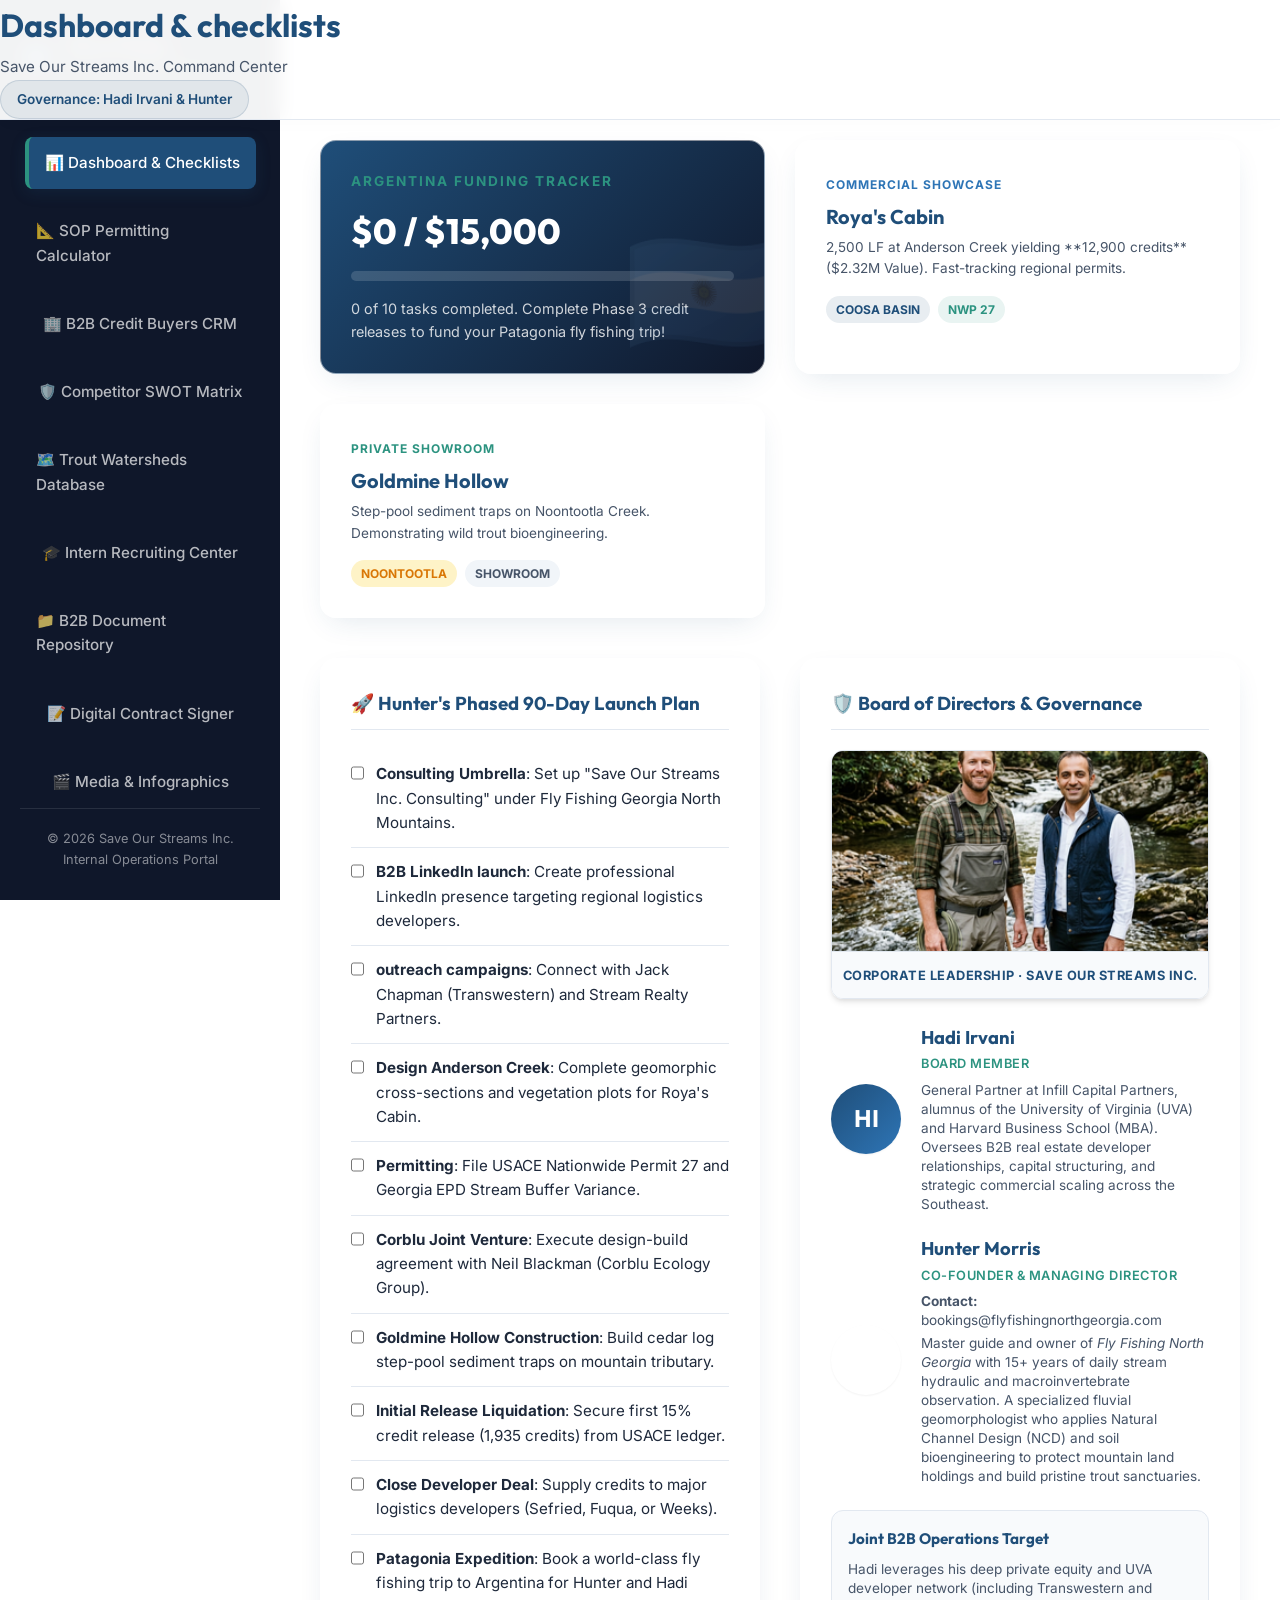
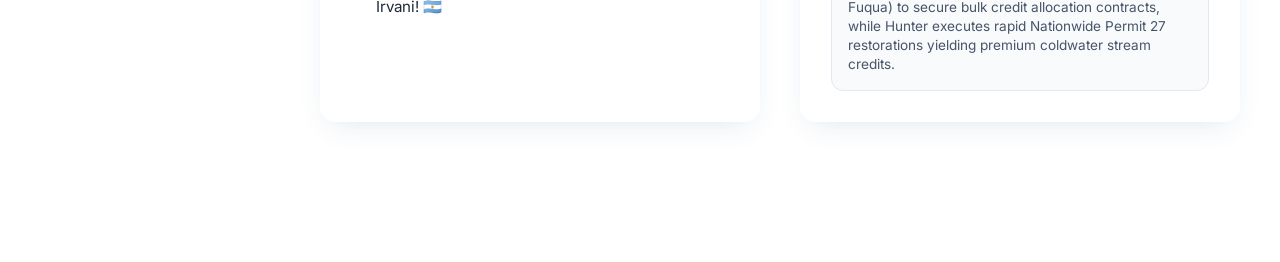
==== commit bc8dedae: "🌊 Save Our Streams USA Inc. — site refresh June 2026 - Updated branding: Save Our Streams USA Inc. t" ====
--- a/portal.html
+++ b/portal.html
@@ -3,7 +3,7 @@
 <head>
     <meta charset="UTF-8">
     <meta name="viewport" content="width=device-width, initial-scale=1.0">
-    <title>Blue Ridge Stream Restoration & Mitigation | B2B Operations Portal</title>
+    <title>Save Our Streams Inc. | B2B Operations Portal</title>
     <link href="https://fonts.googleapis.com/css2?family=Inter:wght@300;400;500;600;700&family=Outfit:wght@400;500;600;700;800&display=swap" rel="stylesheet">
     <link rel="stylesheet" href="styles.css">
 </head>
@@ -32,7 +32,7 @@
         </nav>
 
         <div class="sidebar-footer">
-            &copy; 2026 Blue Ridge Stream LLC<br>
+            &copy; 2026 Save Our Streams Inc.<br>
             Internal Operations Portal
         </div>
     </aside>
@@ -44,7 +44,7 @@
         <header>
             <div class="header-title">
                 <h1 id="page-title">Dashboard & checklists</h1>
-                <p id="page-subtitle">Blue Ridge Stream Restoration Command Center</p>
+                <p id="page-subtitle">Save Our Streams Inc. Command Center</p>
             </div>
             <div class="header-meta">
                 <div class="badge-governance">Governance: Hadi Irvani & Hunter</div>
@@ -102,7 +102,7 @@
                     </h3>
                     <div class="checklist-item">
                         <input type="checkbox" id="chk-1" onchange="updateChecklist()">
-                        <label for="chk-1"><strong>Consulting Umbrella</strong>: Set up "Blue Ridge Stream Consulting" under Fly Fishing Georgia North Mountains.</label>
+                        <label for="chk-1"><strong>Consulting Umbrella</strong>: Set up "Save Our Streams Inc. Consulting" under Fly Fishing Georgia North Mountains.</label>
                     </div>
                     <div class="checklist-item">
                         <input type="checkbox" id="chk-2" onchange="updateChecklist()">
@@ -152,7 +152,7 @@
                     <div class="portal-team-banner">
                         <img src="hunter_and_hadi_1x.png" srcset="hunter_and_hadi_1x.png 1x, hunter_and_hadi_2x.png 2x, hunter_and_hadi_3x.png 3x" alt="Hunter and Hadi on-site" class="portal-team-photo">
                         <div class="portal-team-caption">
-                            <span class="portal-team-caption-text">Corporate Leadership &middot; Blue Ridge Stream</span>
+                            <span class="portal-team-caption-text">Corporate Leadership &middot; Save Our Streams Inc.</span>
                         </div>
                     </div>
                     
@@ -323,6 +323,20 @@
                             <div class="calc-metric-lbl">Gross Asset Valuation</div>
                             <div class="calc-metric-num" id="res-cred-value">$3,870,000</div>
                         </div>
+                        <!-- Compensatory Stream Credit Meter -->
+                        <div class="portal-meter-container">
+                            <div class="portal-meter-label-row">
+                                <span>Credit Target Meter</span>
+                                <span id="res-cred-percent" style="color: var(--accent); font-weight: 700;">43%</span>
+                            </div>
+                            <div class="portal-meter-bg">
+                                <div id="res-cred-bar-fill" class="portal-meter-fill" style="width: 43%;"></div>
+                            </div>
+                            <div class="portal-meter-range-row">
+                                <span>0 Credits</span>
+                                <span>50,000 Credits (Max Target)</span>
+                            </div>
+                        </div>
                         <div class="calc-metric">
                             <div class="calc-metric-lbl">Initial 15% Release Liquidity</div>
                             <div class="calc-metric-num highlight" id="res-cred-release">3,225 Credits ($580,500 Value)</div>
@@ -341,6 +355,20 @@
                         <div class="calc-metric">
                             <div class="calc-metric-lbl">Required Mitigation Offsets (Debits)</div>
                             <div class="calc-metric-num highlight" id="res-deb-required">5,800</div>
+                        </div>
+                        <!-- Interactive Debit Exposure Meter -->
+                        <div class="portal-meter-container">
+                            <div class="portal-meter-label-row">
+                                <span>Debit Exposure Level (Regulatory Risk)</span>
+                                <span id="res-deb-percent" style="color: #ff6b6b; font-weight: 700;">12%</span>
+                            </div>
+                            <div class="portal-meter-bg">
+                                <div id="res-deb-bar-fill" class="portal-meter-fill" style="background: linear-gradient(90deg, #ff6b6b 0%, #ff4757 100%); width: 12%;"></div>
+                            </div>
+                            <div class="portal-meter-range-row">
+                                <span>0 Debits</span>
+                                <span>50,000 Max Exposure Target</span>
+                            </div>
                         </div>
                         <div class="calc-metric">
                             <div class="calc-metric-lbl">Estimated Compensatory Credit Cost</div>
@@ -433,7 +461,7 @@
             <div class="folder-select-header">
                 <h4 class="folder-select-title">📁 Enterprise Directory & Strategic Tiers</h4>
                 <p class="folder-select-desc">
-                    Filter all 72 strategic, technical, and legal assets by clicking a subdirectory within our 4 core operational tiers:
+                    Filter all 81 strategic, technical, legal, and deep academic research assets by clicking a subdirectory within our core operational tiers:
                 </p>
             </div>
 
@@ -449,7 +477,7 @@
                         <div class="folder-meta">
                             <span class="folder-num">ALL ASSETS</span>
                             <h5 class="folder-name">Show All Library Files</h5>
-                            <span class="folder-count">72 Files Total</span>
+                            <span class="folder-count">81 Files Total</span>
                         </div>
                     </div>
                 </div>
@@ -616,7 +644,7 @@
             <div class="card portal-card-bottom-space">
                 <h3 class="portal-card-inner-title">📝 On-Site Digital Contract Signer</h3>
                 <p class="portal-lead-text">
-                    Review the legally binding Joint Venture Cooperative Agreement below with the landowner (Roya Irvani). Both parties can sign directly in the browser using a stylus, finger, or mouse. Signatures are bound to the record in accordance with the **Georgia UETA (O.C.G.A. § 10-12-1 et seq.)** for instant execution.
+                    Review the legally binding Joint Venture Cooperative Agreement below with the landowner (<strong>ACR 1910 LLC</strong>, managed by Roya Irvani). Both parties can sign directly in the browser using a stylus, finger, or mouse. Signatures are bound to the record in accordance with the <strong>Georgia UETA (O.C.G.A. § 10-12-1 et seq.)</strong> for instant execution.
                 </p>
             </div>
 
@@ -626,7 +654,7 @@
                     <h2 style="font-size: 1.3rem; color: var(--primary); text-align: center; border-bottom: 2px solid var(--border-color); padding-bottom: 15px; margin-bottom: 20px;">STREAM MITIGATION BANKING AND JOINT VENTURE COOPERATIVE AGREEMENT</h2>
                     
                     <p style="font-size: 0.85rem; color: var(--charcoal); line-height: 1.6; margin-bottom: 12px;"><strong>PROJECT: ROYA'S CABIN AT ANDERSON CREEK (ACR)</strong></p>
-                    <p style="font-size: 0.85rem; color: var(--charcoal); line-height: 1.6; margin-bottom: 12px;">This agreement is made effective as of <strong>May 30, 2026</strong>, by and between <strong>Roya Irvani</strong> ("Landowner") and <strong>Blue Ridge Stream Restoration & Mitigation LLC</strong> ("Developer"), managed by Managing Director <strong>Hunter Morris</strong> and Board Member <strong>Hadi Irvani</strong> (alumnus of the University of Virginia - UVA).</p>
+                    <p style="font-size: 0.85rem; color: var(--charcoal); line-height: 1.6; margin-bottom: 12px;">This agreement is made effective as of <strong>May 30, 2026</strong>, by and between <strong>ACR 1910 LLC</strong> ("Landowner"), a Georgia limited liability company managed by <strong>Roya Irvani</strong>, and <strong>Save Our Streams Inc.</strong> ("Developer"), managed by Managing Director <strong>Hunter Morris</strong> and Board Member <strong>Hadi Irvani</strong> (alumnus of the University of Virginia - UVA).</p>
                     
                     <h4 style="font-size: 0.95rem; color: var(--primary); margin-top: 20px; margin-bottom: 8px;">SECTION 1: THE 70/30 CREDIT SPLIT MODEL</h4>
                     <p style="font-size: 0.85rem; color: var(--charcoal); line-height: 1.6; margin-bottom: 12px;">The Developer shall receive **70%** of all Stream Mitigation Credits generated and released by the USACE Savannah District. The Landowner shall receive **30%** of all Stream Mitigation Credits generated and released. Gross proceeds from credit sales shall be paid directly from a secure escrow account to the parties in accordance with this 70/30 split ratio.</p>
@@ -656,7 +684,7 @@
                 <div style="display: flex; flex-direction: column; gap: 24px;">
                     <!-- Landowner canvas -->
                     <div class="card" style="background: var(--white); border: 1px solid var(--border-color); padding: 20px;">
-                        <h4 style="color: var(--primary); font-size: 0.95rem; margin-bottom: 8px; text-transform: uppercase; letter-spacing: 0.5px;">Roya Irvani (Landowner)</h4>
+                        <h4 style="color: var(--primary); font-size: 0.95rem; margin-bottom: 8px; text-transform: uppercase; letter-spacing: 0.5px;">ACR 1910 LLC — Roya Irvani, Authorized Manager (Landowner)</h4>
                         <div style="background-color: var(--light-bg); border: 1px dashed var(--border-color); border-radius: 8px; height: 120px; position: relative;">
                             <canvas id="sign-landowner" style="width: 100%; height: 100%; cursor: crosshair; display: block;"></canvas>
                         </div>
@@ -689,7 +717,7 @@
             <div class="card portal-card-bottom-space">
                 <h3 class="portal-card-inner-title">🎬 Fluvial Bioengineering Visualizations & Drone creek Simulation</h3>
                 <p class="portal-lead-text">
-                    Explore the scientific, financial, and regulatory frameworks of Blue Ridge Stream Restoration & Mitigation LLC through interactive media. Review our three detailed, isometric-style graphics below, and experience our real-time <strong>HTML5 Drone Creek Survey Simulator</strong> to witness how geomorphic bank restoration and Rhododendron maximum transplanting recover coldwater trout populations.
+                    Explore the scientific, financial, and regulatory frameworks of Save Our Streams Inc. through interactive media. Review our three detailed, isometric-style graphics below, and experience our real-time <strong>HTML5 Drone Creek Survey Simulator</strong> to witness how geomorphic bank restoration and Rhododendron maximum transplanting recover coldwater trout populations.
                 </p>
             </div>
 
@@ -837,7 +865,7 @@
                             <!-- Flow Boxes -->
                             <!-- Landowner Block -->
                             <rect x="25" y="30" width="140" height="50" rx="6" fill="#1e3d59" stroke="#122536" stroke-width="1.5" />
-                            <text x="95" y="52" font-family="system-ui, sans-serif" font-size="10.5" font-weight="700" fill="#ffffff" text-anchor="middle">Landowner (Roya)</text>
+                            <text x="95" y="52" font-family="system-ui, sans-serif" font-size="10.5" font-weight="700" fill="#ffffff" text-anchor="middle">ACR 1910 LLC</text>
                             <text x="95" y="68" font-family="system-ui, sans-serif" font-size="8.5" fill="#a4d7f0" text-anchor="middle">Provides Stream Buffer Corridor</text>
                             
                             <!-- Developer Block -->
@@ -1298,7 +1326,7 @@
         ];
 
         const docs = [
-            { num: "00", name: "Hunter's Quick-Start Action Guide", cat: "Strategy", desc: "The ultimate 90-day checklist and quick-start roadmap for Hunter to launch Blue Ridge Stream." },
+            { num: "00", name: "Hunter's Quick-Start Action Guide", cat: "Strategy", desc: "The ultimate 90-day checklist and quick-start roadmap for Hunter to launch Save Our Streams Inc.." },
             { num: "01", name: "Executive Summary & Business Plan", cat: "Business Plan", desc: "Corporate strategy, trout ecology analysis, Rosgen restoration benefits, and board governance." },
             { num: "02", name: "USACE Savannah District Mitigation Banking Guide", cat: "Regulatory", desc: "Detailed breakdown of Georgia SOP formulas, NWP 27 guidelines, and Interagency Review Team stages." },
             { num: "03", name: "Anderson Creek Case Study (Roya's Cabin)", cat: "Case Study", desc: "Site-specific engineering plan and credit yield projections for the flagship 1,500-LF project." },
@@ -1369,7 +1397,16 @@
             { num: "68", name: "ACR USACE Nationwide Permit 27 Regulatory Narrative", cat: "Case Study", desc: "Showcase completed Section 404 NWP 27 Pre-Construction Notification narrative detailing J-hooks, cross-vanes, sediment bypass, and 12,900-credit ledger." },
             { num: "69", name: "ACR Georgia EPD Trout Stream Buffer Variance Application", cat: "Case Study", desc: "Showcase completed state EPD variance application for working inside the 25-ft buffer, detailing clean-water bypass pumps and vegetative stabilization." },
             { num: "70", name: "ACR Post-Restoration As-Built Monitoring Report", cat: "Case Study", desc: "Showcase post-work verification documenting conversion to Rosgen B4c channel, thermal cooling to 64.2°F, clean sorted gravels, EPT recovery, and active redd counts." },
-            { num: "71", name: "ACR Creekside Stream Monitoring Field Data Sheet", cat: "Case Study", desc: "Dynamic blank field monitoring datasheet detailing Wolman pebble count grids, EPA RBP benthic insect cards, redd logs, and parameter log tables." }
+            { num: "71", name: "ACR Creekside Stream Monitoring Field Data Sheet", cat: "Case Study", desc: "Dynamic blank field monitoring datasheet detailing Wolman pebble count grids, EPA RBP benthic insect cards, redd logs, and parameter log tables." },
+            { num: "72", name: "Rhododendron maximum Bioengineering Science", cat: "Research Library", desc: "Scientific guide on rosebay root geomechanics, soil cohesion shear math, thermal shade attenuation, and dormant-season field transplanting." },
+            { num: "73", name: "Trout Unlimited Restoration Case Studies", cat: "Research Library", desc: "Process-based agricultural case studies analyzing Spring Creek pasture fencing, Potomac canopy buffers, and Driftless Area Lunker silt scours." },
+            { num: "74", name: "Urban Stormwater PRM Restorations & Hydraulics", cat: "Research Library", desc: "Technical manual on data center impervious surface runoff, permissible velocity boundaries, HEC-RAS 2D modeling, and J-hook rock vanes." },
+            { num: "75", name: "Rosgen Priority 1 Floodplain Reconnection", cat: "Research Library", desc: "Fluvial geomorphology design manual analyzing Dave Rosgen's 4 Priorities, valley water table elevation mechanics, and Muddy Creek wetlands." },
+            { num: "76", name: "International Dam Removal & Fish Passage", cat: "Research Library", desc: "Longitudinal connectivity review detailing Hiitolanjoki dam dismantling for Ladoga salmon, EU free-flowing policy, and rock ramp stairs." },
+            { num: "77", name: "Stream Restoration Research Library Master Catalog", cat: "Research Library", desc: "Searchable strategic database index cataloging 5 technical modules spanning nationwide and international environmental restoration precedents." },
+            { num: "78", name: "Academic Journal & Literature Database", cat: "Research Library", desc: "Ingestion-ready database profiling 10 high-impact peer-reviewed publications with exact DOIs, abstracts, and operations relevance." },
+            { num: "79", name: "Scientific Advisory Board Recruitment Directory", cat: "Research Library", desc: "Strategic directory profiling 6 world-leading scientists in geomorphology and hydrology, complete with custom outreach templates." },
+            { num: "80", name: "Academic Research Synthesis & Bioengineering Application", cat: "Research Library", desc: "PhD-grade research brief synthesizing soil-root shear biomechanics, solar canopy thermodynamics, and dam removal connectivity." }
         ];
 
         // Global State & UI Navigation
@@ -1392,7 +1429,7 @@
             
             if (tabId === 'tab-dashboard') {
                 titleEl.textContent = "Dashboard & Checklists";
-                subtitleEl.textContent = "Blue Ridge Stream Restoration Command Center";
+                subtitleEl.textContent = "Save Our Streams Inc. Command Center";
             } else if (tabId === 'tab-calc') {
                 titleEl.textContent = "SOP Permitting Calculator";
                 subtitleEl.textContent = "Real-Time Stream Mitigation Credit & Debit Modeling";
@@ -1533,6 +1570,12 @@
             document.getElementById('res-cred-generated').textContent = Math.round(credits).toLocaleString();
             document.getElementById('res-cred-value').textContent = `$${Math.round(value).toLocaleString()}`;
             document.getElementById('res-cred-release').textContent = `${Math.round(release).toLocaleString()} Credits ($${Math.round(releaseVal).toLocaleString()} Value)`;
+            
+            // Animate Credit Target Meter
+            const maxCredits = 50000;
+            const pct = Math.min((credits / maxCredits) * 100, 100);
+            document.getElementById('res-cred-percent').textContent = `${Math.round(pct)}%`;
+            document.getElementById('res-cred-bar-fill').style.width = `${pct}%`;
         }
 
         function calculateDebits() {
@@ -1550,6 +1593,12 @@
             document.getElementById('res-deb-factor').textContent = factor.toFixed(2);
             document.getElementById('res-deb-required').textContent = Math.round(debits).toLocaleString();
             document.getElementById('res-deb-cost').textContent = `$${Math.round(cost).toLocaleString()}`;
+            
+            // Animate Debit Exposure Meter
+            const maxDebits = 50000;
+            const pct = Math.min((debits / maxDebits) * 100, 100);
+            document.getElementById('res-deb-percent').textContent = `${Math.round(pct)}%`;
+            document.getElementById('res-deb-bar-fill').style.width = `${pct}%`;
         }
 
         // B2B CRM Filter and Search
@@ -1624,7 +1673,7 @@
 
 I hope this message finds you well. 
 
-I am writing to let you know that Blue Ridge Stream Restoration & Mitigation LLC has a premium inventory of USACE Savannah District-approved stream mitigation credits available for allocation in the Coosa/Upper Chattahoochee River Basins. 
+I am writing to let you know that Save Our Streams Inc. has a premium inventory of USACE Savannah District-approved stream mitigation credits available for allocation in the Coosa/Upper Chattahoochee River Basins. 
 
 Knowing your active footprint behind ${b.rep}, our pre-verified credits can immediately accelerate your Clean Water Act Section 404 permit or state EPD buffer variance schedules. 
 
@@ -1636,7 +1685,7 @@
 
 Hunter
 Co-Founder & Managing Director
-Blue Ridge Stream Restoration & Mitigation LLC
+Save Our Streams Inc.
 hunter@blueridgestream.com | (555) 123-4567`;
 
             body.innerHTML = `
@@ -1994,6 +2043,35 @@
                     else if (d.num === "46") exactBase = "46_Landowner_Referral_Program_&_JV_Incentive_Agreements";
                     else if (d.num === "47") exactBase = "47_Crisp_Inspired_High_Growth_Marketing_&_Aspirational_Referral_Playbook";
                     else exactBase = "48_Mitigation_Sourcing_&_Landowner_Joint_Venture_Masterbook";
+                } else if (parseInt(d.num) >= 72 && parseInt(d.num) <= 80) {
+                    if (d.num === "72") {
+                        folder = "11_Stream_Restoration_Research_Library/01_Bioengineered_Bank_Stabilization";
+                        exactBase = "Rhododendron_Bioengineering_Science";
+                    } else if (d.num === "73") {
+                        folder = "11_Stream_Restoration_Research_Library/02_Agricultural_Pasture_Reclamation";
+                        exactBase = "Trout_Unlimited_Restoration_Case_Studies";
+                    } else if (d.num === "74") {
+                        folder = "11_Stream_Restoration_Research_Library/03_Urban_Stormwater_Mitigation";
+                        exactBase = "Urban_Stormwater_PRM_Stream_Restorations";
+                    } else if (d.num === "75") {
+                        folder = "11_Stream_Restoration_Research_Library/04_Fluvial_Geomorphic_NCD";
+                        exactBase = "Rosgen_Priority_1_Floodplain_Reconnections";
+                    } else if (d.num === "76") {
+                        folder = "11_Stream_Restoration_Research_Library/05_Dam_Removal_&_Fish_Passage";
+                        exactBase = "Dam_Removal_Fish_Passage_US_Europe_Russia";
+                    } else if (d.num === "78") {
+                        folder = "11_Stream_Restoration_Research_Library/06_Academic_References_&_Articles";
+                        exactBase = "Academic_Journal_Database";
+                    } else if (d.num === "79") {
+                        folder = "11_Stream_Restoration_Research_Library/06_Academic_References_&_Articles";
+                        exactBase = "Scientific_Advisory_Board_Directory";
+                    } else if (d.num === "80") {
+                        folder = "11_Stream_Restoration_Research_Library";
+                        exactBase = "Academic_Research_Synthesis_Summary";
+                    } else {
+                        folder = "11_Stream_Restoration_Research_Library";
+                        exactBase = "README";
+                    }
                 }
 
                 card.innerHTML = `
@@ -2007,9 +2085,13 @@
                         <p style="font-size: 0.85rem; color: var(--body-grey); line-height: 1.4; margin-bottom: 20px; padding: 0 16px;">${d.desc}</p>
                     </div>
                     <div style="display: flex; gap: 8px; margin-top: auto; padding: 16px;">
-                        <a href="./${folder}/${exactBase}.pdf" class="badge-cat" style="text-decoration: none; padding: 6px 10px; font-size: 0.75rem; text-align: center; flex: 1; font-weight: 600; background: linear-gradient(135deg, ${col} 0%, #0d1b26 100%); color: white; border-radius: 6px; border: 1px solid ${col};" target="_blank">📄 PDF</a>
-                        <a href="./${folder}/${exactBase}.docx" class="badge-cat" style="text-decoration: none; padding: 6px 10px; font-size: 0.75rem; text-align: center; flex: 1; font-weight: 600; background: linear-gradient(135deg, ${col} 0%, #3a4b5c 100%); color: white; border-radius: 6px; border: 1px solid ${col};" target="_blank">📝 Word</a>
-                        <a href="./${folder}/${exactBase}.md" class="badge-cat" style="text-decoration: none; padding: 6px 10px; font-size: 0.75rem; text-align: center; flex: 1; font-weight: 600; background: ${colLight}; color: ${col}; border: 1px solid ${col}; border-radius: 6px;" target="_blank">🌐 MD</a>
+                        ${d.cat === "Research Library" ? `
+                            <a href="./${folder}/${exactBase}.md" class="badge-cat" style="text-decoration: none; padding: 8px 12px; font-size: 0.82rem; text-align: center; flex: 1; font-weight: 700; background: ${colLight}; color: ${col}; border: 1px solid ${col}; border-radius: 6px; display: flex; align-items: center; justify-content: center; gap: 6px;" target="_blank">📚 Open Research Module</a>
+                        ` : `
+                            <a href="./${folder}/${exactBase}.pdf" class="badge-cat" style="text-decoration: none; padding: 6px 10px; font-size: 0.75rem; text-align: center; flex: 1; font-weight: 600; background: linear-gradient(135deg, ${col} 0%, #0d1b26 100%); color: white; border-radius: 6px; border: 1px solid ${col};" target="_blank">📄 PDF</a>
+                            <a href="./${folder}/${exactBase}.docx" class="badge-cat" style="text-decoration: none; padding: 6px 10px; font-size: 0.75rem; text-align: center; flex: 1; font-weight: 600; background: linear-gradient(135deg, ${col} 0%, #3a4b5c 100%); color: white; border-radius: 6px; border: 1px solid ${col};" target="_blank">📝 Word</a>
+                            <a href="./${folder}/${exactBase}.md" class="badge-cat" style="text-decoration: none; padding: 6px 10px; font-size: 0.75rem; text-align: center; flex: 1; font-weight: 600; background: ${colLight}; color: ${col}; border: 1px solid ${col}; border-radius: 6px;" target="_blank">🌐 MD</a>
+                        `}
                     </div>
                 `;
                 grid.appendChild(card);
@@ -2107,7 +2189,7 @@
             }
 
             if (isCanvasBlank(cLandowner) || isCanvasBlank(cDeveloper)) {
-                alert("⚠️ Execution Blocked: Please ensure both Roya Irvani (Landowner) and Hunter Morris (Developer) draw their signatures on the touchpads before executing the Cooperative Agreement.");
+                alert("⚠️ Execution Blocked: Please ensure both ACR 1910 LLC / Roya Irvani (Landowner) and Hunter Morris (Developer) draw their signatures on the touchpads before executing the Cooperative Agreement.");
                 return;
             }
 
@@ -2562,6 +2644,7 @@
         window.onload = function() {
             loadChecklist();
             calculateCredits();
+            calculateDebits();
             populateCRM();
             populateCompetitors();
             populateSites();
--- a/styles.css
+++ b/styles.css
@@ -1,4 +1,4 @@
-/* CSS stylesheet for Blue Ridge Stream Restoration & Mitigation LLC */
+/* CSS stylesheet for Save Our Streams Inc. */
 
 @import url('https://fonts.googleapis.com/css2?family=Inter:wght@300;400;500;600;700&family=Outfit:wght@400;500;600;700;800&display=swap');
 
@@ -175,12 +175,16 @@
 }
 
 .hero-subtitle {
-    color: var(--accent);
     text-transform: uppercase;
     font-size: 0.9rem;
     font-weight: 700;
     letter-spacing: 2px;
     margin-bottom: 16px;
+    background: linear-gradient(135deg, var(--accent) 0%, var(--primary-light) 50%, var(--accent) 100%);
+    background-size: 200% auto;
+    -webkit-background-clip: text;
+    -webkit-text-fill-color: transparent;
+    animation: streamGlow 4s linear infinite;
 }
 
 .hero h1 {
@@ -2466,5 +2470,101 @@
     color: var(--body-grey);
     line-height: 1.4;
 }
-
-
+/* ==========================================================================
+   PREMIUM POLISH & INTERACTIVE VISUAL DETAILS
+   ========================================================================== */
+
+/* Custom Premium Scrollbars */
+::-webkit-scrollbar {
+    width: 10px;
+    height: 10px;
+}
+
+::-webkit-scrollbar-track {
+    background: var(--light-bg);
+}
+
+::-webkit-scrollbar-thumb {
+    background: rgba(31, 78, 121, 0.2);
+    border-radius: 5px;
+    border: 2px solid var(--light-bg);
+    transition: background var(--duration-normal) ease-out;
+}
+
+::-webkit-scrollbar-thumb:hover {
+    background: var(--primary-light);
+}
+
+/* Elegant Focus glows on inputs & forms */
+.form-control:focus, .calc-input:focus, .calc-select:focus {
+    outline: none !important;
+    border-color: var(--accent) !important;
+    box-shadow: 0 0 0 3px rgba(44, 147, 128, 0.15) !important;
+}
+
+/* Interactive spring snaps on active click triggers */
+.btn-primary:active, .btn-secondary:active, .btn-submit:active, .tab-btn:active, 
+.calc-tab-btn:active, .btn-action:active, .folder-card:active, .differentiator-btn:active,
+.btn-estimator:active {
+    transform: scale(0.97) !important;
+}
+
+/* Fluvial Animated Gradient glow keyframes */
+@keyframes streamGlow {
+    0% { background-position: 0% 50%; }
+    50% { background-position: 100% 50%; }
+    100% { background-position: 0% 50%; }
+}
+
+.stewardship-tag, .sourcing-tag {
+    background: linear-gradient(135deg, var(--accent) 0%, var(--primary-light) 50%, var(--accent) 100%);
+    background-size: 200% auto;
+    -webkit-background-clip: text;
+    -webkit-text-fill-color: transparent;
+    animation: streamGlow 4s linear infinite;
+    font-weight: 700 !important;
+    letter-spacing: 1.5px;
+    text-transform: uppercase;
+}
+
+/* SOP Permitting Calculator: Interactive Real-Time Meters */
+.portal-meter-container {
+    margin-top: 24px;
+    margin-bottom: 24px;
+    background: rgba(255, 255, 255, 0.03);
+    padding: 16px;
+    border-radius: 12px;
+    border: 1px solid rgba(255, 255, 255, 0.05);
+}
+
+.portal-meter-label-row {
+    display: flex;
+    justify-content: space-between;
+    font-size: var(--text-xs);
+    color: rgba(255, 255, 255, 0.7);
+    margin-bottom: 8px;
+    font-weight: 600;
+}
+
+.portal-meter-bg {
+    height: 12px;
+    background-color: rgba(255, 255, 255, 0.1);
+    border-radius: 6px;
+    overflow: hidden;
+    border: 1px solid rgba(255, 255, 255, 0.08);
+}
+
+.portal-meter-fill {
+    height: 100%;
+    background: linear-gradient(90deg, var(--accent) 0%, var(--primary-light) 100%);
+    width: 0%;
+    transition: width 0.5s var(--ease-spring);
+}
+
+.portal-meter-range-row {
+    display: flex;
+    justify-content: space-between;
+    font-size: 0.7rem;
+    color: rgba(255, 255, 255, 0.4);
+    margin-top: 6px;
+}
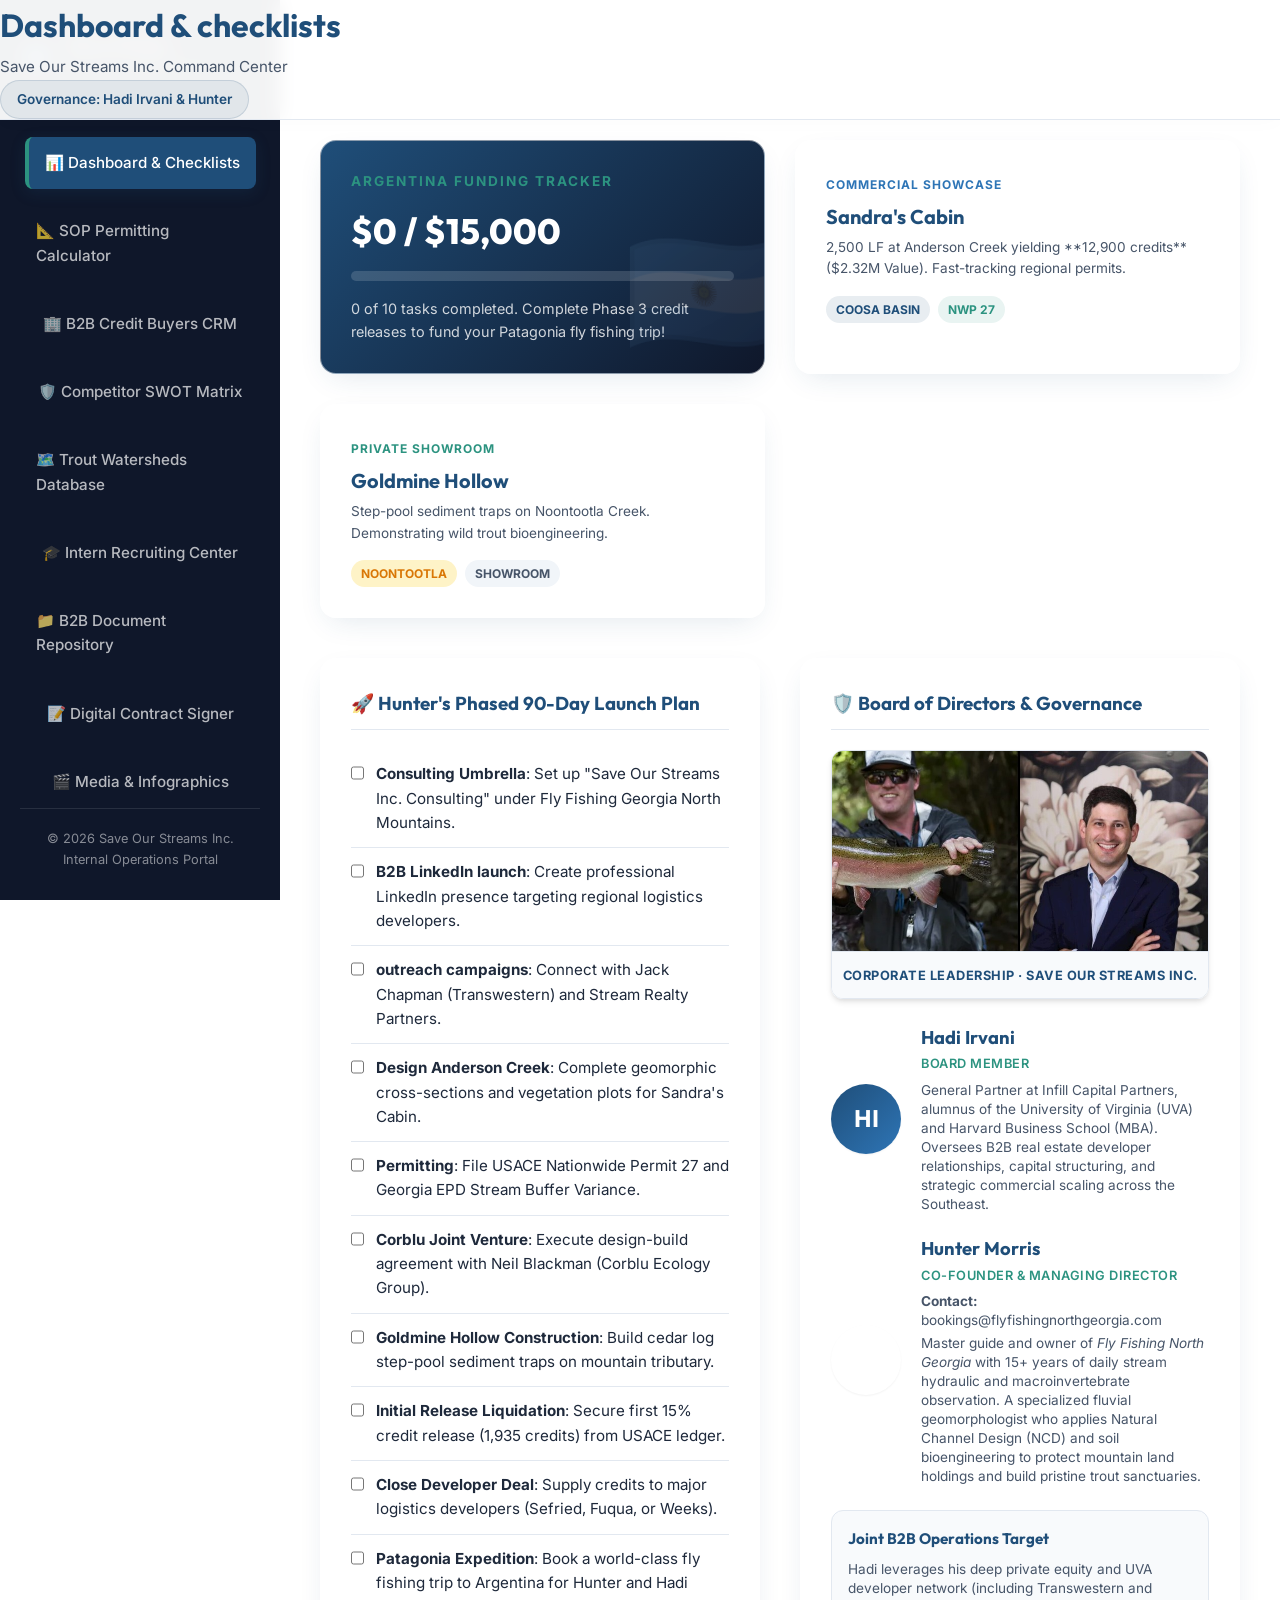
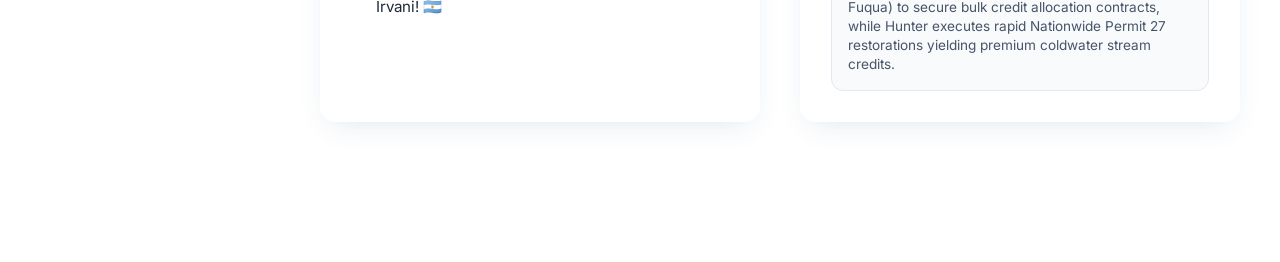
==== commit aebabf43: "Site update: real team photos, Sandra's Cabin rename - Replace AI-generated team image with real pho" ====
--- a/portal.html
+++ b/portal.html
@@ -5,6 +5,15 @@
     <meta name="viewport" content="width=device-width, initial-scale=1.0">
     <title>Save Our Streams Inc. | B2B Operations Portal</title>
     <link href="https://fonts.googleapis.com/css2?family=Inter:wght@300;400;500;600;700&family=Outfit:wght@400;500;600;700;800&display=swap" rel="stylesheet">
+    <!-- Google Analytics (gtag.js) -->
+    <script async src="https://www.googletagmanager.com/gtag/js?id=G-XXXXXXXXXX"></script>
+    <script>
+      window.dataLayer = window.dataLayer || [];
+      function gtag(){dataLayer.push(arguments);}
+      gtag('js', new Date());
+
+      gtag('config', 'G-XXXXXXXXXX');
+    </script>
     <link rel="stylesheet" href="styles.css">
 </head>
 <body>
@@ -67,11 +76,11 @@
                     </div>
                 </div>
 
-                <!-- Showcase Roya's Cabin Card -->
+                <!-- Showcase Sandra's Cabin Card -->
                 <div class="card">
                     <div class="portal-card-header-info">
                         <span class="portal-card-badge-cat">Commercial showcase</span>
-                        <h4 class="portal-card-title">Roya's Cabin</h4>
+                        <h4 class="portal-card-title">Sandra's Cabin</h4>
                         <p class="portal-card-desc">2,500 LF at Anderson Creek yielding **12,900 credits** ($2.32M Value). Fast-tracking regional permits.</p>
                     </div>
                     <div class="portal-card-badges">
@@ -114,7 +123,7 @@
                     </div>
                     <div class="checklist-item">
                         <input type="checkbox" id="chk-4" onchange="updateChecklist()">
-                        <label for="chk-4"><strong>Design Anderson Creek</strong>: Complete geomorphic cross-sections and vegetation plots for Roya's Cabin.</label>
+                        <label for="chk-4"><strong>Design Anderson Creek</strong>: Complete geomorphic cross-sections and vegetation plots for Sandra's Cabin.</label>
                     </div>
                     <div class="checklist-item">
                         <input type="checkbox" id="chk-5" onchange="updateChecklist()">
@@ -150,7 +159,7 @@
                     
                     <!-- Team Photo Banner -->
                     <div class="portal-team-banner">
-                        <img src="hunter_and_hadi_1x.png" srcset="hunter_and_hadi_1x.png 1x, hunter_and_hadi_2x.png 2x, hunter_and_hadi_3x.png 3x" alt="Hunter and Hadi on-site" class="portal-team-photo">
+                        <div class="portal-team-pair"><img src="team_hunter_morris.jpg" alt="Hunter Morris on the water" class="portal-team-photo"><img src="team_hadi_irvani.jpg" alt="Hadi Irvani" class="portal-team-photo"></div>
                         <div class="portal-team-caption">
                             <span class="portal-team-caption-text">Corporate Leadership &middot; Save Our Streams Inc.</span>
                         </div>
@@ -461,7 +470,7 @@
             <div class="folder-select-header">
                 <h4 class="folder-select-title">📁 Enterprise Directory & Strategic Tiers</h4>
                 <p class="folder-select-desc">
-                    Filter all 81 strategic, technical, legal, and deep academic research assets by clicking a subdirectory within our core operational tiers:
+                    Filter all 82 strategic, technical, legal, and deep academic research assets by clicking a subdirectory within our core operational tiers:
                 </p>
             </div>
 
@@ -477,7 +486,7 @@
                         <div class="folder-meta">
                             <span class="folder-num">ALL ASSETS</span>
                             <h5 class="folder-name">Show All Library Files</h5>
-                            <span class="folder-count">81 Files Total</span>
+                            <span class="folder-count">82 Files Total</span>
                         </div>
                     </div>
                 </div>
@@ -615,7 +624,7 @@
                             <div class="folder-meta">
                                 <span class="folder-num">07_BRAND</span>
                                 <h5 class="folder-name">Marketing & Brand</h5>
-                                <span class="folder-count">5 Files</span>
+                                <span class="folder-count">7 Files</span>
                             </div>
                         </div>
                         <!-- 08 Recruiting & Internships -->
@@ -632,6 +641,19 @@
                     </div>
                 </div>
 
+            </div>
+
+            <!-- View Mode Toggle Control -->
+            <div class="view-toggle-container">
+                <span class="view-toggle-label">📁 Library View Mode:</span>
+                <div class="segmented-control">
+                    <button id="btn-grid-view" class="control-btn active" onclick="setViewMode('grid')">
+                        <svg viewBox="0 0 24 24" width="14" height="14" fill="none" stroke="currentColor" stroke-width="2.5" stroke-linecap="round" stroke-linejoin="round" style="margin-right: 6px; vertical-align: middle;"><rect x="3" y="3" width="7" height="7"></rect><rect x="14" y="3" width="7" height="7"></rect><rect x="14" y="14" width="7" height="7"></rect><rect x="3" y="14" width="7" height="7"></rect></svg>Grid View
+                    </button>
+                    <button id="btn-list-view" class="control-btn" onclick="setViewMode('list')">
+                        <svg viewBox="0 0 24 24" width="14" height="14" fill="none" stroke="currentColor" stroke-width="2.5" stroke-linecap="round" stroke-linejoin="round" style="margin-right: 6px; vertical-align: middle;"><line x1="8" y1="6" x2="21" y2="6"></line><line x1="8" y1="12" x2="21" y2="12"></line><line x1="8" y1="18" x2="21" y2="18"></line><line x1="3" y1="6" x2="3.01" y2="6"></line><line x1="3" y1="12" x2="3.01" y2="12"></line><line x1="3" y1="18" x2="3.01" y2="18"></line></svg>List View
+                    </button>
+                </div>
             </div>
 
             <div class="comp-card-grid" id="docs-grid-el">
@@ -644,7 +666,7 @@
             <div class="card portal-card-bottom-space">
                 <h3 class="portal-card-inner-title">📝 On-Site Digital Contract Signer</h3>
                 <p class="portal-lead-text">
-                    Review the legally binding Joint Venture Cooperative Agreement below with the landowner (<strong>ACR 1910 LLC</strong>, managed by Roya Irvani). Both parties can sign directly in the browser using a stylus, finger, or mouse. Signatures are bound to the record in accordance with the <strong>Georgia UETA (O.C.G.A. § 10-12-1 et seq.)</strong> for instant execution.
+                    Review the legally binding Joint Venture Cooperative Agreement below with the landowner (<strong>ACR 1910 LLC</strong>, acting through its Authorized Manager). Both parties can sign directly in the browser using a stylus, finger, or mouse. Signatures are bound to the record in accordance with the <strong>Georgia UETA (O.C.G.A. § 10-12-1 et seq.)</strong> for instant execution.
                 </p>
             </div>
 
@@ -653,8 +675,8 @@
                 <div class="card" style="background-color: var(--white); height: 500px; overflow-y: scroll; padding: 30px; border: 1px solid var(--border-color);">
                     <h2 style="font-size: 1.3rem; color: var(--primary); text-align: center; border-bottom: 2px solid var(--border-color); padding-bottom: 15px; margin-bottom: 20px;">STREAM MITIGATION BANKING AND JOINT VENTURE COOPERATIVE AGREEMENT</h2>
                     
-                    <p style="font-size: 0.85rem; color: var(--charcoal); line-height: 1.6; margin-bottom: 12px;"><strong>PROJECT: ROYA'S CABIN AT ANDERSON CREEK (ACR)</strong></p>
-                    <p style="font-size: 0.85rem; color: var(--charcoal); line-height: 1.6; margin-bottom: 12px;">This agreement is made effective as of <strong>May 30, 2026</strong>, by and between <strong>ACR 1910 LLC</strong> ("Landowner"), a Georgia limited liability company managed by <strong>Roya Irvani</strong>, and <strong>Save Our Streams Inc.</strong> ("Developer"), managed by Managing Director <strong>Hunter Morris</strong> and Board Member <strong>Hadi Irvani</strong> (alumnus of the University of Virginia - UVA).</p>
+                    <p style="font-size: 0.85rem; color: var(--charcoal); line-height: 1.6; margin-bottom: 12px;"><strong>PROJECT: SANDRA'S CABIN AT ANDERSON CREEK (ACR)</strong></p>
+                    <p style="font-size: 0.85rem; color: var(--charcoal); line-height: 1.6; margin-bottom: 12px;">This agreement is made effective as of <strong>May 30, 2026</strong>, by and between <strong>ACR 1910 LLC</strong> ("Landowner"), a Georgia limited liability company acting through its <strong>Authorized Manager</strong>, and <strong>Save Our Streams Inc.</strong> ("Developer"), managed by Managing Director <strong>Hunter Morris</strong> and Board Member <strong>Hadi Irvani</strong> (alumnus of the University of Virginia - UVA).</p>
                     
                     <h4 style="font-size: 0.95rem; color: var(--primary); margin-top: 20px; margin-bottom: 8px;">SECTION 1: THE 70/30 CREDIT SPLIT MODEL</h4>
                     <p style="font-size: 0.85rem; color: var(--charcoal); line-height: 1.6; margin-bottom: 12px;">The Developer shall receive **70%** of all Stream Mitigation Credits generated and released by the USACE Savannah District. The Landowner shall receive **30%** of all Stream Mitigation Credits generated and released. Gross proceeds from credit sales shall be paid directly from a secure escrow account to the parties in accordance with this 70/30 split ratio.</p>
@@ -684,7 +706,7 @@
                 <div style="display: flex; flex-direction: column; gap: 24px;">
                     <!-- Landowner canvas -->
                     <div class="card" style="background: var(--white); border: 1px solid var(--border-color); padding: 20px;">
-                        <h4 style="color: var(--primary); font-size: 0.95rem; margin-bottom: 8px; text-transform: uppercase; letter-spacing: 0.5px;">ACR 1910 LLC — Roya Irvani, Authorized Manager (Landowner)</h4>
+                        <h4 style="color: var(--primary); font-size: 0.95rem; margin-bottom: 8px; text-transform: uppercase; letter-spacing: 0.5px;">ACR 1910 LLC — Authorized Manager (Landowner)</h4>
                         <div style="background-color: var(--light-bg); border: 1px dashed var(--border-color); border-radius: 8px; height: 120px; position: relative;">
                             <canvas id="sign-landowner" style="width: 100%; height: 100%; cursor: crosshair; display: block;"></canvas>
                         </div>
@@ -856,7 +878,7 @@
                         <span style="font-size: 0.75rem; font-weight: 700; text-transform: uppercase; color: var(--accent); letter-spacing: 0.5px;">Commercial JV Structure</span>
                         <h4 style="margin-top: 4px; margin-bottom: 12px; color: var(--primary); font-size: 1.15rem;">Landowner JV Economics Infographic</h4>
                         <p style="font-size: 0.82rem; color: var(--body-grey); line-height: 1.4; margin-bottom: 15px;">
-                            Maps the 70/30 Joint Venture split for Roya's Cabin (Anderson Creek). Illustrates developer CapEx coverage, landowner credit returns, and long-term financial streams.
+                            Maps the 70/30 Joint Venture split for Sandra's Cabin (Anderson Creek). Illustrates developer CapEx coverage, landowner credit returns, and long-term financial streams.
                         </p>
                     </div>
                     
@@ -875,7 +897,7 @@
                             
                             <!-- Center Pool (Mitigation Bank) -->
                             <rect x="110" y="115" width="180" height="60" rx="8" fill="#ffffff" stroke="#cbd7e3" stroke-width="2" />
-                            <text x="200" y="137" font-family="system-ui, sans-serif" font-size="11" font-weight="800" fill="#1e3d59" text-anchor="middle">Roya's Cabin Creek Restoration</text>
+                            <text x="200" y="137" font-family="system-ui, sans-serif" font-size="11" font-weight="800" fill="#1e3d59" text-anchor="middle">Sandra's Cabin Creek Restoration</text>
                             <text x="200" y="152" font-family="system-ui, sans-serif" font-size="9" fill="#17b978" font-weight="700" text-anchor="middle">12,900 Stream Credits Generated</text>
                             <text x="200" y="165" font-family="system-ui, sans-serif" font-size="8.5" fill="#333333" text-anchor="middle">Gross Proceeds: $2.32 Million</text>
                             
@@ -1147,7 +1169,7 @@
                 services: "Mitigation credit brokering, sales & marketing, asset ledger advisory.",
                 strengths: "Comprehensive database of active and pending stream banks, robust landowner networks.",
                 weaknesses: "No internal geomorphic design, hydrologic engineering, or physical construction capacity.",
-                counterplay: "Utilize Mitigation Management as a primary broker to market and liquidate the credits generated at Anderson Creek (Roya's Cabin), allowing Hunter to focus on design-build operations."
+                counterplay: "Utilize Mitigation Management as a primary broker to market and liquidate the credits generated at Anderson Creek (Sandra's Cabin), allowing Hunter to focus on design-build operations."
             },
             {
                 name: "Ecosystem Investment Partners (EIP)",
@@ -1329,7 +1351,7 @@
             { num: "00", name: "Hunter's Quick-Start Action Guide", cat: "Strategy", desc: "The ultimate 90-day checklist and quick-start roadmap for Hunter to launch Save Our Streams Inc.." },
             { num: "01", name: "Executive Summary & Business Plan", cat: "Business Plan", desc: "Corporate strategy, trout ecology analysis, Rosgen restoration benefits, and board governance." },
             { num: "02", name: "USACE Savannah District Mitigation Banking Guide", cat: "Regulatory", desc: "Detailed breakdown of Georgia SOP formulas, NWP 27 guidelines, and Interagency Review Team stages." },
-            { num: "03", name: "Anderson Creek Case Study (Roya's Cabin)", cat: "Case Study", desc: "Site-specific engineering plan and credit yield projections for the flagship 1,500-LF project." },
+            { num: "03", name: "Anderson Creek Case Study (Sandra's Cabin)", cat: "Case Study", desc: "Site-specific engineering plan and credit yield projections for the flagship 1,500-LF project." },
             { num: "04", name: "Mitigation Banking Competitor Analysis Matrix", cat: "Competitors", desc: "SWOT analysis of 7 Southeast competitors (RES, Corblu, etc.) with HQ locations, websites, and employee counts." },
             { num: "05", name: "B2B Outreach Playbook & Broker Scripts", cat: "Sales Playbook", desc: "Commercial negotiation talk-tracks, land option agreement scripts, and broker outreach scripts." },
             { num: "06", name: "USACE Mathematical & SOP Calculation Guide", cat: "Regulatory", desc: "Worked math examples for developer debit requirements and mitigation bank credit yields." },
@@ -1342,7 +1364,7 @@
             { num: "13", name: "B2B Outreach Templates & Diagnostic Dialogue", cat: "Sales Playbook", desc: "Outreach emails, LinkedIn DMs, and Hunter's diagnostic 'stream walk' verbal dialogue." },
             { num: "14", name: "Regional Internship Postings & Interview Rubrics", cat: "Recruiting", desc: "Paid internship posts for UGA, GT, and Clemson with candidate profiles and 9 screening questions." },
             { num: "15", name: "Free Domain Registration & Hosting Playbook", cat: "Operations", desc: "Step-by-step tutorial for registering a free .us.kg domain on DigitalPlat and hosting on GitHub Pages." },
-            { num: "16", name: "Roya's Cabin Anderson Creek Mitigation Agreement", cat: "Contract", desc: "Legally robust joint-venture landowner contract featuring the 70/30 credit split and 30% developer margin math." },
+            { num: "16", name: "Sandra's Cabin Anderson Creek Mitigation Agreement", cat: "Contract", desc: "Legally robust joint-venture landowner contract featuring the 70/30 credit split and 30% developer margin math." },
             { num: "17", name: "Government & Regulatory Agency Outreach Plan", cat: "Regulatory", desc: "USACE Savannah District and Georgia DNR EPD contact directories, email templates, and site audit protocols." },
             { num: "18", name: "Open-Source eSignature Integration Playbook", cat: "Contract", desc: "Guide to deploying self-hosted Docuseal/OpenSign alternative platforms and managing legal compliance under GA UETA." },
             { num: "19", name: "Georgia Regulatory Licensing & Permits Guide", cat: "Regulatory", desc: "Detailed analysis of Clean Water Act Section 404, Georgia EPD state stream buffer variances, GSWCC IA/IB/II cards, and competitor territorial gaps." },
@@ -1406,7 +1428,9 @@
             { num: "77", name: "Stream Restoration Research Library Master Catalog", cat: "Research Library", desc: "Searchable strategic database index cataloging 5 technical modules spanning nationwide and international environmental restoration precedents." },
             { num: "78", name: "Academic Journal & Literature Database", cat: "Research Library", desc: "Ingestion-ready database profiling 10 high-impact peer-reviewed publications with exact DOIs, abstracts, and operations relevance." },
             { num: "79", name: "Scientific Advisory Board Recruitment Directory", cat: "Research Library", desc: "Strategic directory profiling 6 world-leading scientists in geomorphology and hydrology, complete with custom outreach templates." },
-            { num: "80", name: "Academic Research Synthesis & Bioengineering Application", cat: "Research Library", desc: "PhD-grade research brief synthesizing soil-root shear biomechanics, solar canopy thermodynamics, and dam removal connectivity." }
+            { num: "80", name: "Academic Research Synthesis & Bioengineering Application", cat: "Research Library", desc: "PhD-grade research brief synthesizing soil-root shear biomechanics, solar canopy thermodynamics, and dam removal connectivity." },
+            { num: "81", name: "B2B LinkedIn Launch & Posting Plan", cat: "Marketing", desc: "Hunter's official 5-week LinkedIn posting plan mapping copy-paste text blocks to high-resolution photography assets." },
+            { num: "82", name: "LinkedIn Company Page Branding & Content Guide", cat: "Marketing", desc: "Save Our Streams USA Inc. company page specifications, B2B about copy, header design parameters, and weekly content pillars." }
         ];
 
         // Global State & UI Navigation
@@ -1838,6 +1862,20 @@
         }
 
         let activeDocFolder = 'all';
+        let activeViewMode = localStorage.getItem('saveourstreams_viewmode') || 'grid';
+
+        function setViewMode(mode) {
+            activeViewMode = mode;
+            localStorage.setItem('saveourstreams_viewmode', mode);
+            
+            const btnGrid = document.getElementById('btn-grid-view');
+            const btnList = document.getElementById('btn-list-view');
+            if (btnGrid && btnList) {
+                btnGrid.classList.toggle('active', mode === 'grid');
+                btnList.classList.toggle('active', mode === 'list');
+            }
+            populateDocs();
+        }
 
         function getFolderForDoc(d) {
             const n = parseInt(d.num);
@@ -1845,7 +1883,7 @@
                 return "01";
             } else if (d.num === "02" || d.num === "06" || d.num === "17" || d.num === "19" || d.num === "21") {
                 return "02";
-            } else if (d.num === "03" || d.num === "07" || d.num === "08" || d.num === "42") {
+            } else if (d.num === "03" || d.num === "07" || d.num === "08" || d.num === "42" || (n >= 66 && n <= 71)) {
                 return "03";
             } else if (d.num === "04" || d.num === "09" || d.num === "11" || d.num === "12" || d.num === "22") {
                 return "04";
@@ -1853,7 +1891,7 @@
                 return "05";
             } else if (d.num === "16" || d.num === "18" || d.num === "23") {
                 return "06";
-            } else if (d.num === "10" || d.num === "40" || d.num === "49" || d.num === "53" || d.num === "54") {
+            } else if (d.num === "10" || d.num === "40" || d.num === "49" || d.num === "53" || d.num === "54" || d.num === "81" || d.num === "82") {
                 return "07";
             } else if (d.num === "14" || (n >= 28 && n <= 39)) {
                 return "08";
@@ -1884,6 +1922,13 @@
         function populateDocs() {
             const grid = document.getElementById('docs-grid-el');
             grid.innerHTML = '';
+            
+            // Set grid className based on view mode
+            if (activeViewMode === 'list') {
+                grid.className = 'comp-card-grid list-view';
+            } else {
+                grid.className = 'comp-card-grid';
+            }
             
             // HSL Trout Themes mapping for cards
             const folderColors = {
@@ -1920,11 +1965,6 @@
             filteredDocs.forEach(d => {
                 const card = document.createElement('div');
                 card.className = 'comp-card';
-                card.style.display = 'flex';
-                card.style.flexDirection = 'column';
-                card.style.justifyContent = 'space-between';
-                card.style.padding = '20px';
-                card.style.transition = 'all 0.3s ease';
                 
                 const folderNum = getFolderForDoc(d);
                 const col = folderColors[folderNum] || "#1F4E79";
@@ -1932,17 +1972,46 @@
                 
                 card.style.borderLeft = `4px solid ${col}`;
                 
-                // Dynamic subtle hover shadow and border matching specific HSL color
-                card.onmouseenter = () => {
-                    card.style.transform = 'translateY(-4px)';
-                    card.style.borderColor = col;
-                    card.style.boxShadow = `0 15px 30px -5px ${colLight.replace('0.08', '0.15')}`;
-                };
-                card.onmouseleave = () => {
-                    card.style.transform = 'none';
-                    card.style.borderColor = 'var(--border-color)';
-                    card.style.boxShadow = 'var(--shadow)';
-                };
+                if (activeViewMode === 'grid') {
+                    card.style.display = 'flex';
+                    card.style.flexDirection = 'column';
+                    card.style.justifyContent = 'space-between';
+                    card.style.padding = '20px';
+                    card.style.transition = 'all 0.3s ease';
+                    
+                    // Dynamic subtle hover shadow and border matching specific HSL color
+                    card.onmouseenter = () => {
+                        card.style.transform = 'translateY(-4px)';
+                        card.style.borderColor = col;
+                        card.style.boxShadow = `0 15px 30px -5px ${colLight.replace('0.08', '0.15')}`;
+                    };
+                    card.onmouseleave = () => {
+                        card.style.transform = 'none';
+                        card.style.borderColor = 'var(--border-color)';
+                        card.style.boxShadow = 'var(--shadow)';
+                    };
+                } else {
+                    // List View Styles
+                    card.style.display = 'flex';
+                    card.style.flexDirection = 'row';
+                    card.style.alignItems = 'center';
+                    card.style.justifyContent = 'space-between';
+                    card.style.padding = '12px 20px';
+                    card.style.gap = '15px';
+                    card.style.transition = 'all 0.3s ease';
+                    
+                    // Dynamic translate on hover for list row
+                    card.onmouseenter = () => {
+                        card.style.transform = 'translateX(6px)';
+                        card.style.borderColor = col;
+                        card.style.boxShadow = `0 4px 12px -2px ${colLight.replace('0.08', '0.15')}`;
+                    };
+                    card.onmouseleave = () => {
+                        card.style.transform = 'none';
+                        card.style.borderColor = 'var(--border-color)';
+                        card.style.boxShadow = 'var(--shadow)';
+                    };
+                }
                 
                 let exactBase = "";
                 let folder = "";
@@ -1994,16 +2063,18 @@
                     else exactBase = "55_Hermes_AI_SDR_Outbound_Integration_Framework";
                 } else if (d.num === "16" || d.num === "18" || d.num === "23") {
                     folder = "06_Legal_&_Cooperative_Agreements";
-                    if (d.num === "16") exactBase = "16_Roya_Cabin_Anderson_Creek_Mitigation_Agreement";
+                    if (d.num === "16") exactBase = "16_Sandra_Cabin_Anderson_Creek_Mitigation_Agreement";
                     else if (d.num === "18") exactBase = "18_Open_Source_eSignature_Integration_Playbook";
                     else exactBase = "23_Remediation_and_Risk_Mitigation_Bylaws";
-                } else if (d.num === "10" || d.num === "40" || d.num === "49" || d.num === "53" || d.num === "54") {
+                } else if (d.num === "10" || d.num === "40" || d.num === "49" || d.num === "53" || d.num === "54" || d.num === "81" || d.num === "82") {
                     folder = "07_Marketing_&_Social_Content";
                     if (d.num === "10") exactBase = "10_LinkedIn_Ready_to_Post_Content";
                     else if (d.num === "40") exactBase = "40_B2B_Brand_Identity_&_Visual_Style_Guide";
                     else if (d.num === "49") exactBase = "49_SEO_Outreach_&_Search_Positioning_Strategy";
                     else if (d.num === "53") exactBase = "53_Landowner_Cinematic_Video_Scripts_&_Aspirational_Storytelling";
-                    else exactBase = "54_The_Triple_Bank_Branding_Masterclass_&_Competitor_Search_Positioning";
+                    else if (d.num === "54") exactBase = "54_The_Triple_Bank_Branding_Masterclass_&_Competitor_Search_Positioning";
+                    else if (d.num === "81") exactBase = "LinkedIn_Launch_Plan";
+                    else exactBase = "LinkedIn_Company_Page_Guide";
                 } else if (d.num === "14" || (parseInt(d.num) >= 28 && parseInt(d.num) <= 39)) {
                     folder = "08_Recruiting_&_Internships";
                     if (d.num === "14") exactBase = "14_Regional_Internship_Postings_&_Recruiting";
@@ -2074,26 +2145,53 @@
                     }
                 }
 
-                card.innerHTML = `
-                    <div>
-                        <div class="comp-card-hdr" style="border-bottom: 1px solid var(--border-color); padding-bottom: 12px; margin-bottom: 12px; background-color: var(--light-bg); border-top-right-radius: 12px; border-top-left-radius: 0;">
-                            <div class="comp-name">
-                                <span style="font-size: 0.75rem; font-weight: 700; text-transform: uppercase; color: ${col}; letter-spacing: 0.5px;">File ${d.num} &bull; ${d.cat}</span>
-                                <h3 style="margin-top: 4px; font-size: 1.1rem; color: var(--primary);">${d.name}</h3>
-                            </div>
-                        </div>
-                        <p style="font-size: 0.85rem; color: var(--body-grey); line-height: 1.4; margin-bottom: 20px; padding: 0 16px;">${d.desc}</p>
-                    </div>
-                    <div style="display: flex; gap: 8px; margin-top: auto; padding: 16px;">
-                        ${d.cat === "Research Library" ? `
-                            <a href="./${folder}/${exactBase}.md" class="badge-cat" style="text-decoration: none; padding: 8px 12px; font-size: 0.82rem; text-align: center; flex: 1; font-weight: 700; background: ${colLight}; color: ${col}; border: 1px solid ${col}; border-radius: 6px; display: flex; align-items: center; justify-content: center; gap: 6px;" target="_blank">📚 Open Research Module</a>
-                        ` : `
-                            <a href="./${folder}/${exactBase}.pdf" class="badge-cat" style="text-decoration: none; padding: 6px 10px; font-size: 0.75rem; text-align: center; flex: 1; font-weight: 600; background: linear-gradient(135deg, ${col} 0%, #0d1b26 100%); color: white; border-radius: 6px; border: 1px solid ${col};" target="_blank">📄 PDF</a>
-                            <a href="./${folder}/${exactBase}.docx" class="badge-cat" style="text-decoration: none; padding: 6px 10px; font-size: 0.75rem; text-align: center; flex: 1; font-weight: 600; background: linear-gradient(135deg, ${col} 0%, #3a4b5c 100%); color: white; border-radius: 6px; border: 1px solid ${col};" target="_blank">📝 Word</a>
-                            <a href="./${folder}/${exactBase}.md" class="badge-cat" style="text-decoration: none; padding: 6px 10px; font-size: 0.75rem; text-align: center; flex: 1; font-weight: 600; background: ${colLight}; color: ${col}; border: 1px solid ${col}; border-radius: 6px;" target="_blank">🌐 MD</a>
-                        `}
-                    </div>
-                `;
+                if (activeViewMode === 'grid') {
+                    card.innerHTML = `
+                        <div>
+                            <div class="comp-card-hdr" style="border-bottom: 1px solid var(--border-color); padding-bottom: 12px; margin-bottom: 12px; background-color: var(--light-bg); border-top-right-radius: 12px; border-top-left-radius: 0;">
+                                <div class="comp-name">
+                                    <span style="font-size: 0.75rem; font-weight: 700; text-transform: uppercase; color: ${col}; letter-spacing: 0.5px;">File ${d.num} &bull; ${d.cat}</span>
+                                    <h3 style="margin-top: 4px; font-size: 1.1rem; color: var(--primary);">${d.name}</h3>
+                                </div>
+                            </div>
+                            <p style="font-size: 0.85rem; color: var(--body-grey); line-height: 1.4; margin-bottom: 20px; padding: 0 16px;">${d.desc}</p>
+                        </div>
+                        <div style="display: flex; gap: 8px; margin-top: auto; padding: 16px;">
+                            ${d.cat === "Research Library" ? `
+                                <a href="./${folder}/${exactBase}.md" class="badge-cat" style="text-decoration: none; padding: 8px 12px; font-size: 0.82rem; text-align: center; flex: 1; font-weight: 700; background: ${colLight}; color: ${col}; border: 1px solid ${col}; border-radius: 6px; display: flex; align-items: center; justify-content: center; gap: 6px;" target="_blank">📚 Open Research Module</a>
+                            ` : `
+                                <a href="./${folder}/${exactBase}.pdf" class="badge-cat" style="text-decoration: none; padding: 6px 10px; font-size: 0.75rem; text-align: center; flex: 1; font-weight: 600; background: linear-gradient(135deg, ${col} 0%, #0d1b26 100%); color: white; border-radius: 6px; border: 1px solid ${col};" target="_blank">📄 PDF</a>
+                                <a href="./${folder}/${exactBase}.docx" class="badge-cat" style="text-decoration: none; padding: 6px 10px; font-size: 0.75rem; text-align: center; flex: 1; font-weight: 600; background: linear-gradient(135deg, ${col} 0%, #3a4b5c 100%); color: white; border-radius: 6px; border: 1px solid ${col};" target="_blank">📝 Word</a>
+                                <a href="./${folder}/${exactBase}.md" class="badge-cat" style="text-decoration: none; padding: 6px 10px; font-size: 0.75rem; text-align: center; flex: 1; font-weight: 600; background: ${colLight}; color: ${col}; border: 1px solid ${col}; border-radius: 6px;" target="_blank">🌐 MD</a>
+                            `}
+                        </div>
+                    `;
+                } else {
+                    card.innerHTML = `
+                        <div style="display: flex; align-items: center; gap: 20px; flex: 1; min-width: 0;">
+                            <div style="flex-shrink: 0; width: 60px; font-weight: 700; color: ${col}; font-size: 0.85rem; letter-spacing: 0.5px;">
+                                File ${d.num}
+                            </div>
+                            <div style="flex-shrink: 0; width: 120px; min-width: 0;">
+                                <span class="badge-cat" style="font-size: 0.7rem; font-weight: 700; background: ${colLight}; color: ${col}; border: 1px solid ${col}; padding: 2px 8px; border-radius: 20px; display: inline-block; white-space: nowrap; overflow: hidden; text-overflow: ellipsis; max-width: 100%;">${d.cat}</span>
+                            </div>
+                            <div style="flex: 1; min-width: 0; padding-right: 15px;">
+                                <h3 style="font-size: 0.95rem; color: var(--primary); margin: 0; white-space: nowrap; overflow: hidden; text-overflow: ellipsis;">${d.name}</h3>
+                                <p style="font-size: 0.8rem; color: var(--body-grey); margin: 2px 0 0 0; white-space: nowrap; overflow: hidden; text-overflow: ellipsis;">${d.desc}</p>
+                            </div>
+                        </div>
+                        <div style="display: flex; gap: 6px; flex-shrink: 0; align-items: center;">
+                            ${d.cat === "Research Library" ? `
+                                <a href="./${folder}/${exactBase}.md" class="badge-cat" style="text-decoration: none; padding: 6px 12px; font-size: 0.75rem; font-weight: 700; background: ${colLight}; color: ${col}; border: 1px solid ${col}; border-radius: 4px; display: flex; align-items: center; gap: 4px; white-space: nowrap;" target="_blank">📚 Open Research</a>
+                            ` : `
+                                <a href="./${folder}/${exactBase}.pdf" class="badge-cat" style="text-decoration: none; padding: 5px 10px; font-size: 0.7rem; font-weight: 600; background: linear-gradient(135deg, ${col} 0%, #0d1b26 100%); color: white; border-radius: 4px; border: 1px solid ${col};" target="_blank">PDF</a>
+                                <a href="./${folder}/${exactBase}.docx" class="badge-cat" style="text-decoration: none; padding: 5px 10px; font-size: 0.7rem; font-weight: 600; background: linear-gradient(135deg, ${col} 0%, #3a4b5c 100%); color: white; border-radius: 4px; border: 1px solid ${col};" target="_blank">Word</a>
+                                <a href="./${folder}/${exactBase}.md" class="badge-cat" style="text-decoration: none; padding: 5px 10px; font-size: 0.7rem; font-weight: 600; background: ${colLight}; color: ${col}; border: 1px solid ${col}; border-radius: 4px;" target="_blank">MD</a>
+                            `}
+                        </div>
+                    `;
+                }
+                
                 grid.appendChild(card);
             });
         }
@@ -2189,7 +2287,7 @@
             }
 
             if (isCanvasBlank(cLandowner) || isCanvasBlank(cDeveloper)) {
-                alert("⚠️ Execution Blocked: Please ensure both ACR 1910 LLC / Roya Irvani (Landowner) and Hunter Morris (Developer) draw their signatures on the touchpads before executing the Cooperative Agreement.");
+                alert("⚠️ Execution Blocked: Please ensure both ACR 1910 LLC (Landowner) and Hunter Morris (Developer) draw their signatures on the touchpads before executing the Cooperative Agreement.");
                 return;
             }
 
@@ -2649,6 +2747,15 @@
             populateCompetitors();
             populateSites();
             populateRecruiting();
+            
+            // Set up initial view mode toggle buttons state
+            const btnGrid = document.getElementById('btn-grid-view');
+            const btnList = document.getElementById('btn-list-view');
+            if (btnGrid && btnList) {
+                btnGrid.classList.toggle('active', activeViewMode === 'grid');
+                btnList.classList.toggle('active', activeViewMode === 'list');
+            }
+            
             filterDocsByFolder('all');
         };
     </script>
--- a/styles.css
+++ b/styles.css
@@ -2568,3 +2568,74 @@
     color: rgba(255, 255, 255, 0.4);
     margin-top: 6px;
 }
+
+/* ==========================================================================
+   VIEW MODE TOGGLE & LIST VIEW STYLES
+   ========================================================================== */
+.view-toggle-container {
+    display: flex;
+    justify-content: space-between;
+    align-items: center;
+    margin-bottom: 24px;
+    padding: 12px 24px;
+    background: rgba(31, 78, 121, 0.03);
+    border-radius: 12px;
+    border: 1px solid var(--border-color);
+    backdrop-filter: blur(10px);
+}
+
+.view-toggle-label {
+    font-size: 0.9rem;
+    font-weight: 700;
+    color: var(--primary);
+    text-transform: uppercase;
+    letter-spacing: 0.5px;
+}
+
+.segmented-control {
+    display: flex;
+    background: rgba(31, 78, 121, 0.05);
+    padding: 4px;
+    border-radius: 8px;
+    border: 1px solid var(--border-color);
+}
+
+.segmented-control .control-btn {
+    background: none;
+    border: none;
+    padding: 6px 14px;
+    font-size: 0.85rem;
+    font-weight: 600;
+    color: var(--body-grey);
+    cursor: pointer;
+    border-radius: 6px;
+    transition: all var(--duration-fast) ease-out;
+    display: flex;
+    align-items: center;
+    gap: 4px;
+}
+
+.segmented-control .control-btn.active {
+    background-color: var(--white);
+    color: var(--primary) !important;
+    box-shadow: var(--shadow-sm);
+}
+
+/* List View Layout Grid Override */
+.comp-card-grid.list-view {
+    display: flex;
+    flex-direction: column;
+    gap: 12px;
+}
+
+/* List View Card Style Override */
+.comp-card-grid.list-view .comp-card {
+    border-top: 1px solid var(--border-color);
+    border-bottom: 1px solid var(--border-color);
+}
+
+/* Real team photos — side-by-side pair */
+.partner-photo-pair { display: flex; }
+.partner-photo-pair .partner-photo { flex: 1 1 50%; min-width: 0; }
+.portal-team-pair { display: flex; }
+.portal-team-pair .portal-team-photo { flex: 1 1 50%; min-width: 0; }
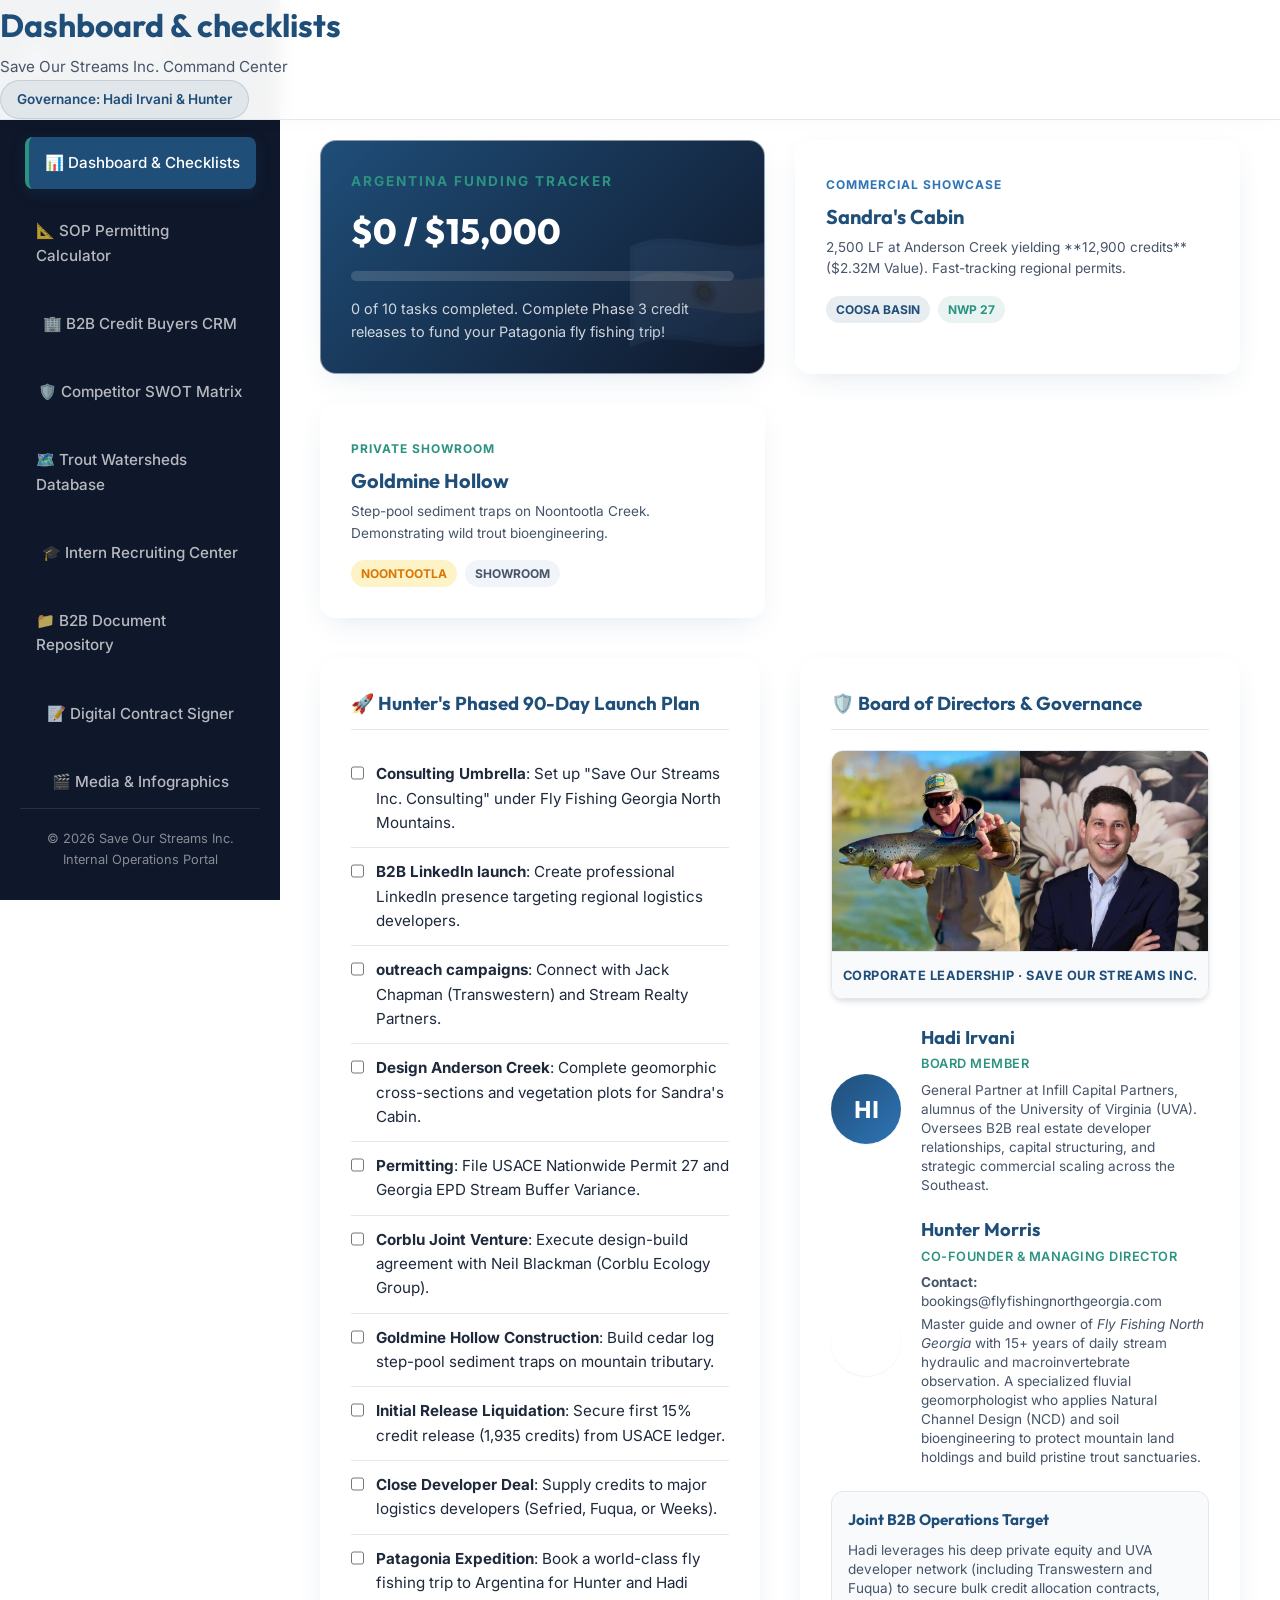
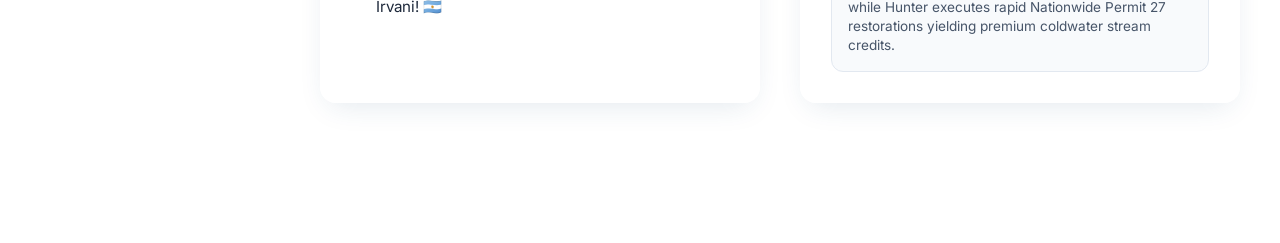
==== commit e04a804b: "Correct Hadi's bio: UVA only (no HBS) Co-Authored-By: Claude Fable 5 <noreply@anthropic.com>" ====
--- a/portal.html
+++ b/portal.html
@@ -171,7 +171,7 @@
                         <div class="leader-info">
                             <h4>Hadi Irvani</h4>
                             <span>Board Member</span>
-                            <p>General Partner at Infill Capital Partners, alumnus of the University of Virginia (UVA) and Harvard Business School (MBA). Oversees B2B real estate developer relationships, capital structuring, and strategic commercial scaling across the Southeast.</p>
+                            <p>General Partner at Infill Capital Partners, alumnus of the University of Virginia (UVA). Oversees B2B real estate developer relationships, capital structuring, and strategic commercial scaling across the Southeast.</p>
                         </div>
                     </div>
 
--- a/styles.css
+++ b/styles.css
@@ -2639,3 +2639,15 @@
 .partner-photo-pair .partner-photo { flex: 1 1 50%; min-width: 0; }
 .portal-team-pair { display: flex; }
 .portal-team-pair .portal-team-photo { flex: 1 1 50%; min-width: 0; }
+
+/* Who We Are — pillars + Instagram strip */
+.pillar-row { display: grid; grid-template-columns: repeat(3, 1fr); gap: 24px; margin: 8px 0 32px; }
+.pillar-card { background: var(--white); border: 1px solid var(--border-color); border-radius: 16px; padding: 28px; box-shadow: var(--shadow-lg); }
+.pillar-icon { font-size: 2rem; margin-bottom: 12px; }
+.pillar-card h3 { font-size: 1.05rem; margin-bottom: 10px; color: var(--primary, #1e3d59); }
+.pillar-card p { font-size: 0.92rem; line-height: 1.65; color: var(--charcoal, #333); }
+.ig-strip { display: grid; grid-template-columns: repeat(3, 1fr); gap: 16px; margin-bottom: 10px; }
+.ig-strip img { width: 100%; height: 260px; object-fit: cover; border-radius: 12px; display: block; }
+.ig-credit { text-align: right; font-size: 0.8rem; color: #777; margin-bottom: 28px; }
+.ig-credit a { color: inherit; }
+@media (max-width: 760px) { .pillar-row, .ig-strip { grid-template-columns: 1fr; } .ig-strip img { height: 220px; } }
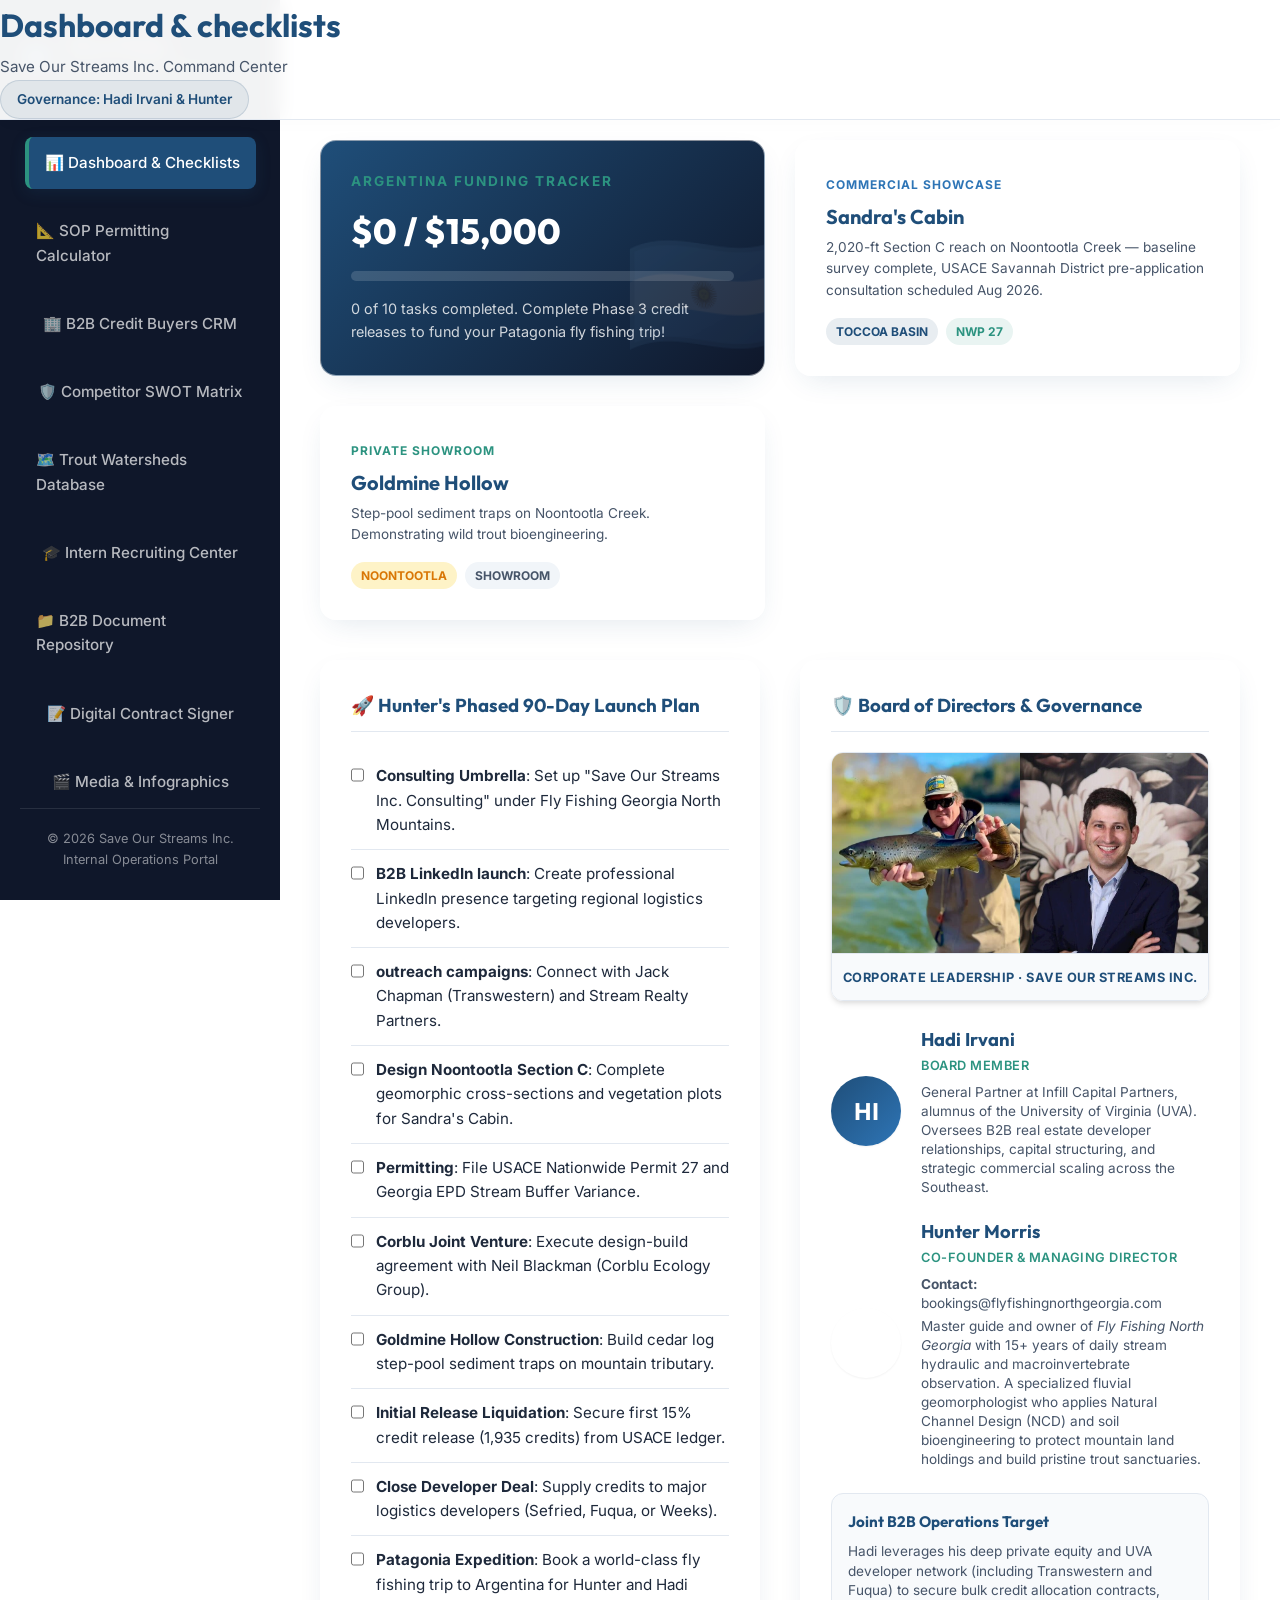
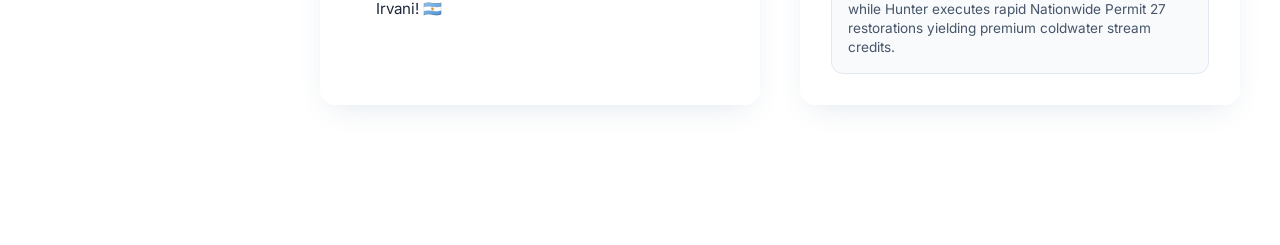
==== commit 83c2d077: "Site refresh: Noontootla accuracy, USACE roadmap, regulator-safe claims - Rename flagship project An" ====
--- a/portal.html
+++ b/portal.html
@@ -5,15 +5,7 @@
     <meta name="viewport" content="width=device-width, initial-scale=1.0">
     <title>Save Our Streams Inc. | B2B Operations Portal</title>
     <link href="https://fonts.googleapis.com/css2?family=Inter:wght@300;400;500;600;700&family=Outfit:wght@400;500;600;700;800&display=swap" rel="stylesheet">
-    <!-- Google Analytics (gtag.js) -->
-    <script async src="https://www.googletagmanager.com/gtag/js?id=G-XXXXXXXXXX"></script>
-    <script>
-      window.dataLayer = window.dataLayer || [];
-      function gtag(){dataLayer.push(arguments);}
-      gtag('js', new Date());
-
-      gtag('config', 'G-XXXXXXXXXX');
-    </script>
+    <meta name="robots" content="noindex, nofollow">
     <link rel="stylesheet" href="styles.css">
 </head>
 <body>
@@ -81,10 +73,10 @@
                     <div class="portal-card-header-info">
                         <span class="portal-card-badge-cat">Commercial showcase</span>
                         <h4 class="portal-card-title">Sandra's Cabin</h4>
-                        <p class="portal-card-desc">2,500 LF at Anderson Creek yielding **12,900 credits** ($2.32M Value). Fast-tracking regional permits.</p>
+                        <p class="portal-card-desc">2,020-ft Section C reach on Noontootla Creek — baseline survey complete, USACE Savannah District pre-application consultation scheduled Aug 2026.</p>
                     </div>
                     <div class="portal-card-badges">
-                        <span class="badge-cat industrial portal-card-badge">Coosa Basin</span>
+                        <span class="badge-cat industrial portal-card-badge">Toccoa Basin</span>
                         <span class="badge-cat mixed-use portal-card-badge">NWP 27</span>
                     </div>
                 </div>
@@ -123,7 +115,7 @@
                     </div>
                     <div class="checklist-item">
                         <input type="checkbox" id="chk-4" onchange="updateChecklist()">
-                        <label for="chk-4"><strong>Design Anderson Creek</strong>: Complete geomorphic cross-sections and vegetation plots for Sandra's Cabin.</label>
+                        <label for="chk-4"><strong>Design Noontootla Section C</strong>: Complete geomorphic cross-sections and vegetation plots for Sandra's Cabin.</label>
                     </div>
                     <div class="checklist-item">
                         <input type="checkbox" id="chk-5" onchange="updateChecklist()">
@@ -440,7 +432,7 @@
             <div class="card portal-card-bottom-space">
                 <h3 class="portal-card-inner-title">Sourcing High-Priority Reaches in North Georgia</h3>
                 <p class="portal-lead-text">
-                    Mitigation banking and Permittee-Responsible Mitigation (PRM) rely entirely on localized hydrologic watersheds (HUC basins). The database below highlights **10 high-priority trout watersheds** in North Georgia suffering from severe sediment siltation, solar warming, or lateral bank erosion, presenting immediate sourcing opportunities for Hunter.
+                    Mitigation banking and Permittee-Responsible Mitigation (PRM) rely entirely on localized hydrologic watersheds (HUC basins). The database below highlights <strong>10 high-priority trout watersheds</strong> in North Georgia suffering from severe sediment siltation, solar warming, or lateral bank erosion, presenting immediate sourcing opportunities for Hunter.
                 </p>
             </div>
             
@@ -462,7 +454,7 @@
             <div class="card portal-card-bottom-space">
                 <h3 class="portal-card-inner-title">📁 Stream Restoration Strategic & Legal Library</h3>
                 <p class="portal-lead-text">
-                    Access all 17 strategic playbooks, regulatory mathematical models, case studies, databases, and sample landowner contract agreements compiled for Hunter’s venture. These documents are fully synchronized across **Markdown (.md)**, **Microsoft Word (.docx)**, and **Adobe PDF (.pdf)** formats in the local Google Drive folder.
+                    Access all 17 strategic playbooks, regulatory mathematical models, case studies, databases, and sample landowner contract agreements compiled for Hunter’s venture. These documents are fully synchronized across <strong>Markdown (.md)</strong>, <strong>Microsoft Word (.docx)</strong>, and <strong>Adobe PDF (.pdf)</strong> formats in the local Google Drive folder.
                 </p>
             </div>
             
@@ -679,7 +671,7 @@
                     <p style="font-size: 0.85rem; color: var(--charcoal); line-height: 1.6; margin-bottom: 12px;">This agreement is made effective as of <strong>May 30, 2026</strong>, by and between <strong>ACR 1910 LLC</strong> ("Landowner"), a Georgia limited liability company acting through its <strong>Authorized Manager</strong>, and <strong>Save Our Streams Inc.</strong> ("Developer"), managed by Managing Director <strong>Hunter Morris</strong> and Board Member <strong>Hadi Irvani</strong> (alumnus of the University of Virginia - UVA).</p>
                     
                     <h4 style="font-size: 0.95rem; color: var(--primary); margin-top: 20px; margin-bottom: 8px;">SECTION 1: THE 70/30 CREDIT SPLIT MODEL</h4>
-                    <p style="font-size: 0.85rem; color: var(--charcoal); line-height: 1.6; margin-bottom: 12px;">The Developer shall receive **70%** of all Stream Mitigation Credits generated and released by the USACE Savannah District. The Landowner shall receive **30%** of all Stream Mitigation Credits generated and released. Gross proceeds from credit sales shall be paid directly from a secure escrow account to the parties in accordance with this 70/30 split ratio.</p>
+                    <p style="font-size: 0.85rem; color: var(--charcoal); line-height: 1.6; margin-bottom: 12px;">The Developer shall receive <strong>70%</strong> of all Stream Mitigation Credits generated and released by the USACE Savannah District. The Landowner shall receive <strong>30%</strong> of all Stream Mitigation Credits generated and released. Gross proceeds from credit sales shall be paid directly from a secure escrow account to the parties in accordance with this 70/30 split ratio.</p>
 
                     <h4 style="font-size: 0.95rem; color: var(--primary); margin-top: 20px; margin-bottom: 8px;">SECTION 2: QUANTITATIVE SITE ECONOMICS</h4>
                     <p style="font-size: 0.85rem; color: var(--charcoal); line-height: 1.6; margin-bottom: 12px;">
@@ -878,7 +870,7 @@
                         <span style="font-size: 0.75rem; font-weight: 700; text-transform: uppercase; color: var(--accent); letter-spacing: 0.5px;">Commercial JV Structure</span>
                         <h4 style="margin-top: 4px; margin-bottom: 12px; color: var(--primary); font-size: 1.15rem;">Landowner JV Economics Infographic</h4>
                         <p style="font-size: 0.82rem; color: var(--body-grey); line-height: 1.4; margin-bottom: 15px;">
-                            Maps the 70/30 Joint Venture split for Sandra's Cabin (Anderson Creek). Illustrates developer CapEx coverage, landowner credit returns, and long-term financial streams.
+                            Maps the 70/30 Joint Venture split for Sandra's Cabin (Noontootla Creek Section C). Illustrates developer CapEx coverage, landowner credit returns, and long-term financial streams.
                         </p>
                     </div>
                     
@@ -1169,7 +1161,7 @@
                 services: "Mitigation credit brokering, sales & marketing, asset ledger advisory.",
                 strengths: "Comprehensive database of active and pending stream banks, robust landowner networks.",
                 weaknesses: "No internal geomorphic design, hydrologic engineering, or physical construction capacity.",
-                counterplay: "Utilize Mitigation Management as a primary broker to market and liquidate the credits generated at Anderson Creek (Sandra's Cabin), allowing Hunter to focus on design-build operations."
+                counterplay: "Utilize Mitigation Management as a primary broker to market and liquidate the credits generated at Noontootla Creek (Sandra's Cabin), allowing Hunter to focus on design-build operations."
             },
             {
                 name: "Ecosystem Investment Partners (EIP)",
@@ -1181,7 +1173,7 @@
                 services: "Large-scale mitigation banking, conservation land acquisitions, watershed restoration.",
                 strengths: "Massive institutional capital (multiple closed-end PE funds), cash land buy-out capability.",
                 weaknesses: "Distant corporate hierarchy; slow to execute site-specific local PRM opportunities.",
-                counterplay: "Dominate the localized Permittee-Responsible Mitigation (PRM) sector under NWP 27. EIP cannot justify bidding on a 30-acre tract like Anderson Creek. Hunter's localized agility allows him to secure these high-yield, site-specific PRM projects."
+                counterplay: "Dominate the localized Permittee-Responsible Mitigation (PRM) sector under NWP 27. EIP cannot justify bidding on a 30-acre tract like the Noontootla Creek reach. Hunter's localized agility allows him to secure these high-yield, site-specific PRM projects."
             },
             {
                 name: "Wildlands Engineering, Inc.",
--- a/styles.css
+++ b/styles.css
@@ -959,7 +959,7 @@
 
 .partner-row {
     display: grid;
-    grid-template-columns: 1fr 1.6fr;
+    grid-template-columns: minmax(0, 1fr) minmax(0, 1.6fr);
     gap: var(--space-10);
     align-items: start;
     margin-top: var(--space-10);
@@ -2651,3 +2651,190 @@
 .ig-credit { text-align: right; font-size: 0.8rem; color: #777; margin-bottom: 28px; }
 .ig-credit a { color: inherit; }
 @media (max-width: 760px) { .pillar-row, .ig-strip { grid-template-columns: 1fr; } .ig-strip img { height: 220px; } }
+
+/* ============================================
+   Regulatory Roadmap Section (USACE pathway)
+   ============================================ */
+.roadmap-section {
+    background: var(--white);
+    padding: var(--space-20) 0;
+}
+
+.roadmap-tag {
+    font-weight: 700;
+    text-transform: uppercase;
+    color: var(--primary-light);
+    font-size: var(--text-xs);
+    letter-spacing: 1.5px;
+    display: inline-block;
+    margin-bottom: var(--space-2);
+}
+
+.roadmap-track {
+    list-style: none;
+    margin: var(--space-12) auto 0 auto;
+    padding: 0;
+    max-width: 780px;
+    position: relative;
+}
+
+.roadmap-track::before {
+    content: "";
+    position: absolute;
+    left: 21px;
+    top: 10px;
+    bottom: 10px;
+    width: 2px;
+    background: linear-gradient(180deg, var(--accent) 0%, var(--accent) 45%, var(--border-color) 60%, var(--border-color) 100%);
+}
+
+.roadmap-step {
+    display: flex;
+    gap: var(--space-6);
+    position: relative;
+    padding-bottom: var(--space-10);
+}
+
+.roadmap-step:last-child {
+    padding-bottom: 0;
+}
+
+.roadmap-marker {
+    flex: 0 0 44px;
+    height: 44px;
+    width: 44px;
+    border-radius: 50%;
+    display: flex;
+    align-items: center;
+    justify-content: center;
+    font-weight: 700;
+    font-size: var(--text-lg);
+    z-index: 1;
+    background: var(--light-bg);
+    color: var(--body-grey);
+    border: 2px solid var(--border-color);
+}
+
+.roadmap-step.done .roadmap-marker {
+    background: var(--accent);
+    color: var(--white);
+    border-color: var(--accent);
+}
+
+.roadmap-step.active .roadmap-marker {
+    background: var(--primary);
+    color: var(--white);
+    border-color: var(--primary);
+    box-shadow: 0 0 0 6px rgba(31, 78, 121, 0.15);
+}
+
+.roadmap-body {
+    padding-top: var(--space-1);
+}
+
+.roadmap-date {
+    font-size: var(--text-xs);
+    font-weight: 700;
+    text-transform: uppercase;
+    letter-spacing: 1px;
+    color: var(--accent);
+}
+
+.roadmap-step.next .roadmap-date {
+    color: var(--body-grey);
+}
+
+.roadmap-step.active .roadmap-date {
+    color: var(--primary-light);
+}
+
+.roadmap-body h3 {
+    color: var(--charcoal);
+    font-size: var(--text-xl);
+    margin: var(--space-1) 0 var(--space-2) 0;
+}
+
+.roadmap-body p {
+    color: var(--body-grey);
+    line-height: 1.65;
+    font-size: var(--text-base);
+    max-width: 620px;
+}
+
+/* Estimator legal disclaimer */
+.econ-disclaimer {
+    margin-top: var(--space-4);
+    font-size: var(--text-xs);
+    line-height: 1.5;
+    color: var(--body-grey);
+    opacity: 0.85;
+}
+
+@media (max-width: 768px) {
+    .roadmap-track::before {
+        left: 17px;
+    }
+    .roadmap-marker {
+        flex-basis: 36px;
+        height: 36px;
+        width: 36px;
+        font-size: var(--text-base);
+    }
+    .roadmap-step {
+        gap: var(--space-4);
+    }
+}
+
+/* Accessibility: skip link + reduced motion */
+.skip-link {
+    position: absolute;
+    left: -9999px;
+    top: 0;
+    background: var(--primary);
+    color: var(--white);
+    padding: var(--space-3) var(--space-5);
+    border-radius: 0 0 8px 0;
+    font-weight: 600;
+    z-index: 1000;
+}
+
+.skip-link:focus {
+    left: 0;
+}
+
+@media (prefers-reduced-motion: reduce) {
+    *, *::before, *::after {
+        animation-duration: 0.01ms !important;
+        animation-iteration-count: 1 !important;
+        transition-duration: 0.01ms !important;
+        scroll-behavior: auto !important;
+    }
+}
+
+/* Mobile collapse for two-column grids (sourcing, stewardship, partners) */
+@media (max-width: 820px) {
+    .sourcing-grid,
+    .stewardship-grid,
+    .partner-row {
+        grid-template-columns: minmax(0, 1fr);
+    }
+    .sourcing-grid {
+        gap: var(--space-8);
+    }
+    .stewardship-grid {
+        gap: var(--space-8);
+    }
+}
+
+@media (max-width: 480px) {
+    .form-group-subgrid {
+        grid-template-columns: 1fr;
+    }
+}
+
+@media (max-width: 820px) {
+    .footer-grid-custom {
+        grid-template-columns: 1fr;
+        gap: var(--space-8);
+    }
+}
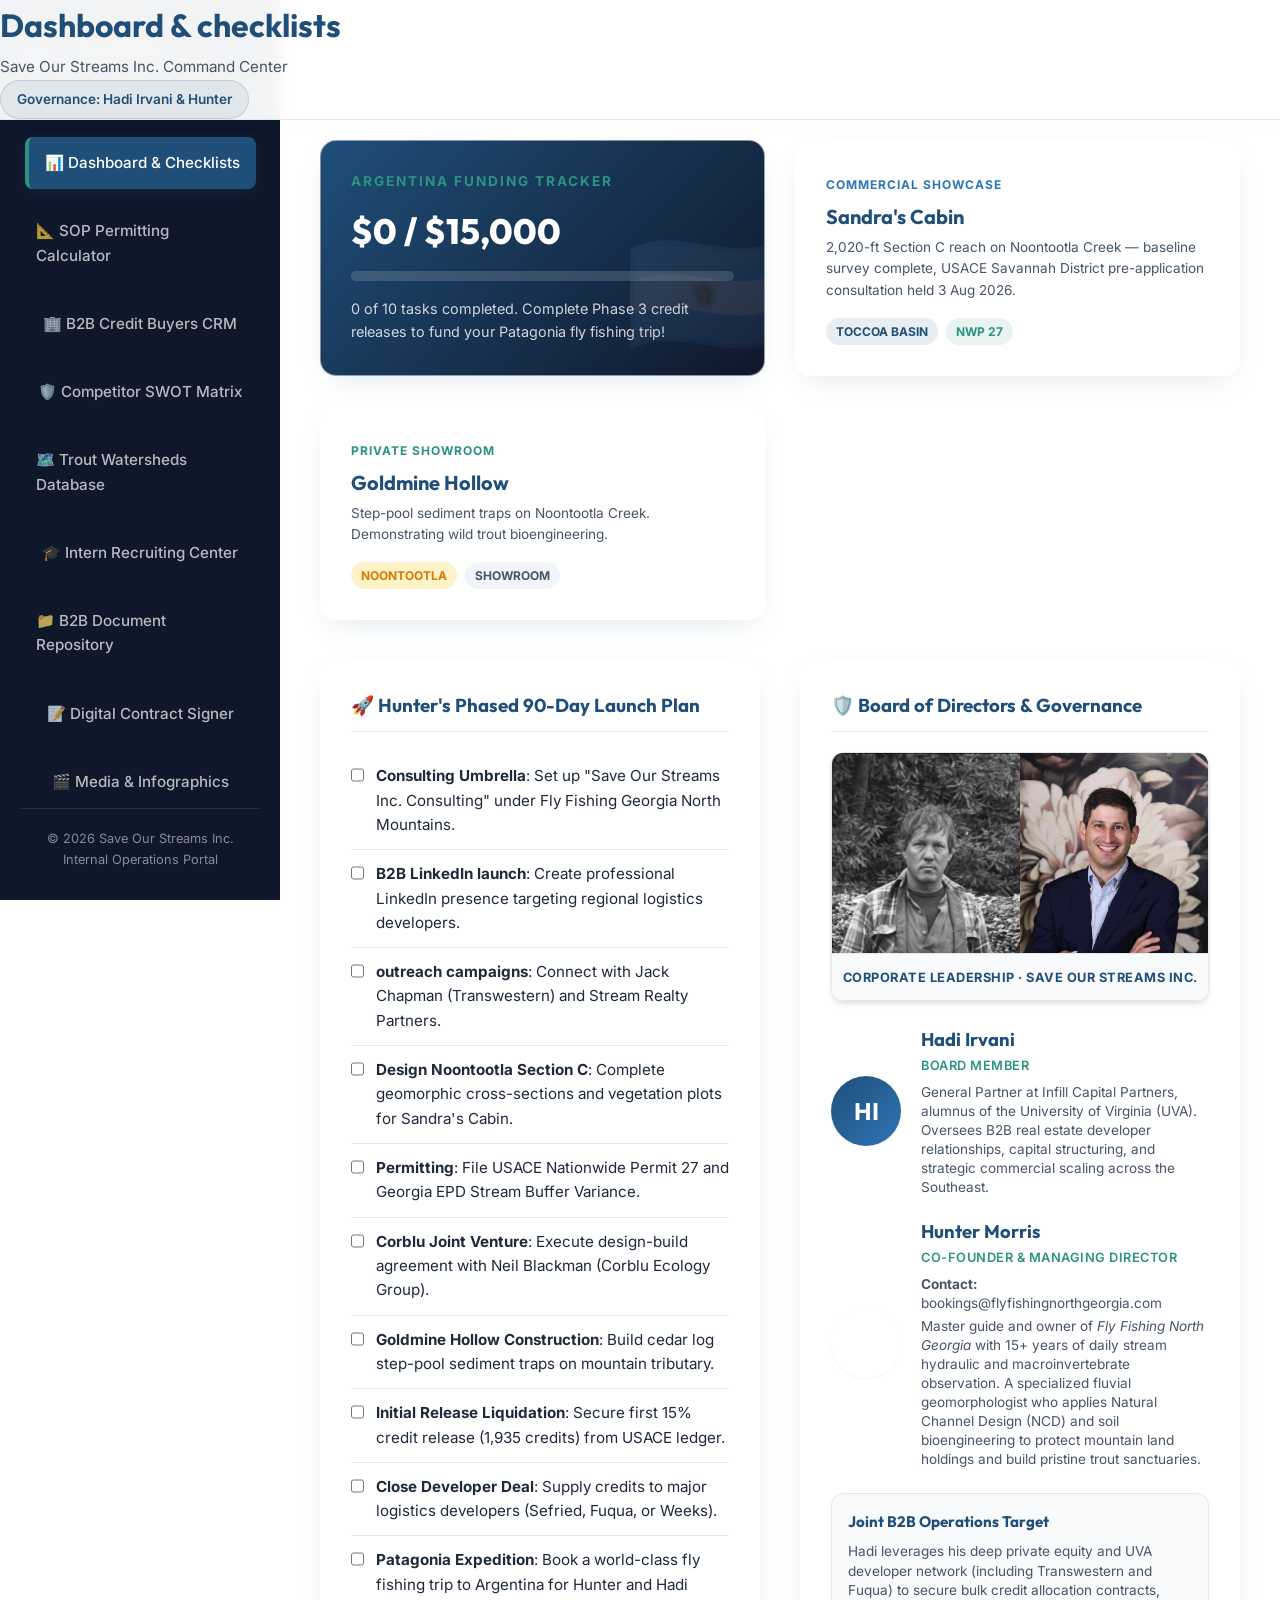
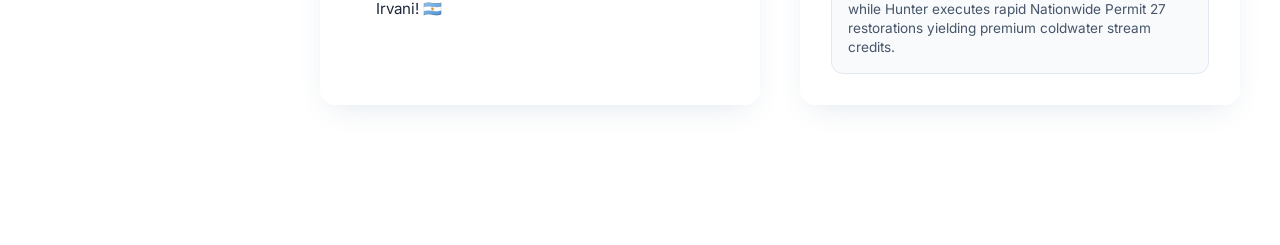
==== commit abbce24f: "Roadmap update: USACE pre-application consultation held 3 Aug 2026 Co-Authored-By: Claude Fable 5 <n" ====
--- a/portal.html
+++ b/portal.html
@@ -73,7 +73,7 @@
                     <div class="portal-card-header-info">
                         <span class="portal-card-badge-cat">Commercial showcase</span>
                         <h4 class="portal-card-title">Sandra's Cabin</h4>
-                        <p class="portal-card-desc">2,020-ft Section C reach on Noontootla Creek — baseline survey complete, USACE Savannah District pre-application consultation scheduled Aug 2026.</p>
+                        <p class="portal-card-desc">2,020-ft Section C reach on Noontootla Creek — baseline survey complete, USACE Savannah District pre-application consultation held 3 Aug 2026.</p>
                     </div>
                     <div class="portal-card-badges">
                         <span class="badge-cat industrial portal-card-badge">Toccoa Basin</span>
--- a/styles.css
+++ b/styles.css
@@ -1,6 +1,6 @@
 /* CSS stylesheet for Save Our Streams Inc. */
 
-@import url('https://fonts.googleapis.com/css2?family=Inter:wght@300;400;500;600;700&family=Outfit:wght@400;500;600;700;800&display=swap');
+/* Fonts loaded via <link> in HTML head (preconnect + non-blocking) for better LCP */
 
 :root {
     /* Color Tokens (Sophisticated, high-end editorial palette) */
@@ -2838,3 +2838,64 @@
         gap: var(--space-8);
     }
 }
+
+/* FAQ section (accessible native accordion) */
+.faq-section {
+    padding: var(--space-20) 0;
+}
+
+.faq-list {
+    max-width: 780px;
+    margin: var(--space-10) auto 0 auto;
+}
+
+.faq-item {
+    background: var(--white);
+    border: 1px solid var(--border-color);
+    border-radius: 12px;
+    margin-bottom: var(--space-3);
+    box-shadow: var(--shadow-sm);
+    overflow: hidden;
+}
+
+.faq-item summary {
+    cursor: pointer;
+    padding: var(--space-5) var(--space-6);
+    font-weight: 600;
+    color: var(--charcoal);
+    font-size: var(--text-lg);
+    list-style: none;
+    position: relative;
+    padding-right: var(--space-12);
+}
+
+.faq-item summary::-webkit-details-marker {
+    display: none;
+}
+
+.faq-item summary::after {
+    content: "+";
+    position: absolute;
+    right: var(--space-6);
+    top: 50%;
+    transform: translateY(-50%);
+    font-size: var(--text-2xl);
+    font-weight: 400;
+    color: var(--accent);
+    transition: var(--transition-transform);
+}
+
+.faq-item[open] summary::after {
+    content: "–";
+}
+
+.faq-item summary:hover {
+    color: var(--primary);
+}
+
+.faq-item > p {
+    padding: 0 var(--space-6) var(--space-6) var(--space-6);
+    color: var(--body-grey);
+    line-height: 1.7;
+    margin: 0;
+}
